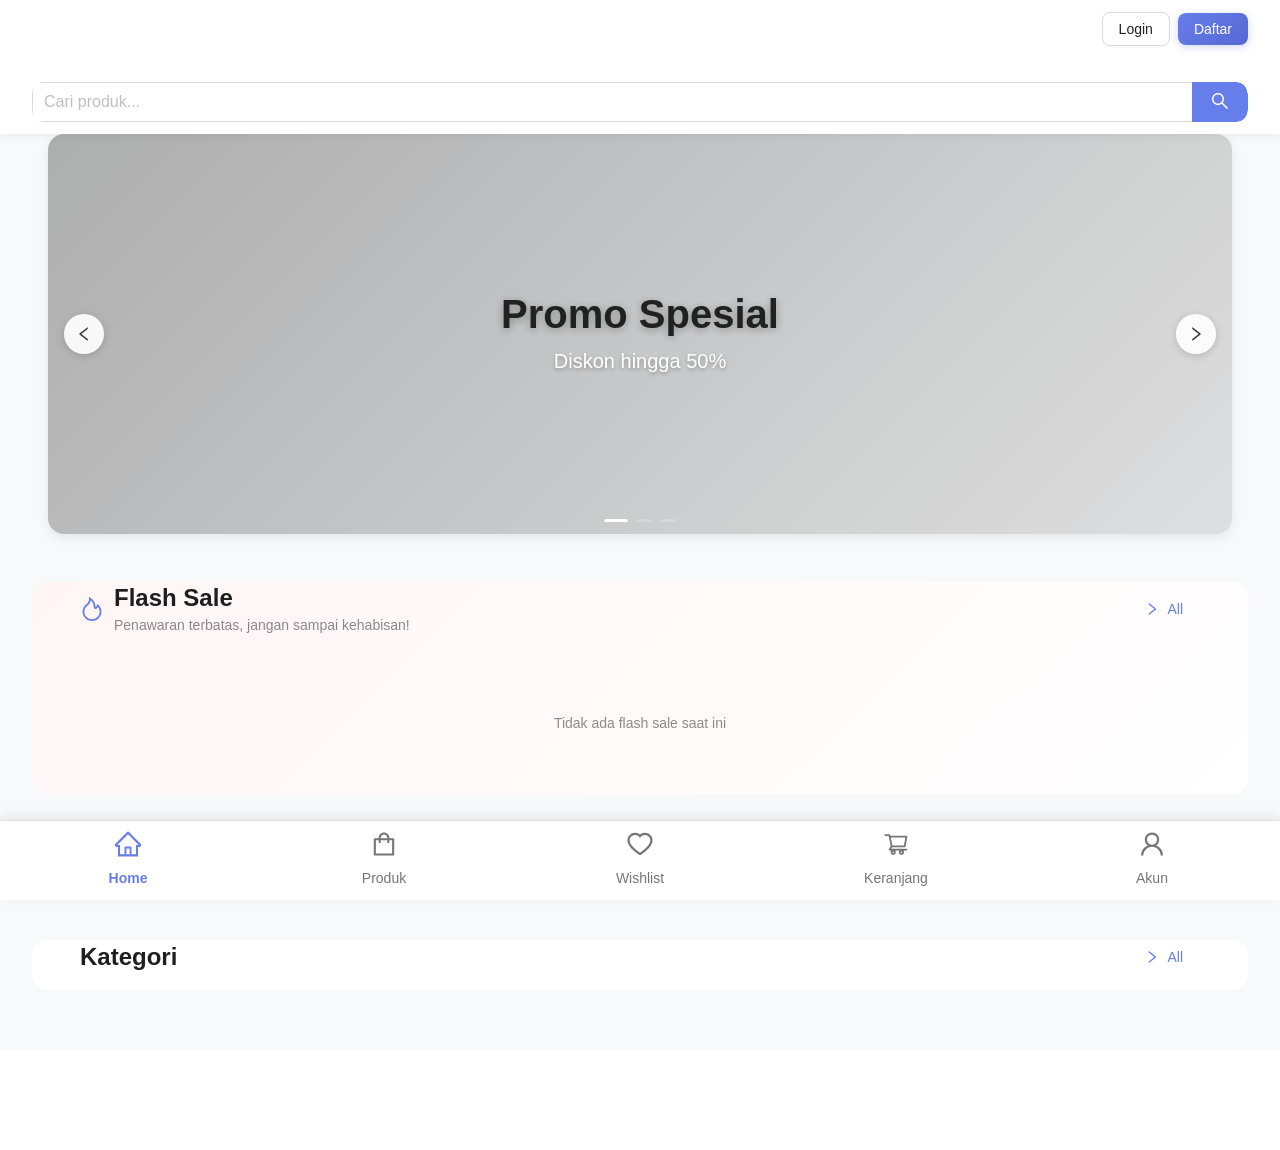
==== index.html @ aa21db2b "Updates" ====
<!doctype html>
<html lang="id">
  <head>
    <meta charset="UTF-8" />
    <link rel="icon" type="image/svg+xml" href="/vite.svg" />
    <meta name="viewport" content="width=device-width, initial-scale=1.0, maximum-scale=1.0, user-scalable=no" />
    <meta name="theme-color" content="#42b549" />
    <title>Petshop - Belanja Online Terpercaya</title>
    <script type="module" crossorigin src="/assets/index-DB_OI5tr.js"></script>
    <link rel="stylesheet" crossorigin href="/assets/index-BEKr8utg.css">
  </head>
  <body>
    <div id="root"></div>
  </body>
</html>
---- assets/index-BEKr8utg.css ----
.modern-header{position:sticky;top:0;z-index:1000;background:#fff;box-shadow:0 2px 8px #0000000f;padding:0;height:auto;min-height:64px;line-height:1.5}.header-container{max-width:1400px;margin:0 auto;padding:14px 16px;display:flex;align-items:flex-start;gap:16px;height:auto;flex-wrap:wrap}.header-row-first{display:flex;width:100%;align-items:center;gap:16px;order:1}.header-address{flex:1;min-width:0;display:flex;flex-direction:column;gap:4px}.address-selector-wrapper{position:relative;width:100%;min-height:40px;display:flex;align-items:center}.address-selector{width:100%;min-width:0;font-size:14px;max-width:100%}.address-selector .ant-select-selector{border-radius:12px;border:1.5px solid var(--primary-light, #e8eaf6);transition:all .3s;padding:0;min-height:56px;background:#fff;box-shadow:none}.address-selector:hover .ant-select-selector{border-color:var(--primary-color, #667eea);background:#fff}.address-selector.ant-select-focused .ant-select-selector{border-color:var(--primary-color, #667eea);box-shadow:0 0 0 3px color-mix(in srgb,var(--primary-color, #667eea) 10%,transparent);background:#fff}.address-selector .ant-select-selection-item{display:none!important}.address-icon{color:var(--primary-color, #667eea);font-size:18px;margin-right:4px}.address-display{position:absolute;top:0;left:0;right:0;bottom:0;display:flex;flex-direction:column;gap:6px;padding:12px 16px;background:transparent;border-radius:12px;border:none;cursor:pointer;transition:all .3s;justify-content:center;pointer-events:auto;z-index:1;align-items:flex-start}.address-selector-wrapper:hover .address-display{background:#ffffff80}.address-selector.ant-select-focused~.address-display{pointer-events:auto}.address-name-row{display:flex;align-items:center;gap:10px;flex-wrap:nowrap;min-height:40px}.address-name{font-size:15px;font-weight:700;color:#1a1a1a;line-height:1.4;letter-spacing:-.2px}.address-default-badge{font-size:11px;padding:4px 12px;background:var(--primary-color, #667eea);color:#fff;border-radius:16px;font-weight:600;line-height:1.4;white-space:nowrap;letter-spacing:.2px}.address-icon-inline{color:var(--primary-color, #667eea);font-size:18px;margin-left:auto;flex-shrink:0;display:flex;align-items:center;justify-content:center;width:40px;height:40px}.address-text{font-size:13px;color:#888;line-height:1.5;display:-webkit-box;-webkit-line-clamp:1;-webkit-box-orient:vertical;overflow:hidden;margin:0;font-weight:400}.address-option{padding:4px 0}.address-option-name{display:flex;align-items:center;gap:8px;margin-bottom:4px}.address-badge{font-size:10px;padding:2px 6px;background:var(--primary-color, #667eea);color:#fff;border-radius:4px;font-weight:500}.address-option-text{font-size:12px;display:block;white-space:nowrap;overflow:hidden;text-overflow:ellipsis}.address-selector-footer{padding:8px;border-top:1px solid #f0f0f0}.header-search{flex:0 0 100%;min-width:0;order:2;width:100%;display:block;margin-top:12px}.header-search-input{border-radius:12px;overflow:hidden}.header-search-input .ant-input{font-size:15px;padding:12px 16px;border-radius:12px 0 0 12px;border:1.5px solid #e0e0e0;transition:all .3s}.header-search-input .ant-input:focus,.header-search-input .ant-input-focused{border-color:var(--primary-color, #667eea);box-shadow:0 0 0 3px color-mix(in srgb,var(--primary-color, #667eea) 10%,transparent)}.header-search-input .ant-input-group-addon{background:var(--primary-color, #667eea);border:none}.header-search-input .ant-input-group-addon button{border-radius:0 12px 12px 0;background:var(--primary-color, #667eea);border:none;height:100%;width:56px;color:#fff;font-size:18px;transition:all .3s}.header-search-input .ant-input-group-addon button:hover{background:var(--primary-hover, #5568d3)}.header-actions{display:flex;align-items:center;gap:12px;flex:0 0 auto;justify-content:flex-end;margin-left:auto}.header-action-btn{width:40px;height:40px;display:flex;align-items:center;justify-content:center;border-radius:10px;transition:all .3s;color:#666;font-size:18px;flex-shrink:0;border:none;background:transparent}.header-action-btn:hover{background:#f0f0f0;color:var(--primary-color, #667eea);transform:scale(1.05)}.header-avatar{cursor:pointer;border:2px solid #e0e0e0;transition:all .3s;width:40px;height:40px;flex-shrink:0}.header-avatar:hover{border-color:var(--primary-color, #667eea);box-shadow:0 0 0 3px color-mix(in srgb,var(--primary-color, #667eea) 10%,transparent);transform:scale(1.05)}@media (min-width: 768px){.header-container{padding:12px 24px;gap:16px}.header-row-first{gap:16px}.header-address{flex:0 0 calc(50% - 8px);max-width:calc(50% - 8px)}.header-search{flex:0 0 100%;margin-top:12px}.header-actions{flex:0 0 calc(50% - 8px);max-width:calc(50% - 8px)}.header-action-btn{width:40px;height:40px;font-size:18px}.address-selector{font-size:14px}}@media (min-width: 992px){.header-container{padding:12px 32px;gap:24px}.header-row-first{gap:24px}.header-address{flex:0 0 calc(50% - 12px);max-width:calc(50% - 12px)}.header-search{margin-top:12px}.header-actions{flex:0 0 calc(50% - 12px);max-width:calc(50% - 12px)}}@media (max-width: 767px){.modern-header{height:auto;min-height:auto}.header-container{padding:12px 14px;gap:12px}.header-row-first{gap:12px;align-items:stretch}.header-address{flex:1;min-width:0;max-width:none}.header-search{margin-top:12px}.header-actions{gap:8px;justify-content:flex-end}.header-action-btn{width:36px;height:36px;font-size:16px}.header-avatar{width:36px;height:36px}.address-selector{width:100%;font-size:14px}.address-display{padding:10px 14px;gap:5px}.address-name{font-size:14px}.address-default-badge{font-size:10px;padding:3px 10px}.address-text{font-size:12px}}@media (max-width: 480px){.header-container{padding:8px 12px}.header-search-input .ant-input{font-size:12px;padding:6px 10px}.address-selector{font-size:12px}}.app-layout{min-height:100vh;background:var(--white)}.app-content{padding-top:0;padding-bottom:80px;min-height:calc(100vh - 64px);background:var(--white)}.app-footer{position:fixed;bottom:60px;left:0;right:0;min-height:50px;background:var(--white);border-top:1px solid var(--border-color);display:flex;justify-content:center;align-items:center;z-index:999;box-shadow:0 -2px 8px #0000000d;padding:12px 16px}.footer-links{display:flex;gap:24px;align-items:center;flex-wrap:wrap;justify-content:center}.footer-link-item{display:flex;flex-direction:column;align-items:center;gap:4px;cursor:pointer;color:var(--text-secondary);transition:all .2s;padding:4px 12px}.footer-link-item:hover{color:var(--primary-color);transform:translateY(-2px)}.footer-link-item svg{font-size:16px}.footer-link-item span{font-size:10px;font-weight:500;line-height:1.2}@media (min-width: 768px){.app-footer{position:relative;bottom:auto;margin-top:auto;padding:24px 32px;min-height:80px}.footer-links{gap:40px}.footer-link-item{padding:8px 16px}.footer-link-item svg{font-size:20px}.footer-link-item span{font-size:12px}}.bottom-nav{position:fixed;bottom:0;left:0;right:0;height:60px;background:var(--white);border-top:1px solid var(--border-color);display:flex;justify-content:space-around;align-items:center;z-index:1000;box-shadow:0 -2px 8px #0000000d;padding:0;max-width:100%}.nav-item{display:flex;flex-direction:column;align-items:center;justify-content:center;flex:1;padding:8px 4px;cursor:pointer;transition:all .2s;color:var(--text-secondary);font-size:20px}.nav-item:hover,.nav-item.active{color:var(--primary-color)}.nav-label{font-size:11px;margin-top:4px;font-weight:500}.nav-item.active .nav-label{font-weight:600}.bottom-nav .ant-badge{font-size:inherit}.bottom-nav .ant-badge-count{min-width:18px;height:18px;line-height:18px;font-size:11px;font-weight:600;box-shadow:0 2px 4px #0003}@media (min-width: 768px){.bottom-nav{display:flex;height:70px;max-width:100%;left:0;right:0}.nav-item{padding:10px 8px;font-size:22px}.nav-item:hover{transform:translateY(-2px)}.nav-label{font-size:12px;margin-top:6px}.app-content{padding-bottom:90px}.bottom-nav .ant-badge-count{min-width:20px;height:20px;line-height:20px;font-size:12px}}@media (min-width: 992px){.bottom-nav{height:75px;box-shadow:0 -4px 12px #00000014}.nav-item{padding:12px;font-size:24px}.nav-label{font-size:13px;margin-top:8px}.app-content{padding-bottom:95px}.bottom-nav .ant-badge-count{min-width:22px;height:22px;line-height:22px;font-size:13px}}@media (min-width: 1200px){.bottom-nav{height:80px}.nav-item{padding:14px 16px;font-size:26px}.nav-label{font-size:14px;margin-top:10px}.app-content{padding-bottom:100px}.bottom-nav .ant-badge-count{min-width:24px;height:24px;line-height:24px;font-size:14px}}.slider-container{width:100%;margin-bottom:0;border-radius:16px;overflow:hidden;box-shadow:0 4px 12px #00000014;transition:all .3s ease;position:relative}.slider-wrapper{position:relative;width:100%}.main-slider{width:100%}.slider-item{height:200px;position:relative}.slider-image{width:100%;height:100%;background-size:cover;background-position:center;background-repeat:no-repeat;cursor:pointer;transition:transform .3s ease}.slider-image:hover{transform:scale(1.02)}.slider-overlay{position:absolute;top:0;left:0;right:0;bottom:0;background:linear-gradient(135deg,#0000004d,#0000001a);display:flex;align-items:center;justify-content:center;padding:20px}.slider-content{text-align:center;color:#fff;z-index:1}.slider-title{font-size:24px;font-weight:700;margin-bottom:8px;text-shadow:0 2px 8px rgba(0,0,0,.3)}.slider-subtitle{font-size:16px;font-weight:500;text-shadow:0 2px 4px rgba(0,0,0,.3)}.main-slider .ant-carousel-dots{bottom:16px}.main-slider .ant-carousel-dots li button{width:8px;height:8px;border-radius:50%;background:#ffffff80;transition:all .3s}.main-slider .ant-carousel-dots li.ant-carousel-dots-active button{width:24px;border-radius:4px;background:#fff}.slider-arrow{position:absolute;top:50%;transform:translateY(-50%);width:40px;height:40px;background:#ffffffe6;border:none;border-radius:50%;display:flex;align-items:center;justify-content:center;box-shadow:0 2px 8px #00000026;transition:all .3s;z-index:10;cursor:pointer;color:#333;font-size:16px}.slider-arrow:hover{background:#fff;box-shadow:0 4px 12px #0003;transform:translateY(-50%) scale(1.1);color:var(--primary-color)}.slider-arrow-left{left:16px}.slider-arrow-right{right:16px}.slider-arrow:active{transform:translateY(-50%) scale(.95)}@media (min-width: 768px){.slider-item{height:300px}.slider-title{font-size:32px}.slider-subtitle{font-size:18px}}@media (min-width: 992px){.slider-item{height:400px}.slider-title{font-size:40px}.slider-subtitle{font-size:20px}}.home-page{padding-bottom:20px;background:#f8f9fa;min-height:calc(100vh - 64px)}.slider-section{padding:0 16px;margin-bottom:24px}@media (min-width: 768px){.slider-section{padding:0 24px}}@media (min-width: 992px){.slider-section{padding:0 32px}}.hero-background{position:absolute;top:0;left:0;right:0;bottom:0;background:url('data:image/svg+xml,<svg width="100" height="100" xmlns="http://www.w3.org/2000/svg"><circle cx="50" cy="50" r="2" fill="rgba(255,255,255,0.1)"/></svg>');opacity:.3}.hero-content{position:relative;z-index:1;max-width:700px;margin:0 auto}.hero-badge{display:inline-flex;align-items:center;gap:6px;background:#fff3;-webkit-backdrop-filter:blur(10px);backdrop-filter:blur(10px);padding:8px 16px;border-radius:20px;font-size:14px;font-weight:600;margin-bottom:20px}.hero-title{color:#fff!important;margin-bottom:16px!important;font-size:32px;font-weight:700;line-height:1.2}.hero-title-highlight{color:gold;text-shadow:2px 2px 4px rgba(0,0,0,.2)}.hero-subtitle{color:#fffffff2;font-size:16px;margin-bottom:32px;line-height:1.6}.hero-actions{display:flex;gap:12px;justify-content:center;flex-wrap:wrap}.hero-button{height:48px;padding:0 32px;font-size:16px;font-weight:600;border-radius:24px;box-shadow:0 4px 12px #00000026;transition:all .3s ease}.hero-button:hover{transform:translateY(-2px);box-shadow:0 6px 16px #0003}.hero-button-secondary{height:48px;padding:0 32px;font-size:16px;font-weight:600;border-radius:24px;background:#fff3;-webkit-backdrop-filter:blur(10px);backdrop-filter:blur(10px);border:2px solid rgba(255,255,255,.3);color:#fff;transition:all .3s ease}.hero-button-secondary:hover{background:#ffffff4d;border-color:#ffffff80;color:#fff;transform:translateY(-2px)}.section{margin-bottom:32px;padding:0 16px}.section-header{display:flex;align-items:flex-start;justify-content:space-between;margin-bottom:20px;gap:12px;flex-wrap:wrap}.section-title-wrapper{display:flex;align-items:center;gap:10px;flex:1;min-width:0}.section-icon{font-size:24px;color:var(--primary-color);flex-shrink:0}.fire-icon{color:#ff6b00;animation:pulse 2s infinite}@keyframes pulse{0%,to{transform:scale(1)}50%{transform:scale(1.1)}}.section-title{margin:0!important;font-size:20px;font-weight:700;line-height:1.3}.section-subtitle{display:block;margin-top:2px;font-size:12px;line-height:1.4}.section-link{font-weight:600;color:var(--primary-color)!important;padding:0;height:auto;font-size:14px;white-space:nowrap;flex-shrink:0}.flash-sale-section{background:linear-gradient(135deg,#fff5f5,#fff);padding:24px 16px;border-radius:16px;margin:0 16px 24px}.products-section{padding:0}.products-scroll{overflow-x:auto;padding-bottom:8px;-webkit-overflow-scrolling:touch}.products-scroll::-webkit-scrollbar{height:6px}.products-scroll::-webkit-scrollbar-track{background:#f1f1f1;border-radius:3px}.products-scroll::-webkit-scrollbar-thumb{background:var(--primary-color);border-radius:3px}.products-row{flex-wrap:nowrap;margin:0!important}@media (min-width: 768px){.products-row{flex-wrap:wrap}}.flash-sale-card{border:2px solid #ff6b00;box-shadow:0 4px 12px #ff6b0026}.product-badges{position:absolute;top:0;left:0;right:0;z-index:2}.categories-section{background:#fff;padding:24px 16px;border-radius:16px;margin:0 16px 24px}.category-card{display:flex;flex-direction:column;align-items:center;padding:16px 8px;border-radius:12px;cursor:pointer;transition:all .3s ease;background:#f8f9fa;border:2px solid transparent}.category-card:hover{background:linear-gradient(135deg,var(--primary-color) 0%,var(--primary-hover) 100%);transform:translateY(-4px);box-shadow:0 4px 12px #667eea33}.category-card:hover .category-icon,.category-card:hover .category-name{color:#fff}.category-icon{width:48px;height:48px;border-radius:50%;background:linear-gradient(135deg,var(--primary-color) 0%,var(--primary-hover) 100%);color:#fff;display:flex;align-items:center;justify-content:center;font-size:24px;font-weight:700;margin-bottom:8px;transition:all .3s ease}.category-name{font-size:11px;font-weight:600;text-align:center;color:var(--text-primary);transition:all .3s ease;line-height:1.3;margin-top:4px;overflow:hidden;text-overflow:ellipsis;white-space:nowrap;width:100%}@media (min-width: 768px){.section{padding:0 24px;margin-bottom:40px}.section-title{font-size:24px}.section-subtitle{font-size:13px}.section-icon{font-size:28px}.flash-sale-section,.categories-section{margin:0 24px 32px;padding:32px 24px}.product-name{font-size:14px;min-height:40px}.price-current{font-size:18px}.price-original{font-size:13px}.category-name{font-size:12px}.category-icon{width:56px;height:56px;font-size:28px}}@media (min-width: 992px){.section{padding:0 32px;margin-bottom:48px}.section-title{font-size:28px}.section-subtitle{font-size:14px}.flash-sale-section,.categories-section{margin:0 32px 40px;padding:40px 32px}.product-name{font-size:15px}.price-current{font-size:20px}}@media (min-width: 1200px){.section{padding:0 48px}}.products-page{padding:16px;min-height:calc(100vh - 60px);background:var(--bg-light)}.products-container{width:100%;max-width:100%;margin:0 auto}.products-header{margin-bottom:24px;padding:20px;background:#fff;border-radius:16px;box-shadow:var(--shadow)}.products-header-top{display:flex;flex-direction:column;gap:16px;margin-bottom:16px}.products-header h3{font-size:24px;font-weight:700;margin:0;color:var(--text-primary)}.category-chips-container{margin-top:0;padding:16px 0 0;display:flex;align-items:center;gap:12px;overflow:hidden}.category-chips-wrapper{flex:1;overflow-x:auto;overflow-y:hidden;-webkit-overflow-scrolling:touch;scrollbar-width:thin;scrollbar-color:var(--primary-color) transparent}.category-chips-wrapper::-webkit-scrollbar{height:6px}.category-chips-wrapper::-webkit-scrollbar-track{background:transparent}.category-chips-wrapper::-webkit-scrollbar-thumb{background:var(--primary-color);border-radius:3px}.category-chips-wrapper::-webkit-scrollbar-thumb:hover{background:var(--primary-hover)}.category-chips{display:flex;gap:8px;padding-bottom:4px;min-width:max-content}.category-chip{padding:8px 16px;border-radius:20px;font-size:14px;font-weight:500;transition:all .3s ease;border:1px solid #d9d9d9;background:#fff;color:#666;-webkit-user-select:none;user-select:none}.category-chip:hover{border-color:var(--primary-color);color:var(--primary-color);transform:translateY(-1px);box-shadow:0 2px 8px #667eea26}.category-chip-active{background:linear-gradient(135deg,var(--primary-color) 0%,var(--primary-hover) 100%);border-color:var(--primary-color);color:#fff;font-weight:600;box-shadow:0 2px 8px #667eea4d}.category-chip-active:hover{background:linear-gradient(135deg,var(--primary-hover) 0%,var(--primary-color) 100%);color:#fff;transform:translateY(-1px);box-shadow:0 4px 12px #667eea66}.products-filters{display:flex;gap:12px;flex-direction:column;width:100%}.category-select{width:100%}.category-select .ant-select-selector{height:48px;border-radius:12px}.category-select .ant-select-selection-item{line-height:46px;font-weight:500}.search-input{width:100%}.search-input .ant-input{height:48px;font-size:16px;border-radius:12px}.search-input .ant-input-search-button{height:48px;border-radius:0 12px 12px 0;background:linear-gradient(135deg,var(--primary-color) 0%,var(--primary-hover) 100%);border:none}.sort-select{width:100%}.sort-select .ant-select-selector{height:48px;border-radius:12px}.sort-select .ant-select-selection-item{line-height:46px;font-weight:500}@media (min-width: 768px){.sort-select .ant-select-selector{height:44px}.sort-select .ant-select-selection-item{line-height:42px}}.products-grid{display:grid;grid-template-columns:repeat(auto-fill,minmax(160px,1fr));gap:16px;margin-top:24px}.products-content{width:100%}@media (min-width: 768px){.products-page{padding:24px}.products-container{max-width:1200px}.products-header{padding:24px}.products-header-top{flex-direction:row;justify-content:space-between;align-items:center;margin-bottom:20px}.products-header h3{font-size:28px;margin:0}.products-filters{flex-direction:row;align-items:center;width:auto;margin:0}.search-input{flex:1}.sort-select{width:220px;min-width:200px}.category-chips-container{padding:20px 0 0}.category-chip{padding:10px 20px;font-size:15px}.products-grid{grid-template-columns:repeat(auto-fill,minmax(200px,1fr));gap:20px}}@media (min-width: 992px){.products-page{padding:32px}.products-container{max-width:1400px}.products-header{padding:32px;margin-bottom:32px}.products-header h3{font-size:32px}.category-chip{padding:12px 24px;font-size:16px}.products-content{margin-top:0}.products-grid{grid-template-columns:repeat(auto-fill,minmax(240px,1fr));gap:24px}.product-card{border-radius:16px}.product-info{padding:12px 14px}.product-name{font-size:14px;min-height:40px;max-height:40px;line-height:1.4}.price-current{font-size:20px}.price-original{font-size:12px}.product-action-button{height:44px;font-size:14px}}@media (min-width: 1200px){.products-container{max-width:1600px}.products-header{padding:40px}.products-content{margin-top:0}.products-page{padding:40px}}.products-container .ant-empty{padding:60px 20px;background:#fff;border-radius:16px;box-shadow:var(--shadow)}@media (min-width: 768px){.products-container .ant-empty{padding:80px 40px}}.product-card{border-radius:12px;overflow:hidden;height:100%;transition:all .3s cubic-bezier(.4,0,.2,1);border:1px solid #e8e8e8;box-shadow:0 2px 8px #00000014;background:#fff;display:flex;flex-direction:column}.product-card:hover{transform:translateY(-4px);box-shadow:0 8px 24px #0000001f;border-color:var(--primary-color)}@media (min-width: 992px){.product-card:hover{transform:translateY(-6px);box-shadow:0 12px 32px #00000026}}.product-image-wrapper{position:relative;width:100%;padding-top:100%;overflow:hidden;background:linear-gradient(135deg,#f5f5f5,#e0e0e0)}.product-image{position:absolute;top:0;left:0;width:100%;height:100%;object-fit:cover;transition:transform .3s ease}.product-card:hover .product-image{transform:scale(1.05)}.product-image-placeholder{position:absolute;top:0;left:0;width:100%;height:100%;display:flex;align-items:center;justify-content:center;background:linear-gradient(135deg,#f5f5f5,#e0e0e0)}.discount-badge{position:absolute;top:8px;right:8px;background:linear-gradient(135deg,#ff6b00,#ff8c00);color:#fff;padding:4px 8px;border-radius:16px;font-size:10px;font-weight:700;z-index:3;box-shadow:0 2px 8px #ff6b0066;letter-spacing:.3px;display:flex;align-items:center;gap:2px}.discount-badge:before{content:"🔥";font-size:10px}.sold-badge{position:absolute;bottom:6px;left:6px;background:#000000b3;-webkit-backdrop-filter:blur(4px);backdrop-filter:blur(4px);color:#fff;padding:4px 8px;border-radius:10px;font-size:10px;font-weight:600;z-index:3;display:flex;align-items:center;gap:3px;box-shadow:0 2px 6px #0000004d}.sold-badge:before{content:"✓";font-size:10px;color:#4caf50;font-weight:700}.product-info{padding:8px 10px;flex:1;display:flex;flex-direction:column}.product-name{display:block;margin:0;font-size:12px;font-weight:400;min-height:32px;max-height:32px;line-height:1.3;color:var(--text-primary);overflow:hidden;text-overflow:ellipsis;display:-webkit-box;-webkit-line-clamp:2;-webkit-box-orient:vertical}.product-rating{display:flex;align-items:center;gap:4px;margin-bottom:6px;padding:3px 6px;background:#f5f4f8;border-radius:6px;width:fit-content}.product-rating .ant-rate{font-size:11px;line-height:1}.product-rating .ant-rate-star{margin-right:2px}.rating-text{font-size:10px;color:#666;font-weight:500;line-height:1}.product-price{display:flex;flex-direction:column;gap:2px;margin-bottom:8px;padding:0;background:transparent;border-radius:0;border:none}.price-current{font-size:18px;font-weight:700;color:var(--text-primary);line-height:1.2;margin:0}.price-original{font-size:11px;color:#999;line-height:1.2;text-decoration:line-through;margin:0}.price-savings{font-size:9px;color:#52c41a;font-weight:500;display:none}.price-savings:before{content:"💾";font-size:10px}.stock-warning{font-size:9px;display:block;margin-top:2px;padding:0;font-weight:400;color:#999;background:transparent;border-radius:0;border:none;width:auto}.stock-warning.danger{color:#ff4d4f}.product-card .ant-card-actions{padding:0;border-top:none;background:transparent;margin:0}.product-card .ant-card-actions>li{margin:0;padding:0;border:none;width:100%}.product-card .ant-card-actions>li:not(:last-child){border-right:none}.product-action-button{border-radius:0 0 12px 12px;height:40px;font-weight:600;width:100%;margin:0;font-size:13px;background:linear-gradient(135deg,var(--primary-color) 0%,var(--primary-hover) 100%);border:none;box-shadow:none;transition:all .3s ease;position:relative;overflow:hidden}.product-action-button:before{content:"";position:absolute;top:0;left:-100%;width:100%;height:100%;background:linear-gradient(90deg,transparent,rgba(255,255,255,.2),transparent);transition:left .5s ease}.product-action-button:hover:before{left:100%}.product-action-button:hover{transform:translateY(-1px);box-shadow:0 -4px 12px #667eea4d}.product-action-button:active{transform:translateY(0)}.flash-sale-header-content{display:flex;flex-direction:column;gap:16px}.flash-sale-info{flex:1;min-width:0}.flash-sale-title-section{display:flex;align-items:flex-start;gap:12px;margin-bottom:12px}.flash-sale-icon{color:#ff4d4f;font-size:28px;margin-top:4px;flex-shrink:0}.flash-sale-title-wrapper{flex:1;min-width:0}.flash-sale-title{margin:0 0 8px!important;font-size:24px!important;font-weight:700!important;line-height:1.3!important;word-break:break-word;color:var(--text-primary)!important}.flash-sale-description{font-size:14px;display:block;line-height:1.5}.flash-sale-tags{display:flex;flex-wrap:wrap;gap:8px;align-items:center;margin-top:16px}.flash-sale-tag{font-size:13px!important;padding:4px 12px!important;border-radius:6px!important;font-weight:500!important;margin:0!important}.flash-sale-period{margin-top:12px}.flash-sale-period .ant-typography{font-size:14px;line-height:1.6}.flash-sale-subscribe-btn{flex-shrink:0;height:40px;border-radius:8px;font-weight:500;padding-left:20px;padding-right:20px;width:100%}@media (min-width: 768px){.flash-sale-header-content{flex-direction:row;align-items:flex-start;justify-content:space-between}.flash-sale-subscribe-btn{width:auto}}@media (max-width: 767px){.flash-sale-title{font-size:20px!important}.flash-sale-icon{font-size:24px}}.product-detail-page{padding:16px;min-height:calc(100vh - 60px);background:var(--bg-light)}.back-button{margin-bottom:16px;border-radius:8px;font-weight:600}.product-detail-card{border-radius:20px;overflow:hidden;box-shadow:var(--shadow);border:none}.product-image-container{position:sticky;top:80px;background:#fff;border-radius:16px;padding:16px;box-shadow:var(--shadow)}.product-detail-image{width:100%;border-radius:12px;box-shadow:0 4px 12px #0000001a}.product-image-placeholder-large{width:100%;aspect-ratio:1;display:flex;flex-direction:column;align-items:center;justify-content:center;background:linear-gradient(135deg,#f5f5f5,#e0e0e0);border-radius:12px;border:2px dashed #ddd}.product-thumbnails{margin-top:16px}.thumbnail-image{width:100%;aspect-ratio:1;object-fit:cover;border-radius:8px;cursor:pointer;border:2px solid transparent;transition:all .3s ease}.thumbnail-image:hover{border-color:var(--primary-color);transform:scale(1.05)}.product-detail-info{padding:0 16px}.product-header{margin-bottom:16px}.product-header h2{font-size:24px;font-weight:700;margin-bottom:8px;line-height:1.3;color:var(--text-primary)}.product-sku{font-size:12px;font-family:monospace}.product-meta{margin:16px 0;padding:12px;background:var(--bg-light);border-radius:8px}.product-views,.product-sold{display:inline-flex;align-items:center;gap:4px;font-size:13px}.product-rating{display:flex;align-items:center;gap:8px;padding:8px 12px;background:var(--primary-light);border-radius:8px}.rating-text{font-size:13px;color:var(--text-secondary)}.product-price-section{margin:24px 0;padding:20px;background:linear-gradient(135deg,#f8f9fa,#fff);border-radius:12px;border:2px solid var(--primary-light)}.price-wrapper{display:flex;align-items:center;gap:16px;flex-wrap:wrap;margin-bottom:8px}.price-main{font-size:36px;font-weight:700;color:var(--primary-color);text-shadow:0 2px 4px rgba(102,126,234,.1);line-height:1}.price-original{font-size:20px;color:var(--text-secondary)}.price-save{font-size:14px;font-weight:600;color:#52c41a}.product-specs{margin:24px 0;padding:20px;background:#fff;border-radius:12px;box-shadow:var(--shadow)}.text-success{color:var(--primary-color);font-weight:600;font-size:16px}.text-danger{color:#ff4d4f;font-weight:600;font-size:16px}.product-actions{margin-top:32px;padding:24px;background:#fff;border-radius:12px;box-shadow:var(--shadow)}.quantity-selector{display:flex;align-items:center;gap:16px;margin-bottom:20px;padding:16px;background:var(--bg-light);border-radius:8px;flex-wrap:wrap}.quantity-selector .ant-typography{font-weight:600;font-size:16px}.minimum-order-hint{font-size:12px;margin-left:auto}.login-hint{display:block;margin-top:12px;font-size:13px;text-align:center}.quantity-input{width:120px}.quantity-input .ant-input-number-input{text-align:center;font-weight:600}.action-buttons{display:flex;gap:12px}.action-buttons .ant-btn{flex:1;height:48px;font-size:16px;font-weight:600;border-radius:12px}.wishlist-active{border-color:var(--primary-color);color:var(--primary-color);background:var(--primary-light)}.wishlist-active:hover{border-color:var(--primary-hover);color:var(--primary-hover);background:var(--primary-light)}.product-description{margin-top:32px;padding:24px;background:#fff;border-radius:12px;box-shadow:var(--shadow)}.product-description h4{font-size:20px;font-weight:700;margin-bottom:16px;color:var(--text-primary)}.product-description p{font-size:15px;line-height:1.8;color:var(--text-secondary)}.description-content{white-space:pre-wrap}.product-meta-footer{padding:16px;background:var(--bg-light);border-radius:8px;margin-top:16px}@media (max-width: 768px){.product-image-container{position:relative;top:0;margin-bottom:16px}.product-detail-info{padding:0}.product-detail-info h2{font-size:20px}.price-main{font-size:28px}.price-original{font-size:16px}.action-buttons{flex-direction:column}.action-buttons .ant-btn{width:100%}.product-price-section,.product-specs,.product-actions,.product-description{padding:16px}}.categories-page{padding:16px;min-height:calc(100vh - 60px)}.category-card{border-radius:12px;text-align:center}.category-image-wrapper{width:100%;padding-top:100%;position:relative;overflow:hidden;background:var(--bg-gray)}.category-image{position:absolute;top:0;left:0;width:100%;height:100%;object-fit:cover}.category-name{font-weight:600;margin-top:8px}.flash-sales-page{padding:16px;min-height:calc(100vh - 60px)}.flash-sales-section{margin-bottom:32px}.section-header{display:flex;align-items:center;gap:8px;margin-bottom:16px}.section-icon{color:var(--primary-color);font-size:24px}.upcoming-sale-card{border-radius:12px}.upcoming-image{width:100%;border-radius:8px}.upcoming-time{margin:8px 0}.faq-page,.contact-page{padding:16px;min-height:calc(100vh - 60px)}.contact-info{display:flex;flex-direction:column;gap:8px;margin-bottom:24px;padding:16px;background:var(--bg-gray);border-radius:8px}.auth-page{min-height:calc(100vh - 60px);display:flex;align-items:center;justify-content:center;padding:20px;background:var(--white)}.auth-card{width:100%;max-width:400px;border-radius:16px;box-shadow:var(--shadow);border:1px solid var(--border-color)}.auth-header{text-align:center;margin-bottom:32px}.auth-header h2{margin-bottom:8px!important}.auth-button{height:48px;font-size:16px;font-weight:600;border-radius:8px}.auth-footer{text-align:center;margin-top:24px;padding-top:24px;border-top:1px solid var(--border-color)}.auth-footer a{color:var(--primary-color);font-weight:600}.profile-page{padding:16px;min-height:calc(100vh - 60px)}.profile-header{text-align:center;margin-bottom:24px}.cart-page{padding:16px;min-height:calc(100vh - 60px)}.cart-card{border-radius:16px}.cart-header{display:flex;justify-content:space-between;align-items:center;margin-bottom:16px}.cart-item{padding:16px 0;border-bottom:1px solid var(--border-color)}.cart-item:last-child{border-bottom:none}.cart-item-content{display:flex;gap:16px;width:100%}.cart-item-image{width:80px;height:80px;object-fit:cover;border-radius:8px}.cart-item-info{flex:1;display:flex;flex-direction:column;gap:8px}.cart-item-price{color:var(--primary-color);font-weight:600;font-size:16px}.cart-item-actions{display:flex;align-items:center;gap:12px;margin-top:8px}.quantity-controls{display:flex;align-items:center;gap:4px;border:1px solid #d9d9d9;border-radius:6px;padding:2px;background:#fff}.quantity-btn{width:28px;height:28px;padding:0;display:flex;align-items:center;justify-content:center;border:none;background:transparent;color:var(--primary-color);transition:all .2s}.quantity-btn:hover:not(:disabled){background:#f0f0f0;color:var(--primary-hover)}.quantity-btn:disabled{opacity:.3;cursor:not-allowed}.quantity-input-readonly{width:50px;border:none;box-shadow:none;text-align:center;padding:0}.quantity-input-readonly .ant-input-number-input{text-align:center;padding:0;border:none;background:transparent}.quantity-input-readonly:hover{border:none}.quantity-input-readonly:focus,.quantity-input-readonly:focus-within{border:none;box-shadow:none}.cart-summary{margin:24px 0}.summary-row{display:flex;justify-content:space-between;margin-bottom:12px}.summary-row.total{margin-top:16px}.total-price{margin:0!important;color:var(--primary-color)}.checkout-button{height:48px;font-size:16px;font-weight:600;margin-top:16px}.invoice-container{padding:16px;max-width:800px;margin:0 auto;background:#fff}.invoice-actions{margin-bottom:24px;display:flex;gap:12px;justify-content:flex-end}.invoice-content{background:#fff;padding:32px;box-shadow:0 2px 8px #0000001a}.invoice-header{display:flex;justify-content:space-between;align-items:flex-start;border-bottom:2px solid #000;padding-bottom:16px;margin-bottom:32px}.invoice-header h1{margin:0;font-size:32px;font-weight:700}.invoice-number{font-size:14px;margin:8px 0 4px;color:#666}.invoice-date{font-size:14px;margin:0;color:#666}.invoice-logo h2{margin:0;font-size:24px;text-align:right}.invoice-body{margin-top:32px}.invoice-section{margin-bottom:32px}.invoice-section h3{font-size:18px;margin-bottom:12px;border-bottom:1px solid #eee;padding-bottom:8px}.invoice-info p{margin:4px 0;line-height:1.6}.invoice-table{width:100%;border-collapse:collapse;margin-top:16px}.invoice-table thead{background-color:#f5f5f5}.invoice-table th,.invoice-table td{padding:12px;text-align:left;border:1px solid #ddd}.invoice-table th{font-weight:700;text-align:center}.invoice-table td:first-child,.invoice-table th:first-child{text-align:center;width:50px}.invoice-table td:nth-child(3),.invoice-table th:nth-child(3){text-align:center;width:80px}.invoice-table td:nth-child(4),.invoice-table td:nth-child(5),.invoice-table th:nth-child(4),.invoice-table th:nth-child(5){text-align:right}.invoice-summary{margin-top:24px;padding:16px;background-color:#f9f9f9;border-radius:4px}.summary-row{display:flex;justify-content:space-between;padding:8px 0;border-bottom:1px solid #eee}.summary-row:last-child{border-bottom:none}.summary-row.total{margin-top:8px;padding-top:16px;border-top:2px solid #000;font-size:18px}.summary-row .discount{color:#52c41a}.invoice-footer{margin-top:48px;padding-top:24px;border-top:1px solid #eee;text-align:center}.invoice-footer p{margin:8px 0}.footer-note{font-size:12px;color:#666;font-style:italic}@media print{.no-print{display:none!important}.invoice-container{padding:0;max-width:100%}.invoice-content{box-shadow:none;padding:0}.invoice-section,.invoice-table{page-break-inside:avoid}@page{margin:1cm}}.chat-page{display:flex;height:calc(100vh - 64px);padding:0;gap:0;background:#f5f5f5}.chat-sidebar{width:100%;height:100%;background:#fff;border-right:1px solid #e0e0e0;display:flex;flex-direction:column}.chat-main{display:none;flex:1;flex-direction:column;background:#fff;height:100%}.chat-main.active{display:flex}.chat-header{padding:12px 16px;border-bottom:1px solid #e0e0e0;background:#fff;display:flex;justify-content:space-between;align-items:center;position:sticky;top:0;z-index:10}.chat-messages{flex:1;overflow-y:auto;padding:16px;background:#f5f5f5;-webkit-overflow-scrolling:touch}.chat-input-area{padding:12px 16px;border-top:1px solid #e0e0e0;background:#fff;position:sticky;bottom:0;z-index:10}.message-bubble{display:flex;margin-bottom:12px;animation:fadeIn .3s ease-in}.message-bubble.user{justify-content:flex-end}.message-bubble.admin{justify-content:flex-start}.message-content{max-width:75%;padding:10px 14px;border-radius:18px;word-wrap:break-word;box-shadow:0 1px 2px #0000001a}.message-bubble.user .message-content{background:var(--primary-color);color:#fff;border-bottom-right-radius:4px}.message-bubble.admin .message-content{background:#fff;color:#000;border-bottom-left-radius:4px}.message-time{font-size:11px;margin-top:4px;opacity:.7}.conversation-item{padding:12px 16px;border-bottom:1px solid #f0f0f0;cursor:pointer;transition:background .2s;position:relative}.conversation-item:hover{background:#f5f5f5}.conversation-item.active{background:#e6f7ff;border-left:3px solid var(--primary-color)}.conversation-item.unread{background:#f0f7ff}.conversation-subject{font-weight:600;font-size:14px;margin-bottom:4px;color:#212121}.conversation-preview{font-size:12px;color:#757575;overflow:hidden;text-overflow:ellipsis;white-space:nowrap;margin-bottom:4px}.conversation-meta{display:flex;justify-content:space-between;align-items:center;font-size:11px;color:#999}.back-button{display:flex;align-items:center;gap:8px;padding:8px;margin-right:8px;border:none;background:transparent;cursor:pointer;color:var(--primary-color)}@keyframes fadeIn{0%{opacity:0;transform:translateY(10px)}to{opacity:1;transform:translateY(0)}}@media (max-width: 767px){.chat-page{flex-direction:column;height:calc(100vh - 64px);position:relative}.chat-sidebar{width:100%;height:100%;position:absolute;top:0;left:0;z-index:100;transition:transform .3s ease}.chat-sidebar.hidden{transform:translate(-100%)}.chat-main{width:100%;height:100%;position:absolute;top:0;left:0}.chat-main.active{display:flex}.chat-input-area{position:fixed;bottom:60px;left:0;right:0;z-index:999;box-shadow:0 -2px 8px #0000001a;border-top:1px solid #e0e0e0;border-bottom:none}.chat-messages{padding-bottom:80px}.message-content{max-width:85%}.conversation-item{padding:14px 16px}}@media (min-width: 768px){.chat-page{padding:16px;gap:16px}.chat-sidebar{width:320px;flex-shrink:0;border-radius:8px;box-shadow:0 2px 8px #0000001a}.chat-main{display:flex;border-radius:8px;box-shadow:0 2px 8px #0000001a}.chat-input-area{position:sticky;bottom:0}.chat-messages{padding-bottom:16px}.message-content{max-width:70%}}@media (min-width: 992px){.chat-sidebar{width:360px}.message-content{max-width:65%}}.chat-messages::-webkit-scrollbar{width:4px}.chat-messages::-webkit-scrollbar-track{background:transparent}.chat-messages::-webkit-scrollbar-thumb{background:#ccc;border-radius:2px}.chat-messages::-webkit-scrollbar-thumb:hover{background:#999}*{margin:0;padding:0;box-sizing:border-box}:root{--primary-color: #667eea;--primary-hover: #5568d3;--primary-light: #e8eaf6;--primary-dark: #5568d3;--secondary-color: #764ba2;--text-primary: #212121;--text-secondary: #757575;--border-color: #e0e0e0;--bg-gray: #f5f5f5;--bg-light: #fafafa;--white: #ffffff;--shadow: 0 2px 8px rgba(0, 0, 0, .08);--shadow-hover: 0 8px 24px rgba(0, 0, 0, .12);--shadow-lg: 0 12px 32px rgba(0, 0, 0, .1)}body{font-family:-apple-system,BlinkMacSystemFont,Segoe UI,Roboto,Helvetica Neue,Arial,sans-serif;-webkit-font-smoothing:antialiased;-moz-osx-font-smoothing:grayscale;color:var(--text-primary);background-color:var(--bg-light);overflow-x:hidden;line-height:1.6;scroll-behavior:smooth}#root{min-height:100vh}.container{width:100%;padding:0 12px;margin:0 auto}::-webkit-scrollbar{width:8px;height:8px}::-webkit-scrollbar-track{background:#f1f1f1;border-radius:4px}::-webkit-scrollbar-thumb{background:var(--primary-color);border-radius:4px;transition:background .3s ease}::-webkit-scrollbar-thumb:hover{background:var(--primary-hover)}.ant-btn{height:auto;padding:8px 16px;font-size:14px;border-radius:8px;font-weight:500;transition:all .3s ease}.ant-btn-primary{background:linear-gradient(135deg,var(--primary-color) 0%,var(--primary-hover) 100%);border:none;box-shadow:0 2px 8px #667eea4d}.ant-btn-primary:hover{background:linear-gradient(135deg,var(--primary-hover) 0%,var(--primary-dark) 100%);transform:translateY(-2px);box-shadow:0 4px 12px #667eea66}.ant-input{border-radius:8px;border:1px solid var(--border-color);transition:all .3s ease}.ant-input:focus,.ant-input-focused{border-color:var(--primary-color);box-shadow:0 0 0 2px #667eea1a}.ant-card{border-radius:16px;box-shadow:var(--shadow);border:1px solid #f0f0f0;transition:all .3s ease}.ant-card:hover{box-shadow:var(--shadow-hover)}.ant-card-body{padding:8px!important}.ant-card-cover{overflow:hidden}.ant-card-cover img{transition:transform .3s ease}.ant-card:hover .ant-card-cover img{transform:scale(1.05)}.loading-container{display:flex;justify-content:center;align-items:center;min-height:200px;padding:40px}.ant-spin{color:var(--primary-color)}.empty-state{text-align:center;padding:60px 20px;color:var(--text-secondary)}.empty-state-icon{font-size:64px;color:var(--border-color);margin-bottom:16px}.safe-area-top{padding-top:env(safe-area-inset-top)}.safe-area-bottom{padding-bottom:env(safe-area-inset-bottom)}@keyframes fadeIn{0%{opacity:0;transform:translateY(20px)}to{opacity:1;transform:translateY(0)}}.fade-in{animation:fadeIn .5s ease-out}@media (min-width: 768px){.container{max-width:750px;padding:0 20px}}@media (min-width: 992px){.container{max-width:970px}}@media (min-width: 1200px){.container{max-width:1170px}}h1,h2,h3,h4,h5,h6{font-weight:700;line-height:1.2;color:var(--text-primary)}h1{font-size:28px}h2{font-size:24px}h3{font-size:20px}h4{font-size:18px}h5{font-size:16px}h6{font-size:14px}@media (min-width: 768px){h1{font-size:36px}h2{font-size:30px}h3{font-size:24px}h4{font-size:20px}h5{font-size:18px}h6{font-size:16px}}@media (min-width: 992px){h1{font-size:42px}h2{font-size:36px}h3{font-size:28px}h4{font-size:22px}h5{font-size:20px}h6{font-size:18px}}body{font-size:14px}@media (min-width: 768px){body{font-size:15px}}@media (min-width: 992px){body{font-size:16px}}a{color:var(--primary-color);text-decoration:none;transition:color .3s ease}a:hover{color:var(--primary-hover)}.ant-tag{border-radius:6px;font-weight:500;padding:2px 8px}.ant-badge{font-size:12px}.ant-rate{color:#ffc107}.ant-rate-star{margin-right:4px}.ant-form-item-label>label{font-weight:600;color:var(--text-primary)}.ant-modal{border-radius:16px;overflow:hidden}.ant-modal-header{border-bottom:1px solid var(--border-color);padding:20px 24px}.ant-modal-body{padding:24px}.ant-drawer-content{border-radius:16px 0 0 16px}.ant-message{top:80px}.ant-message-notice-content{border-radius:8px;box-shadow:var(--shadow-lg)}.ant-skeleton{border-radius:8px}.ant-divider{border-color:var(--border-color)}.ant-tabs-tab{font-weight:600}.ant-tabs-tab-active .ant-tabs-tab-btn{color:var(--primary-color)}.ant-tabs-ink-bar{background:var(--primary-color)}.ant-select{border-radius:8px}.ant-select-selector{border-radius:8px!important;border:1px solid var(--border-color)!important}.ant-select-focused .ant-select-selector{border-color:var(--primary-color)!important;box-shadow:0 0 0 2px #667eea1a!important}.ant-input-number{border-radius:8px;width:100%}.ant-input-number-input{border-radius:8px}.ant-image{border-radius:8px;overflow:hidden}.ant-list-item{padding:16px 0;border-bottom:1px solid var(--border-color)}.ant-collapse{border-radius:8px;border:1px solid var(--border-color)}.ant-collapse-item{border-bottom:1px solid var(--border-color)}.ant-collapse-header{border-radius:8px;font-weight:600}.ant-radio-wrapper{font-weight:500}.ant-radio-checked .ant-radio-inner{border-color:var(--primary-color);background-color:var(--primary-color)}.ant-checkbox-checked .ant-checkbox-inner{background-color:var(--primary-color);border-color:var(--primary-color)}
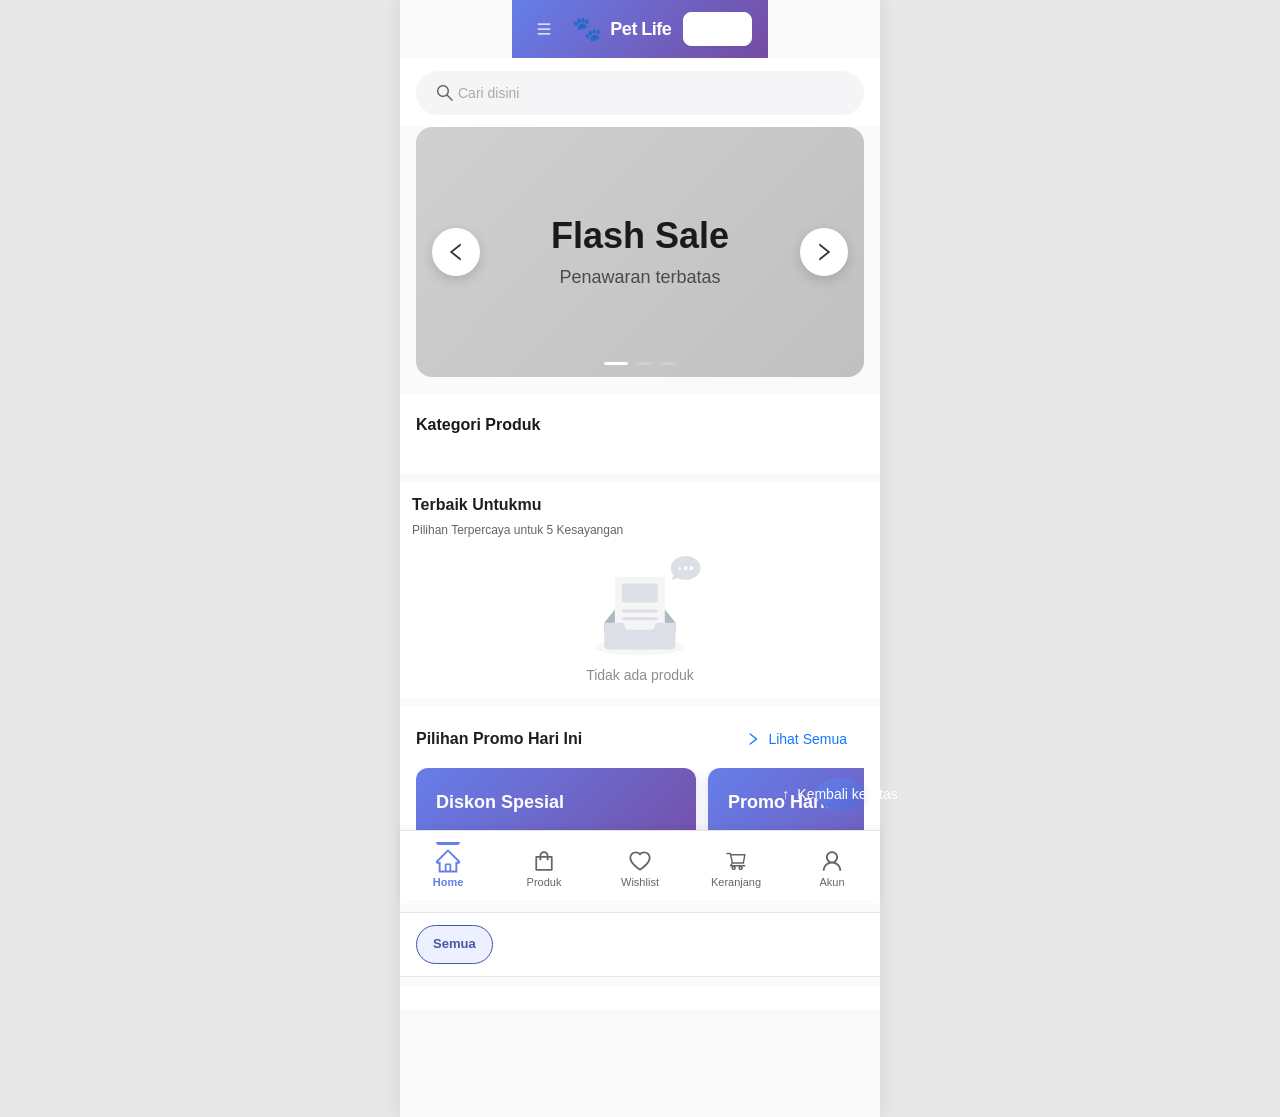
==== commit 96b8b90d: "Updates" ====
--- a/index.html
+++ b/index.html
@@ -4,10 +4,10 @@
     <meta charset="UTF-8" />
     <link rel="icon" type="image/svg+xml" href="/vite.svg" />
     <meta name="viewport" content="width=device-width, initial-scale=1.0, maximum-scale=1.0, user-scalable=no" />
-    <meta name="theme-color" content="#42b549" />
+    <meta name="theme-color" content="#5B4CCC" />
     <title>Petshop - Belanja Online Terpercaya</title>
-    <script type="module" crossorigin src="/assets/index-DB_OI5tr.js"></script>
-    <link rel="stylesheet" crossorigin href="/assets/index-BEKr8utg.css">
+    <script type="module" crossorigin src="/assets/index-CeoAHz7B.js"></script>
+    <link rel="stylesheet" crossorigin href="/assets/index-BLB5w8q4.css">
   </head>
   <body>
     <div id="root"></div>
--- a/assets/index-BLB5w8q4.css
+++ b/assets/index-BLB5w8q4.css
@@ -0,0 +1 @@
+.search-bar-wrapper{width:100%;padding:12px 16px;background:var(--white);position:relative;z-index:88}.search-bar-input{border-radius:24px;font-size:14px;background-color:#f5f5f7;border:none;height:44px;padding:0 20px}.search-bar-input .ant-input{background-color:transparent}.search-bar-input:hover,.search-bar-input:focus,.search-bar-input.ant-input-affix-wrapper-focused{background-color:#f5f5f7;border:none;box-shadow:none}.search-bar-input .ant-input::placeholder{color:#aaa}.search-icon{color:var(--text-secondary);font-size:18px}.search-clear-icon{color:var(--text-gray);cursor:pointer;font-size:14px;transition:color .3s}.search-clear-icon:hover{color:var(--text-primary)}.search-drawer{z-index:1000!important}.search-drawer .ant-drawer-mask{background-color:#00000073}.search-drawer .ant-drawer-content-wrapper{box-shadow:none}.search-drawer .ant-drawer-content{background:var(--white)}.search-drawer-content{height:100%;display:flex;flex-direction:column}.search-drawer-header{display:flex;align-items:center;gap:12px;padding:12px 16px;background:var(--white);border-bottom:1px solid var(--border-color);position:sticky;top:0;z-index:10}.search-back-btn{flex-shrink:0;padding:4px;width:40px;height:40px;display:flex;align-items:center;justify-content:center}.search-back-btn .anticon{font-size:20px}.search-drawer-input{flex:1;border-radius:8px;font-size:14px;background-color:var(--bg-gray);border:1px solid var(--border-color)}.search-drawer-input .ant-input{background-color:transparent}.search-drawer-input:hover,.search-drawer-input:focus,.search-drawer-input.ant-input-affix-wrapper-focused{background-color:var(--white);border-color:var(--primary-color);box-shadow:0 0 0 2px #5b4ccc1a}.search-drawer-body{flex:1;overflow-y:auto;background:var(--bg-light)}.search-suggestions{background:var(--white);padding:8px 0}.search-suggestion-item{padding:12px 16px;cursor:pointer;display:flex;align-items:center;gap:12px;border-bottom:1px solid var(--border-color);transition:background-color .2s}.search-suggestion-item:hover{background-color:var(--bg-light)}.search-suggestion-item:last-child{border-bottom:none}.suggestion-icon{color:var(--text-secondary);font-size:16px;flex-shrink:0}.search-suggestion-item .ant-typography{flex:1;font-size:14px;color:var(--text-primary)}.search-suggestion-item strong{font-weight:600;color:var(--primary-color)}.search-history{background:var(--white);padding:16px 0}.search-history-header{display:flex;justify-content:space-between;align-items:center;padding:0 16px 12px}.search-history-title{font-size:13px;font-weight:600;color:var(--text-secondary);text-transform:uppercase;letter-spacing:.5px}.clear-history-btn{font-size:12px;padding:0;height:auto;color:var(--primary-color)}.search-history-item{padding:12px 16px;cursor:pointer;display:flex;align-items:center;gap:12px;border-bottom:1px solid var(--border-color);transition:background-color .2s}.search-history-item:hover{background-color:var(--bg-light)}.search-history-item:last-child{border-bottom:none}.history-icon{color:var(--text-secondary);font-size:16px;flex-shrink:0}.history-text{flex:1;font-size:14px;color:var(--text-primary)}.history-remove-icon{color:var(--text-gray);font-size:14px;flex-shrink:0;opacity:0;transition:opacity .2s,color .2s}.search-history-item:hover .history-remove-icon{opacity:1}.history-remove-icon:hover{color:var(--text-primary)}.search-empty{display:flex;flex-direction:column;align-items:center;justify-content:center;padding:80px 20px;text-align:center}.search-loading{display:flex;flex-direction:column;align-items:center;justify-content:center;padding:40px 20px;gap:16px}@media (min-width: 768px){.search-drawer .ant-drawer-content-wrapper{max-width:var(--max-mobile-width);margin:0 auto}.search-bar-wrapper{max-width:var(--max-mobile-width);margin:0 auto;left:50%;transform:translate(-50%);right:auto;width:100%}}.modern-header{background:linear-gradient(135deg,var(--primary-color) 0%,var(--secondary-color) 100%);padding:0;height:auto;line-height:normal;position:sticky;top:0;z-index:90;box-shadow:none}.header-container{padding:0;max-width:100%}.header-top{display:flex;align-items:center;justify-content:space-between;padding:12px 16px;gap:12px}.header-left{display:flex;align-items:center;gap:12px;flex:1;min-width:0}.header-menu-btn{color:var(--white);padding:4px;width:36px;height:36px;display:flex;align-items:center;justify-content:center;flex-shrink:0}.header-menu-btn .anticon{font-size:20px}.header-menu-btn:hover{background-color:#ffffff1a;color:var(--white)}.header-logo{display:flex;align-items:center;gap:8px;cursor:pointer;-webkit-user-select:none;user-select:none}.logo-icon{font-size:24px;line-height:1}.logo-text{color:var(--white);font-size:18px;font-weight:700;letter-spacing:-.5px}.header-right{display:flex;align-items:center;gap:4px;flex-shrink:0}.header-icon-btn{color:var(--white);padding:4px;width:36px;height:36px;display:flex;align-items:center;justify-content:center}.header-icon-btn .anticon{font-size:20px}.header-icon-btn:hover{background-color:#ffffff1a;color:var(--white)}.header-avatar{cursor:pointer;border:2px solid var(--white);flex-shrink:0;background-color:var(--white)}.header-login-btn{color:var(--white);border-color:var(--white);font-weight:600;height:32px;padding:0 16px;border-radius:16px}.header-login-btn:hover{background-color:var(--white);color:var(--primary-color);border-color:var(--white)}.address-bar-wrapper{background-color:#e8e6f5;padding:10px 16px;position:relative;z-index:89}.address-bar{display:flex;align-items:center;gap:8px;cursor:pointer;-webkit-user-select:none;user-select:none}.address-pin-icon{color:var(--primary-color);font-size:18px;flex-shrink:0}.address-info{flex:1;min-width:0}.address-label{font-size:13px;color:var(--text-primary);line-height:1.3}.address-location{color:var(--text-primary);font-weight:700}.address-placeholder{font-size:13px;color:var(--text-secondary);flex:1}.address-arrow{font-size:10px;color:var(--text-secondary);flex-shrink:0}.address-selector-footer{border-top:1px solid var(--border-color);padding:8px;background-color:var(--bg-light)}.address-option{padding:4px 0}.address-option-name{display:flex;align-items:center;gap:8px;margin-bottom:4px}.address-badge{background-color:var(--primary-light);color:var(--primary-color);padding:2px 8px;border-radius:4px;font-size:10px;font-weight:600}.address-option-text{font-size:12px;display:block;line-height:1.4}.header-right .ant-badge{display:flex;align-items:center;justify-content:center}.header-right .ant-badge-count{background-color:#ff4757;font-size:11px;min-width:20px;height:20px;line-height:20px;padding:0 6px;border-radius:10px;box-shadow:0 0 0 2px var(--primary-color);font-weight:600}.header-right .ant-badge .ant-badge-count{top:2px;right:2px}.ant-dropdown-menu{border-radius:12px;box-shadow:var(--shadow-lg);padding:8px;min-width:200px}.ant-dropdown-menu-item{border-radius:8px;padding:10px 12px;font-size:14px;transition:all .2s}.ant-dropdown-menu-item:hover{background-color:var(--bg-light)}.ant-dropdown-menu-item-icon{font-size:16px;margin-right:12px}.ant-dropdown-menu-item-divider{margin:8px 0;background-color:var(--border-color)}@media (min-width: 768px){.modern-header{max-width:var(--max-mobile-width);margin:0 auto}.address-bar-wrapper{max-width:var(--max-mobile-width);margin:0 auto;left:50%;transform:translate(-50%);right:auto;width:100%}}@media (max-width: 360px){.header-top{padding:10px 12px}.logo-text{font-size:16px}.header-icon-btn,.header-menu-btn{width:32px;height:32px}.header-icon-btn .anticon,.header-menu-btn .anticon{font-size:18px}}.app-layout{min-height:100vh;background-color:var(--bg-light)}.app-content{padding:0 0 80px;margin-top:0;min-height:calc(100vh - 134px);background-color:var(--bg-light)}.bottom-nav{position:fixed;bottom:0;left:0;right:0;height:70px;background-color:var(--white);border-top:1px solid var(--border-color);padding:8px 0;display:flex;align-items:center;justify-content:space-around;z-index:85;box-shadow:0 -2px 8px #0000000f}.nav-item{flex:1;display:flex;flex-direction:column;align-items:center;justify-content:center;gap:4px;cursor:pointer;padding:8px 4px;border-radius:12px;transition:all .3s ease;-webkit-user-select:none;user-select:none;position:relative}.nav-item .anticon{font-size:22px;color:var(--text-secondary);transition:all .3s ease}.nav-label{font-size:11px;color:var(--text-secondary);font-weight:500;transition:all .3s ease;line-height:1.2}.nav-item:active{transform:scale(.95)}.nav-item.active .anticon{color:var(--primary-color);transform:scale(1.1)}.nav-item.active .nav-label{color:var(--primary-color);font-weight:600}.nav-item.active:before{content:"";position:absolute;top:0;left:50%;transform:translate(-50%);width:24px;height:3px;background-color:var(--primary-color);border-radius:0 0 3px 3px}.nav-item .ant-badge{position:relative}.nav-item .ant-badge-count{background-color:var(--discount-color);font-size:10px;min-width:16px;height:16px;line-height:16px;padding:0 4px;border-radius:8px;box-shadow:0 0 0 2px var(--white);font-weight:600}.safe-area-bottom{padding-bottom:calc(8px + env(safe-area-inset-bottom))}@media (min-width: 768px){.app-layout{max-width:var(--max-mobile-width);margin:0 auto;position:relative}.bottom-nav{max-width:var(--max-mobile-width);left:50%;transform:translate(-50%)}}@media (max-width: 360px){.nav-item .anticon{font-size:20px}.nav-label{font-size:10px}.bottom-nav{height:65px}}.slider-container{width:100%;margin-bottom:0;border-radius:16px;overflow:hidden;transition:all .3s ease;position:relative}.slider-wrapper{position:relative;width:100%}.main-slider{width:100%}.slider-item{height:220px;position:relative}.slider-content-wrapper{width:100%;height:100%;background:linear-gradient(135deg,#d0d0d0,silver);cursor:pointer;transition:all .3s ease;display:flex;align-items:center;justify-content:center;padding:20px}.slider-content-wrapper:active{transform:scale(.98)}.slider-content{text-align:center;z-index:1}.slider-title{font-size:32px;font-weight:700;margin-bottom:8px;color:#1a1a1a;line-height:1.2}.slider-subtitle{font-size:16px;font-weight:400;color:#4a4a4a;line-height:1.4;margin:0}.main-slider .ant-carousel .slick-dots{bottom:16px;display:flex!important;justify-content:center;align-items:center;gap:8px}.main-slider .ant-carousel .slick-dots li{width:auto;height:auto;margin:0}.main-slider .ant-carousel .slick-dots li button{width:32px;height:4px;border-radius:2px;background:#ffffff80;transition:all .3s;padding:0;margin:0}.main-slider .ant-carousel .slick-dots li.slick-active button{width:48px;background:#fff}.slider-arrow{position:absolute;top:50%;transform:translateY(-50%);width:48px;height:48px;background:#fff;border:none;border-radius:50%;display:flex;align-items:center;justify-content:center;box-shadow:0 4px 12px #00000026;transition:all .3s;z-index:10;cursor:pointer;color:#333;font-size:20px}.slider-arrow:hover{background:#fff;box-shadow:0 6px 16px #0003;transform:translateY(-50%) scale(1.05);color:#000}.slider-arrow-left{left:16px}.slider-arrow-right{right:16px}.slider-arrow:active{transform:translateY(-50%) scale(.95)}@media (min-width: 768px){.slider-item{height:250px}.slider-title{font-size:36px}.slider-subtitle{font-size:18px}}@media (max-width: 360px){.slider-item{height:180px}.slider-title{font-size:28px}.slider-subtitle{font-size:14px}.slider-arrow{width:40px;height:40px;font-size:16px}.slider-arrow-left{left:12px}.slider-arrow-right{right:12px}}.share-modal .ant-drawer-content-wrapper{border-radius:24px 24px 0 0;overflow:hidden}.share-modal .ant-drawer-content{background:var(--white);border-radius:24px 24px 0 0}.share-modal-content{padding-bottom:env(safe-area-inset-bottom)}.share-modal-handle{width:40px;height:4px;background-color:#d9d9d9;border-radius:2px;margin:12px auto 16px}.share-modal-header{padding:0 24px 20px;text-align:center}.share-modal-title{margin:0!important;font-size:18px;font-weight:600;color:var(--text-primary)}.share-options-grid{display:grid;grid-template-columns:repeat(4,1fr);gap:16px;padding:0 24px 32px}.share-option{display:flex;flex-direction:column;align-items:center;gap:8px;cursor:pointer;padding:8px;border-radius:12px;transition:all .3s}.share-option:active{transform:scale(.95);background-color:var(--bg-gray)}.share-option-icon{width:56px;height:56px;border-radius:16px;display:flex;align-items:center;justify-content:center;transition:all .3s;box-shadow:0 2px 8px #0000000f}.share-option-emoji{font-size:28px;line-height:1}.share-option-label{font-size:12px;color:var(--text-primary);text-align:center;font-weight:500;line-height:1.2;word-wrap:break-word;max-width:100%}@media (min-width: 768px){.share-modal .ant-drawer-content-wrapper{max-width:var(--max-mobile-width);margin:0 auto}}@media (max-width: 360px){.share-options-grid{grid-template-columns:repeat(3,1fr)}}.home-page-modern{background-color:var(--bg-light);min-height:100vh;padding-bottom:20px}.hero-section{margin-bottom:0;padding:0 16px 16px}.categories-section-modern{padding:20px 16px;background-color:var(--white);margin-bottom:8px}.section-header-categories{margin-bottom:16px}.section-header-categories .section-title-modern{margin:0!important;font-size:16px;font-weight:700;color:var(--text-primary)}.categories-grid{display:grid;grid-template-columns:repeat(6,1fr);gap:8px}.category-item-modern{display:flex;flex-direction:column;align-items:center;cursor:pointer;-webkit-user-select:none;user-select:none;transition:all .2s ease}.category-item-modern:active{transform:scale(.95)}.category-icon-modern{width:52px;height:52px;border-radius:12px;background:#e8eeff;display:flex;align-items:center;justify-content:center;overflow:hidden;flex-shrink:0;transition:all .3s ease;box-shadow:0 2px 8px #5b4ccc14;opacity:1}.category-item-modern:hover .category-icon-modern{background:#dde5ff;box-shadow:0 4px 12px #5b4ccc26;transform:translateY(-2px)}.category-emoji{font-size:28px;line-height:1}.category-name-modern{font-family:Poppins,sans-serif;font-weight:400;font-size:10px;line-height:10.94px;letter-spacing:0px;text-align:center;color:#2e3137;width:52px;max-width:52px;display:-webkit-box;-webkit-line-clamp:2;line-clamp:2;-webkit-box-orient:vertical;overflow:hidden;word-wrap:break-word}@media (max-width: 360px){.categories-grid{grid-template-columns:repeat(3,1fr);gap:8px}.category-icon-modern{width:48px;height:48px}.category-emoji{font-size:24px}.category-name-modern{width:48px;max-width:48px}}.section-modern{padding:12px;background-color:var(--white);margin-bottom:8px}.section-header-modern{margin-bottom:16px}.section-title-modern{margin:0!important;font-size:18px;font-weight:700;color:var(--text-primary);line-height:1.3}.section-subtitle-modern{font-size:12px;color:var(--text-secondary);display:block;margin-top:4px}.home-page-modern .product-buy-btn{display:none}.flash-sale-section-modern{padding:16px;background:linear-gradient(135deg,#fff5f5,#fff);margin-bottom:8px}.flash-sale-header{display:flex;align-items:center;justify-content:space-between;margin-bottom:12px}.flash-sale-title-row{display:flex;align-items:center;gap:8px}.flash-sale-icon{width:32px;height:32px;border-radius:50%;background-color:#fff;display:flex;align-items:center;justify-content:center;box-shadow:0 2px 8px #ff475733}.flash-sale-title{margin:0!important;font-size:16px;font-weight:700;color:var(--text-primary)}.flash-sale-tag{font-size:10px;padding:2px 8px;border-radius:4px;font-weight:600}.flash-sale-link{font-size:12px;padding:0;height:auto;color:var(--primary-color);font-weight:600}.flash-sale-grid{display:grid;grid-template-columns:repeat(2,1fr);gap:12px}.flash-sale-card-modern{border-radius:12px;overflow:hidden;border:2px solid var(--discount-color);box-shadow:0 4px 12px #ff475726}.flash-sale-card-modern .ant-card-body{padding:10px!important}.flash-sale-image-wrapper{position:relative;width:100%;padding-top:100%;background-color:var(--bg-gray);overflow:hidden}.flash-sale-image{position:absolute;top:0;left:0;width:100%;height:100%;object-fit:cover}.flash-sale-badge{position:absolute;top:8px;right:8px;background-color:var(--discount-color);color:var(--white);padding:4px 8px;border-radius:4px;font-size:10px;font-weight:700;z-index:2}.flash-sale-info{margin-bottom:10px}.flash-sale-name{font-size:13px;color:var(--text-primary);display:block;margin-bottom:6px;line-height:1.3;display:-webkit-box;-webkit-line-clamp:2;line-clamp:2;-webkit-box-orient:vertical;overflow:hidden;min-height:34px}.flash-sale-price{font-size:16px;font-weight:700;color:var(--text-primary);display:block;margin-bottom:6px}.flash-sale-rating{display:flex;align-items:center;gap:4px}.flash-sale-rating-text{font-size:11px;color:var(--text-secondary)}.flash-sale-btn{border-radius:8px;font-weight:600;height:36px;background:linear-gradient(135deg,var(--primary-color) 0%,var(--secondary-color) 100%);border:none}.promo-section-modern{padding:16px;background-color:var(--white);margin-bottom:8px}.promo-header{display:flex;align-items:center;justify-content:space-between;margin-bottom:12px}.promo-title{margin:0!important;font-size:16px;font-weight:700;color:var(--text-primary)}.promo-link{font-size:12px;padding:0;height:auto;color:var(--primary-color);font-weight:600}.promo-banners{display:flex;gap:12px;overflow-x:auto;-webkit-overflow-scrolling:touch;scrollbar-width:none}.promo-banners::-webkit-scrollbar{display:none}.promo-banner{min-width:280px;height:120px;border-radius:12px;background:linear-gradient(135deg,var(--primary-color) 0%,var(--secondary-color) 100%);overflow:hidden;position:relative;box-shadow:0 4px 12px #5b4ccc33}.promo-banner-content{padding:20px;position:relative;z-index:2}.promo-banner-text{color:var(--white);font-size:18px;font-weight:700}.filters-section{padding:12px 16px;background-color:var(--white);margin-bottom:8px;border-top:1px solid var(--border-color);border-bottom:1px solid var(--border-color)}.filters-tabs{display:flex;gap:8px;overflow-x:auto;-webkit-overflow-scrolling:touch;scrollbar-width:none}.filters-tabs::-webkit-scrollbar{display:none}.filter-tab{padding:8px 16px;border-radius:20px;background-color:var(--bg-gray);color:var(--text-primary);font-size:13px;font-weight:600;white-space:nowrap;cursor:pointer;transition:all .3s;-webkit-user-select:none;user-select:none;border:2px solid transparent}.filter-tab:active{transform:scale(.95)}.filter-tab.active{background:#ecf0ff;color:#4658a5;border:1px solid #4658A5;box-shadow:none}.back-to-top{position:fixed;bottom:90px;right:16px;z-index:90}.back-to-top-btn{width:48px;height:48px;border-radius:24px;background:linear-gradient(135deg,var(--primary-color) 0%,var(--secondary-color) 100%);border:none;box-shadow:0 4px 12px #5b4ccc66;font-size:20px;font-weight:700;display:flex;align-items:center;justify-content:center}@media (min-width: 768px){.back-to-top{right:calc(50% - (var(--max-mobile-width) / 2) + 16px)}}@media (max-width: 360px){.products-grid-modern{column-gap:8px}.section-modern{padding:12px}.product-card-modern{margin-bottom:8px}.product-name-modern{font-size:12px}.product-price-modern{font-size:14px}}.products-page-modern{background-color:var(--bg-light);min-height:100vh;padding-bottom:20px}.category-header{padding:16px;background-color:var(--white);border-bottom:1px solid var(--border-color)}.category-header-content{display:flex;align-items:center;justify-content:space-between}.category-header-title{font-size:18px;font-weight:700;color:var(--text-primary)}.category-clear-btn{color:var(--primary-color);font-size:13px;font-weight:600;padding:4px 12px;height:auto}.category-clear-btn:hover{color:var(--primary-hover);background-color:#5b4ccc0d}.filters-bar{display:flex;gap:8px;padding:12px 16px;background-color:var(--white);border-bottom:1px solid var(--border-color);overflow-x:auto;-webkit-overflow-scrolling:touch;scrollbar-width:none;position:sticky;top:0;z-index:80}.filters-bar::-webkit-scrollbar{display:none}.filter-btn{min-width:fit-content;padding:6px 14px;height:32px;border-radius:36px!important;border:1px solid var(--border-color);background-color:var(--white);color:var(--text-primary);font-size:13px;font-weight:500;white-space:nowrap;transition:all .3s}.filter-btn:hover{border-color:var(--primary-color);color:var(--primary-color)}.filter-btn-active{background:#ecf0ff;color:#4658a5;border:1px solid #4658A5;box-shadow:none}.filter-btn-active:hover{background:#ecf0ff;color:#4658a5;border-color:#4658a5}.address-info-bar{padding:10px 16px;background-color:#f8f8fa;border-bottom:1px solid var(--border-color)}.address-info-text{font-size:12px;color:var(--text-primary)}.address-info-text strong{color:var(--text-primary);font-weight:600}.products-content-modern{padding:12px}.products-grid-modern{column-count:2;column-gap:8px;column-fill:balance}.product-card-modern{background-color:var(--white);border-radius:16px;overflow:hidden;border:none;cursor:pointer;transition:all .3s cubic-bezier(.4,0,.2,1);display:inline-block;vertical-align:top;width:100%;margin-bottom:8px;break-inside:avoid;-webkit-column-break-inside:avoid;page-break-inside:avoid;position:relative;box-shadow:0 2px 8px #00000014}.product-card-modern:before{content:"";position:absolute;top:0;left:0;right:0;bottom:0;background:linear-gradient(135deg,#5b4ccc05,#8a5dff05);opacity:0;transition:opacity .3s ease;pointer-events:none;z-index:1}.product-card-modern:hover{transform:translateY(-4px);box-shadow:0 8px 24px #5b4ccc2e}.product-card-modern:hover:before{opacity:1}.product-card-modern:active{transform:translateY(-2px);box-shadow:0 4px 16px #5b4ccc38}.product-image-container{position:relative;width:100%;height:160.5px;background-color:var(--bg-gray);overflow:hidden;border-radius:16px 16px 0 0;z-index:2;break-inside:avoid;-webkit-column-break-inside:avoid;page-break-inside:avoid}.product-image-modern{position:absolute;top:0;left:0;width:100%;height:100%;display:block;object-fit:cover;object-position:center;transition:transform .3s ease}.product-card-modern:hover .product-image-modern{transform:scale(1.05)}.product-image-placeholder{position:absolute;top:0;left:0;width:100%;height:100%;display:flex;align-items:center;justify-content:center;background:linear-gradient(135deg,#f5f5f5,#e0e0e0)}.product-discount-badge{position:absolute;bottom:0;left:0;background:#fff5f6;color:#f94e62;padding:2px 6px;border-top-right-radius:8px;border-bottom-left-radius:0;border:.57px solid rgba(249,78,98,.1);font-family:Inter,-apple-system,BlinkMacSystemFont,Segoe UI,sans-serif;font-size:9.14px;font-weight:700;font-style:normal;line-height:1;letter-spacing:0px;z-index:4;transition:all .3s ease}.product-card-modern:hover .product-discount-badge{background:#ffe8eb}.product-info-modern{padding:8px 8px 12px;flex:1;display:flex;flex-direction:column;gap:4px;position:relative;z-index:2;break-inside:avoid;-webkit-column-break-inside:avoid;page-break-inside:avoid}.product-name-modern{font-family:Inter,-apple-system,BlinkMacSystemFont,Segoe UI,sans-serif;font-size:14px;font-weight:400;font-style:normal;line-height:1.4;letter-spacing:0%;color:var(--text-primary);transition:color .3s ease;word-wrap:break-word}.product-card-modern:hover .product-name-modern{color:var(--primary-color)}.product-price-row{display:flex;align-items:flex-start;justify-content:space-between;gap:8px}.product-price-info{display:flex;flex-direction:column;gap:2px;flex:1}.product-price-modern{font-size:16px;font-weight:700;color:var(--text-primary);line-height:1.2;transition:color .3s ease}.product-card-modern:hover .product-price-modern{color:var(--primary-color)}.product-original-price{font-size:11px;color:var(--text-gray);line-height:1.2}.product-rating-row{display:flex;align-items:center;gap:4px;transition:transform .3s ease}.product-card-modern:hover .product-rating-row{transform:translate(2px)}.product-rating-text{font-size:11px;color:var(--text-secondary);line-height:1}.products-page-modern .product-buy-btn{display:none}.product-buy-btn{margin:0 10px 10px;border-radius:8px;font-weight:600;font-size:13px;height:36px;background:linear-gradient(135deg,var(--primary-color) 0%,var(--secondary-color) 100%);border:none;box-shadow:0 2px 8px #5b4ccc4d;transition:all .3s ease;position:relative;z-index:2}.product-buy-btn:hover,.product-buy-btn:focus{background:linear-gradient(135deg,var(--primary-hover) 0%,var(--primary-dark) 100%);box-shadow:0 4px 12px #5b4ccc66;transform:translateY(-2px)}.product-card-modern:hover .product-buy-btn{box-shadow:0 4px 16px #5b4ccc80}.product-buy-btn:disabled{background:var(--bg-gray);color:var(--text-gray);box-shadow:none}.filter-drawer .ant-drawer-content-wrapper{border-radius:24px 24px 0 0}.filter-drawer .ant-drawer-header{border-bottom:1px solid #E5E5E5;padding:16px 20px;background-color:var(--white)}.filter-drawer .ant-drawer-body{padding:0;background-color:#f5f7fa;overflow-x:hidden}.filter-drawer-header{display:flex;align-items:center;justify-content:center;width:100%;position:relative}.filter-drawer-title{font-size:18px;font-weight:700;color:var(--text-primary)}.filter-reset-btn{position:absolute;right:0;color:#4658a5;font-size:14px;font-weight:600;padding:0;height:auto}.filter-reset-btn:hover{color:#3547a0}.filter-content{padding:0;background-color:var(--white);overflow-x:hidden;width:100%}.filter-section{padding:20px;background-color:#f5f7fa;margin-bottom:0;overflow-x:hidden}.filter-section:last-of-type{margin-bottom:0;padding-bottom:0}.filter-section-title{display:block;margin-bottom:16px;font-size:16px;font-weight:700;color:#1a1a1a}.filter-pills-container{display:flex;flex-wrap:wrap;gap:10px}.filter-pill{padding:10px 20px;height:auto;border-radius:24px;border:1px solid #E0E0E0;background-color:var(--white);color:#2e3137;font-size:14px;font-weight:400;transition:all .3s;line-height:1.4}.filter-pill:hover{border-color:#4658a5;color:#4658a5;background-color:var(--white)}.filter-pill-active{background:#ecf0ff!important;color:#4658a5!important;border:1px solid #4658A5!important;font-weight:500}.filter-pill-active:hover{background:#ecf0ff!important;color:#4658a5!important;border-color:#4658a5!important}.filter-apply-btn{margin:20px;border-radius:16px;height:52px;font-size:16px;font-weight:600;background:#5046a5;border:none;box-shadow:none;width:calc(100% - 40px)}.filter-apply-btn:hover,.filter-apply-btn:focus{background:#4a3db8;box-shadow:none}.loading-container{display:flex;justify-content:center;align-items:center;min-height:300px;padding:40px}@media (min-width: 768px){.filter-drawer .ant-drawer-content-wrapper{max-width:var(--max-mobile-width);margin:0 auto}}@media (max-width: 360px){.products-grid-modern{column-gap:8px}.products-content-modern{padding:12px}.product-card-modern{margin-bottom:8px}.product-name-modern{font-size:12px}.product-price-modern{font-size:14px}}.product-detail-page{padding:16px;min-height:calc(100vh - 60px);background:var(--bg-light)}.back-button{margin-bottom:16px;border-radius:8px;font-weight:600}.product-detail-card{border-radius:20px;overflow:hidden;box-shadow:var(--shadow);border:none}.product-image-container{position:sticky;top:80px;background:#fff;border-radius:16px;padding:16px;box-shadow:var(--shadow)}.product-detail-image{width:100%;border-radius:12px;box-shadow:0 4px 12px #0000001a}.product-image-placeholder-large{width:100%;aspect-ratio:1;display:flex;flex-direction:column;align-items:center;justify-content:center;background:linear-gradient(135deg,#f5f5f5,#e0e0e0);border-radius:12px;border:2px dashed #ddd}.product-thumbnails{margin-top:16px}.thumbnail-image{width:100%;aspect-ratio:1;object-fit:cover;border-radius:8px;cursor:pointer;border:2px solid transparent;transition:all .3s ease}.thumbnail-image:hover{border-color:var(--primary-color);transform:scale(1.05)}.product-detail-info{padding:0 16px}.product-header{margin-bottom:16px}.product-header h2{font-size:24px;font-weight:700;margin-bottom:8px;line-height:1.3;color:var(--text-primary)}.product-sku{font-size:12px;font-family:monospace}.product-meta{margin:16px 0;padding:12px;background:var(--bg-light);border-radius:8px}.product-views,.product-sold{display:inline-flex;align-items:center;gap:4px;font-size:13px}.product-rating{display:flex;align-items:center;gap:8px;padding:8px 12px;background:var(--primary-light);border-radius:8px}.rating-text{font-size:13px;color:var(--text-secondary)}.product-price-section{margin:24px 0;padding:20px;background:linear-gradient(135deg,#f8f9fa,#fff);border-radius:12px;border:2px solid var(--primary-light)}.price-wrapper{display:flex;align-items:center;gap:16px;flex-wrap:wrap;margin-bottom:8px}.price-main{font-size:36px;font-weight:700;color:var(--primary-color);text-shadow:0 2px 4px rgba(102,126,234,.1);line-height:1}.price-original{font-size:20px;color:var(--text-secondary)}.price-save{font-size:14px;font-weight:600;color:#52c41a}.product-specs{margin:24px 0;padding:20px;background:#fff;border-radius:12px;box-shadow:var(--shadow)}.text-success{color:var(--primary-color);font-weight:600;font-size:16px}.text-danger{color:#ff4d4f;font-weight:600;font-size:16px}.product-actions{margin-top:32px;padding:24px;background:#fff;border-radius:12px;box-shadow:var(--shadow)}.quantity-selector{display:flex;align-items:center;gap:16px;margin-bottom:20px;padding:16px;background:var(--bg-light);border-radius:8px;flex-wrap:wrap}.quantity-selector .ant-typography{font-weight:600;font-size:16px}.minimum-order-hint{font-size:12px;margin-left:auto}.login-hint{display:block;margin-top:12px;font-size:13px;text-align:center}.quantity-input{width:120px}.quantity-input .ant-input-number-input{text-align:center;font-weight:600}.action-buttons{display:flex;gap:12px}.action-buttons .ant-btn{flex:1;height:48px;font-size:16px;font-weight:600;border-radius:12px}.wishlist-active{border-color:var(--primary-color);color:var(--primary-color);background:var(--primary-light)}.wishlist-active:hover{border-color:var(--primary-hover);color:var(--primary-hover);background:var(--primary-light)}.product-description{margin-top:32px;padding:24px;background:#fff;border-radius:12px;box-shadow:var(--shadow)}.product-description h4{font-size:20px;font-weight:700;margin-bottom:16px;color:var(--text-primary)}.product-description p{font-size:15px;line-height:1.8;color:var(--text-secondary)}.description-content{white-space:pre-wrap}.product-meta-footer{padding:16px;background:var(--bg-light);border-radius:8px;margin-top:16px}@media (max-width: 768px){.product-image-container{position:relative;top:0}.product-detail-info{padding:0}.product-detail-info h2{font-size:20px}.price-main{font-size:28px}.price-original{font-size:16px}.action-buttons{flex-direction:column}.action-buttons .ant-btn{width:100%}.product-price-section,.product-specs,.product-actions,.product-description{padding:16px}}.categories-page{padding:16px;min-height:calc(100vh - 60px)}.category-card{border-radius:12px;text-align:center}.category-image-wrapper{width:100%;padding-top:100%;position:relative;overflow:hidden;background:var(--bg-gray)}.category-image{position:absolute;top:0;left:0;width:100%;height:100%;object-fit:cover}.category-name{font-weight:600;margin-top:8px}.flash-sales-page{padding:16px;min-height:calc(100vh - 60px)}.flash-sales-section{margin-bottom:32px}.section-header{display:flex;align-items:center;gap:8px;margin-bottom:16px}.section-icon{color:var(--primary-color);font-size:24px}.upcoming-sale-card{border-radius:12px}.upcoming-image{width:100%;border-radius:8px}.upcoming-time{margin:8px 0}.faq-page,.contact-page{padding:16px;min-height:calc(100vh - 60px)}.contact-info{display:flex;flex-direction:column;gap:8px;margin-bottom:24px;padding:16px;background:var(--bg-gray);border-radius:8px}.auth-page{min-height:calc(100vh - 60px);display:flex;align-items:center;justify-content:center;padding:20px;background:var(--white)}.auth-card{width:100%;max-width:400px;border-radius:16px;box-shadow:var(--shadow);border:1px solid var(--border-color)}.auth-header{text-align:center;margin-bottom:32px}.auth-header h2{margin-bottom:8px!important}.auth-button{height:48px;font-size:16px;font-weight:600;border-radius:8px}.auth-footer{text-align:center;margin-top:24px;padding-top:24px;border-top:1px solid var(--border-color)}.auth-footer a{color:var(--primary-color);font-weight:600}.profile-page{padding:16px;min-height:calc(100vh - 60px)}.profile-header{text-align:center;margin-bottom:24px}.cart-page{padding:16px;min-height:calc(100vh - 60px)}.cart-card{border-radius:16px}.cart-header{display:flex;justify-content:space-between;align-items:center;margin-bottom:16px}.cart-item{padding:16px 0;border-bottom:1px solid var(--border-color)}.cart-item:last-child{border-bottom:none}.cart-item-content{display:flex;gap:16px;width:100%}.cart-item-image{width:80px;height:80px;object-fit:cover;border-radius:8px}.cart-item-info{flex:1;display:flex;flex-direction:column;gap:8px}.cart-item-price{color:var(--primary-color);font-weight:600;font-size:16px}.cart-item-actions{display:flex;align-items:center;gap:12px;margin-top:8px}.quantity-controls{display:flex;align-items:center;gap:4px;border:1px solid #d9d9d9;border-radius:6px;padding:2px;background:#fff}.quantity-btn{width:28px;height:28px;padding:0;display:flex;align-items:center;justify-content:center;border:none;background:transparent;color:var(--primary-color);transition:all .2s}.quantity-btn:hover:not(:disabled){background:#f0f0f0;color:var(--primary-hover)}.quantity-btn:disabled{opacity:.3;cursor:not-allowed}.quantity-input-readonly{width:50px;border:none;box-shadow:none;text-align:center;padding:0}.quantity-input-readonly .ant-input-number-input{text-align:center;padding:0;border:none;background:transparent}.quantity-input-readonly:hover{border:none}.quantity-input-readonly:focus,.quantity-input-readonly:focus-within{border:none;box-shadow:none}.cart-summary{margin:24px 0}.summary-row{display:flex;justify-content:space-between;margin-bottom:12px}.summary-row.total{margin-top:16px}.total-price{margin:0!important;color:var(--primary-color)}.checkout-button{height:48px;font-size:16px;font-weight:600;margin-top:16px}.invoice-container{padding:16px;max-width:800px;margin:0 auto;background:#fff}.invoice-actions{margin-bottom:24px;display:flex;gap:12px;justify-content:flex-end}.invoice-content{background:#fff;padding:32px;box-shadow:0 2px 8px #0000001a}.invoice-header{display:flex;justify-content:space-between;align-items:flex-start;border-bottom:2px solid #000;padding-bottom:16px;margin-bottom:32px}.invoice-header h1{margin:0;font-size:32px;font-weight:700}.invoice-number{font-size:14px;margin:8px 0 4px;color:#666}.invoice-date{font-size:14px;margin:0;color:#666}.invoice-logo h2{margin:0;font-size:24px;text-align:right}.invoice-body{margin-top:32px}.invoice-section{margin-bottom:32px}.invoice-section h3{font-size:18px;margin-bottom:12px;border-bottom:1px solid #eee;padding-bottom:8px}.invoice-info p{margin:4px 0;line-height:1.6}.invoice-table{width:100%;border-collapse:collapse;margin-top:16px}.invoice-table thead{background-color:#f5f5f5}.invoice-table th,.invoice-table td{padding:12px;text-align:left;border:1px solid #ddd}.invoice-table th{font-weight:700;text-align:center}.invoice-table td:first-child,.invoice-table th:first-child{text-align:center;width:50px}.invoice-table td:nth-child(3),.invoice-table th:nth-child(3){text-align:center;width:80px}.invoice-table td:nth-child(4),.invoice-table td:nth-child(5),.invoice-table th:nth-child(4),.invoice-table th:nth-child(5){text-align:right}.invoice-summary{margin-top:24px;padding:16px;background-color:#f9f9f9;border-radius:4px}.summary-row{display:flex;justify-content:space-between;padding:8px 0;border-bottom:1px solid #eee}.summary-row:last-child{border-bottom:none}.summary-row.total{margin-top:8px;padding-top:16px;border-top:2px solid #000;font-size:18px}.summary-row .discount{color:#52c41a}.invoice-footer{margin-top:48px;padding-top:24px;border-top:1px solid #eee;text-align:center}.invoice-footer p{margin:8px 0}.footer-note{font-size:12px;color:#666;font-style:italic}@media print{.no-print{display:none!important}.invoice-container{padding:0;max-width:100%}.invoice-content{box-shadow:none;padding:0}.invoice-section,.invoice-table{page-break-inside:avoid}@page{margin:1cm}}.chat-page{display:flex;height:calc(100vh - 64px);padding:0;gap:0;background:#f5f5f5}.chat-sidebar{width:100%;height:100%;background:#fff;border-right:1px solid #e0e0e0;display:flex;flex-direction:column}.chat-main{display:none;flex:1;flex-direction:column;background:#fff;height:100%}.chat-main.active{display:flex}.chat-header{padding:12px 16px;border-bottom:1px solid #e0e0e0;background:#fff;display:flex;justify-content:space-between;align-items:center;position:sticky;top:0;z-index:10}.chat-messages{flex:1;overflow-y:auto;padding:16px;background:#f5f5f5;-webkit-overflow-scrolling:touch}.chat-input-area{padding:12px 16px;border-top:1px solid #e0e0e0;background:#fff;position:sticky;bottom:0;z-index:10}.message-bubble{display:flex;margin-bottom:12px;animation:fadeIn .3s ease-in}.message-bubble.user{justify-content:flex-end}.message-bubble.admin{justify-content:flex-start}.message-content{max-width:75%;padding:10px 14px;border-radius:18px;word-wrap:break-word;box-shadow:0 1px 2px #0000001a}.message-bubble.user .message-content{background:var(--primary-color);color:#fff;border-bottom-right-radius:4px}.message-bubble.admin .message-content{background:#fff;color:#000;border-bottom-left-radius:4px}.message-time{font-size:11px;margin-top:4px;opacity:.7}.conversation-item{padding:12px 16px;border-bottom:1px solid #f0f0f0;cursor:pointer;transition:background .2s;position:relative}.conversation-item:hover{background:#f5f5f5}.conversation-item.active{background:#e6f7ff;border-left:3px solid var(--primary-color)}.conversation-item.unread{background:#f0f7ff}.conversation-subject{font-weight:600;font-size:14px;margin-bottom:4px;color:#212121}.conversation-preview{font-size:12px;color:#757575;overflow:hidden;text-overflow:ellipsis;white-space:nowrap;margin-bottom:4px}.conversation-meta{display:flex;justify-content:space-between;align-items:center;font-size:11px;color:#999}.back-button{display:flex;align-items:center;gap:8px;padding:8px;margin-right:8px;border:none;background:transparent;cursor:pointer;color:var(--primary-color)}@keyframes fadeIn{0%{opacity:0;transform:translateY(10px)}to{opacity:1;transform:translateY(0)}}@media (max-width: 767px){.chat-page{flex-direction:column;height:calc(100vh - 64px);position:relative}.chat-sidebar{width:100%;height:100%;position:absolute;top:0;left:0;z-index:100;transition:transform .3s ease}.chat-sidebar.hidden{transform:translate(-100%)}.chat-main{width:100%;height:100%;position:absolute;top:0;left:0}.chat-main.active{display:flex}.chat-input-area{position:fixed;bottom:60px;left:0;right:0;z-index:999;box-shadow:0 -2px 8px #0000001a;border-top:1px solid #e0e0e0;border-bottom:none}.chat-messages{padding-bottom:80px}.message-content{max-width:85%}.conversation-item{padding:14px 16px}}@media (min-width: 768px){.chat-page{padding:16px;gap:16px}.chat-sidebar{width:320px;flex-shrink:0;border-radius:8px;box-shadow:0 2px 8px #0000001a}.chat-main{display:flex;border-radius:8px;box-shadow:0 2px 8px #0000001a}.chat-input-area{position:sticky;bottom:0}.chat-messages{padding-bottom:16px}.message-content{max-width:70%}}@media (min-width: 992px){.chat-sidebar{width:360px}.message-content{max-width:65%}}.chat-messages::-webkit-scrollbar{width:4px}.chat-messages::-webkit-scrollbar-track{background:transparent}.chat-messages::-webkit-scrollbar-thumb{background:#ccc;border-radius:2px}.chat-messages::-webkit-scrollbar-thumb:hover{background:#999}*{margin:0;padding:0;box-sizing:border-box}:root{--primary-color: #5B4CCC;--primary-hover: #4A3DB8;--primary-light: #EBE9F8;--primary-dark: #3D32A0;--secondary-color: #7C6FD9;--accent-color: #FF6B9D;--text-primary: #1A1A1A;--text-secondary: #666666;--text-gray: #999999;--border-color: #E5E5E5;--bg-gray: #F5F5F7;--bg-light: #FAFAFA;--white: #ffffff;--discount-color: #FF4757;--success-color: #2ECC71;--warning-color: #FFA502;--shadow: 0 2px 8px rgba(0, 0, 0, .06);--shadow-hover: 0 4px 16px rgba(0, 0, 0, .1);--shadow-lg: 0 8px 32px rgba(0, 0, 0, .12);--max-mobile-width: 480px}body{font-family:-apple-system,BlinkMacSystemFont,Segoe UI,Roboto,Helvetica Neue,Arial,sans-serif;-webkit-font-smoothing:antialiased;-moz-osx-font-smoothing:grayscale;color:var(--text-primary);background-color:var(--bg-light);overflow-x:hidden;line-height:1.6;scroll-behavior:smooth}#root{min-height:100vh}@media (min-width: 768px){body{background-color:#e8e8e8}#root{max-width:var(--max-mobile-width);margin:0 auto;background-color:var(--bg-light);box-shadow:0 0 20px #0000001a}.app-layout{max-width:var(--max-mobile-width);margin:0 auto}}.container{width:100%;padding:0 12px;margin:0 auto}::-webkit-scrollbar{width:8px;height:8px}::-webkit-scrollbar-track{background:#f1f1f1;border-radius:4px}::-webkit-scrollbar-thumb{background:var(--primary-color);border-radius:4px;transition:background .3s ease}::-webkit-scrollbar-thumb:hover{background:var(--primary-hover)}.ant-btn{height:auto;padding:8px 16px;font-size:14px;border-radius:8px;font-weight:500;transition:all .3s ease}.ant-btn-primary{background:linear-gradient(135deg,var(--primary-color) 0%,var(--primary-hover) 100%);border:none;box-shadow:0 2px 8px #667eea4d}.ant-btn-primary:hover{background:linear-gradient(135deg,var(--primary-hover) 0%,var(--primary-dark) 100%);transform:translateY(-2px);box-shadow:0 4px 12px #667eea66}.ant-input{border-radius:8px;border:1px solid var(--border-color);transition:all .3s ease}.ant-input:focus,.ant-input-focused{border-color:var(--primary-color);box-shadow:0 0 0 2px #667eea1a}.ant-card{border-radius:16px;box-shadow:var(--shadow);border:1px solid #f0f0f0;transition:all .3s ease}.ant-card:hover{box-shadow:var(--shadow-hover)}.ant-card-body{padding:8px!important}.ant-card-cover{overflow:hidden}.ant-card-cover img{transition:transform .3s ease}.ant-card:hover .ant-card-cover img{transform:scale(1.05)}.loading-container{display:flex;justify-content:center;align-items:center;min-height:200px;padding:40px}.ant-spin{color:var(--primary-color)}.empty-state{text-align:center;padding:60px 20px;color:var(--text-secondary)}.empty-state-icon{font-size:64px;color:var(--border-color);margin-bottom:16px}.safe-area-top{padding-top:env(safe-area-inset-top)}.safe-area-bottom{padding-bottom:env(safe-area-inset-bottom)}@keyframes fadeIn{0%{opacity:0;transform:translateY(20px)}to{opacity:1;transform:translateY(0)}}.fade-in{animation:fadeIn .5s ease-out}@media (min-width: 768px){.container{max-width:750px;padding:0 20px}}@media (min-width: 992px){.container{max-width:970px}}@media (min-width: 1200px){.container{max-width:1170px}}h1,h2,h3,h4,h5,h6{font-weight:700;line-height:1.2;color:var(--text-primary)}h1{font-size:28px}h2{font-size:24px}h3{font-size:20px}h4{font-size:18px}h5{font-size:16px}h6{font-size:14px}@media (min-width: 768px){h1{font-size:36px}h2{font-size:30px}h3{font-size:24px}h4{font-size:20px}h5{font-size:18px}h6{font-size:16px}}@media (min-width: 992px){h1{font-size:42px}h2{font-size:36px}h3{font-size:28px}h4{font-size:22px}h5{font-size:20px}h6{font-size:18px}}body{font-size:14px}@media (min-width: 768px){body{font-size:15px}}@media (min-width: 992px){body{font-size:16px}}a{color:var(--primary-color);text-decoration:none;transition:color .3s ease}a:hover{color:var(--primary-hover)}.ant-tag{border-radius:6px;font-weight:500;padding:2px 8px}.ant-badge{font-size:12px}.ant-rate{color:#ffc107}.ant-rate-star{margin-right:4px}.ant-form-item-label>label{font-weight:600;color:var(--text-primary)}.ant-modal{border-radius:16px;overflow:hidden}.ant-modal-header{border-bottom:1px solid var(--border-color);padding:20px 24px}.ant-modal-body{padding:24px}.ant-drawer-content{border-radius:16px 0 0 16px}.ant-message{top:80px}.ant-message-notice-content{border-radius:8px;box-shadow:var(--shadow-lg)}.ant-skeleton{border-radius:8px}.ant-divider{border-color:var(--border-color)}.ant-tabs-tab{font-weight:600}.ant-tabs-tab-active .ant-tabs-tab-btn{color:var(--primary-color)}.ant-tabs-ink-bar{background:var(--primary-color)}.ant-select{border-radius:8px}.ant-select-selector{border-radius:8px!important;border:1px solid var(--border-color)!important}.ant-select-focused .ant-select-selector{border-color:var(--primary-color)!important;box-shadow:0 0 0 2px #667eea1a!important}.ant-input-number{border-radius:8px;width:100%}.ant-input-number-input{border-radius:8px}.ant-image{border-radius:8px;overflow:hidden}.ant-list-item{padding:16px 0;border-bottom:1px solid var(--border-color)}.ant-collapse{border-radius:8px;border:1px solid var(--border-color)}.ant-collapse-item{border-bottom:1px solid var(--border-color)}.ant-collapse-header{border-radius:8px;font-weight:600}.ant-radio-wrapper{font-weight:500}.ant-radio-checked .ant-radio-inner{border-color:var(--primary-color);background-color:var(--primary-color)}.ant-checkbox-checked .ant-checkbox-inner{background-color:var(--primary-color);border-color:var(--primary-color)}
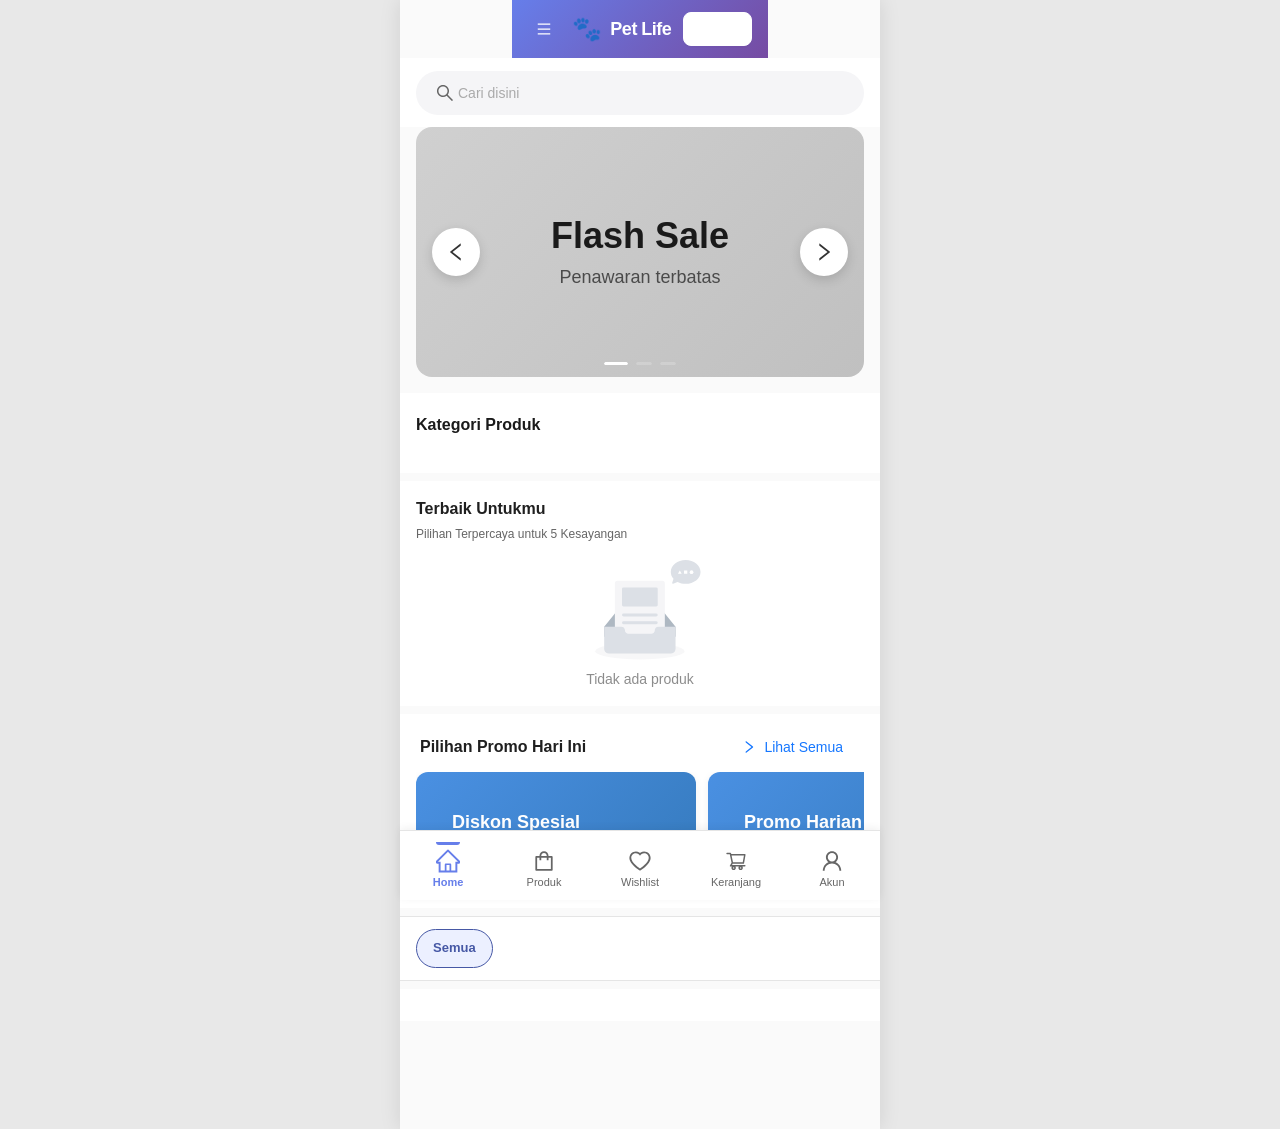
==== commit f9d62f12: "Updates" ====
--- a/index.html
+++ b/index.html
@@ -6,8 +6,8 @@
     <meta name="viewport" content="width=device-width, initial-scale=1.0, maximum-scale=1.0, user-scalable=no" />
     <meta name="theme-color" content="#5B4CCC" />
     <title>Petshop - Belanja Online Terpercaya</title>
-    <script type="module" crossorigin src="/assets/index-CeoAHz7B.js"></script>
-    <link rel="stylesheet" crossorigin href="/assets/index-BLB5w8q4.css">
+    <script type="module" crossorigin src="/assets/index-BHUdoMne.js"></script>
+    <link rel="stylesheet" crossorigin href="/assets/index-ZktL9gVp.css">
   </head>
   <body>
     <div id="root"></div>
--- a/assets/index-ZktL9gVp.css
+++ b/assets/index-ZktL9gVp.css
@@ -0,0 +1 @@
+.search-bar-wrapper{width:100%;padding:12px 16px;background:var(--white);position:relative;z-index:88}.search-bar-input{border-radius:24px;font-size:14px;background-color:#f5f5f7;border:none;height:44px;padding:0 20px}.header-search-wrapper .search-bar-input{border-radius:20px;height:40px;background-color:#f5f5f7;border:1px solid #E8E8E8}.search-bar-input .ant-input{background-color:transparent}.search-bar-input:hover,.search-bar-input:focus,.search-bar-input.ant-input-affix-wrapper-focused{background-color:#f5f5f7;border:none;box-shadow:none}.search-bar-input .ant-input::placeholder{color:#aaa}.search-icon{color:var(--text-secondary);font-size:18px}.search-clear-icon{color:var(--text-gray);cursor:pointer;font-size:14px;transition:color .3s}.search-clear-icon:hover{color:var(--text-primary)}.search-drawer{z-index:1000!important}.search-drawer .ant-drawer-mask{background-color:#00000073}.search-drawer .ant-drawer-content-wrapper{box-shadow:none}.search-drawer .ant-drawer-content{background:var(--white)}.search-drawer-content{height:100%;display:flex;flex-direction:column}.search-drawer-header{display:flex;align-items:center;gap:12px;padding:12px 16px;background:var(--white);border-bottom:1px solid var(--border-color);position:sticky;top:0;z-index:10}.search-back-btn{flex-shrink:0;padding:4px;width:40px;height:40px;display:flex;align-items:center;justify-content:center}.search-back-btn .anticon{font-size:20px}.search-drawer-input{flex:1;border-radius:8px;font-size:14px;background-color:var(--bg-gray);border:1px solid var(--border-color)}.search-drawer-input .ant-input{background-color:transparent}.search-drawer-input:hover,.search-drawer-input:focus,.search-drawer-input.ant-input-affix-wrapper-focused{background-color:var(--white);border-color:var(--primary-color);box-shadow:0 0 0 2px #5b4ccc1a}.search-drawer-body{flex:1;overflow-y:auto;background:var(--bg-light)}.search-suggestions{background:var(--white);padding:8px 0}.search-suggestion-item{padding:12px 16px;cursor:pointer;display:flex;align-items:center;gap:12px;border-bottom:1px solid var(--border-color);transition:background-color .2s}.search-suggestion-item:hover{background-color:var(--bg-light)}.search-suggestion-item:last-child{border-bottom:none}.suggestion-icon{color:var(--text-secondary);font-size:16px;flex-shrink:0}.search-suggestion-item .ant-typography{flex:1;font-size:14px;color:var(--text-primary)}.search-suggestion-item strong{font-weight:600;color:var(--primary-color)}.suggestion-remove-icon{color:var(--text-gray);font-size:14px;flex-shrink:0;opacity:0;transition:opacity .2s,color .2s}.search-suggestion-item:hover .suggestion-remove-icon{opacity:1}.suggestion-remove-icon:hover{color:var(--text-primary)}.search-history{background:var(--white);padding:16px 0}.search-history-header{display:flex;justify-content:space-between;align-items:center;padding:0 16px 12px}.search-history-title{font-size:13px;font-weight:600;color:var(--text-secondary);text-transform:uppercase;letter-spacing:.5px}.clear-history-btn{font-size:12px;padding:0;height:auto;color:var(--primary-color)}.search-history-item{padding:12px 16px;cursor:pointer;display:flex;align-items:center;gap:12px;border-bottom:1px solid var(--border-color);transition:background-color .2s}.search-history-item:hover{background-color:var(--bg-light)}.search-history-item:last-child{border-bottom:none}.history-icon{color:var(--text-secondary);font-size:16px;flex-shrink:0}.history-text{flex:1;font-size:14px;color:var(--text-primary)}.history-remove-icon{color:var(--text-gray);font-size:14px;flex-shrink:0;opacity:0;transition:opacity .2s,color .2s}.search-history-item:hover .history-remove-icon{opacity:1}.history-remove-icon:hover{color:var(--text-primary)}.search-empty{display:flex;flex-direction:column;align-items:center;justify-content:center;padding:80px 20px;text-align:center}.search-loading{display:flex;flex-direction:column;align-items:center;justify-content:center;padding:40px 20px;gap:16px}@media (min-width: 768px){.search-drawer .ant-drawer-content-wrapper{max-width:var(--max-mobile-width);margin:0 auto}.search-bar-wrapper{max-width:var(--max-mobile-width);margin:0 auto;left:50%;transform:translate(-50%);right:auto;width:100%}}.modern-header{background:linear-gradient(135deg,var(--primary-color) 0%,var(--secondary-color) 100%);padding:0;height:auto;line-height:normal;position:sticky;top:0;z-index:90;box-shadow:none}.header-container{padding:0;max-width:100%}.header-top{display:flex;align-items:center;justify-content:space-between;padding:12px 16px;gap:12px}.header-left{display:flex;align-items:center;gap:12px;flex:1;min-width:0}.header-menu-btn{color:var(--white);padding:4px;width:36px;height:36px;display:flex;align-items:center;justify-content:center;flex-shrink:0}.header-menu-btn .anticon{font-size:20px}.header-menu-btn:hover{background-color:#ffffff1a;color:var(--white)}.header-logo{display:flex;align-items:center;gap:8px;cursor:pointer;-webkit-user-select:none;user-select:none}.logo-icon{font-size:24px;line-height:1}.logo-text{color:var(--white);font-size:18px;font-weight:700;letter-spacing:-.5px}.header-right{display:flex;align-items:center;gap:4px;flex-shrink:0}.header-icon-btn{color:var(--white);padding:4px;width:36px;height:36px;display:flex;align-items:center;justify-content:center}.header-icon-btn .anticon{font-size:20px}.header-icon-btn:hover{background-color:#ffffff1a;color:var(--white)}.header-avatar{cursor:pointer;border:2px solid var(--white);flex-shrink:0;background-color:var(--white)}.header-login-btn{color:var(--white);border-color:var(--white);font-weight:600;height:32px;padding:0 16px;border-radius:16px}.header-login-btn:hover{background-color:var(--white);color:var(--primary-color);border-color:var(--white)}.address-bar-wrapper{background-color:#e8e6f5;padding:10px 16px;position:relative;z-index:89}.address-bar{display:flex;align-items:center;gap:8px;cursor:pointer;-webkit-user-select:none;user-select:none}.address-pin-icon{color:var(--primary-color);font-size:18px;flex-shrink:0}.address-info{flex:1;min-width:0}.address-label{font-size:13px;color:var(--text-primary);line-height:1.3}.address-location{color:var(--text-primary);font-weight:700}.address-placeholder{font-size:13px;color:var(--text-secondary);flex:1}.address-arrow{font-size:10px;color:var(--text-secondary);flex-shrink:0}.header-right .ant-badge{display:flex;align-items:center;justify-content:center}.header-right .ant-badge-count{background-color:#ff4757;font-size:11px;min-width:20px;height:20px;line-height:20px;padding:0 6px;border-radius:10px;box-shadow:0 0 0 2px var(--primary-color);font-weight:600}.header-right .ant-badge .ant-badge-count{top:2px;right:2px}.ant-dropdown-menu{border-radius:12px;box-shadow:var(--shadow-lg);padding:8px;min-width:200px}.ant-dropdown-menu-item{border-radius:8px;padding:10px 12px;font-size:14px;transition:all .2s}.ant-dropdown-menu-item:hover{background-color:var(--bg-light)}.ant-dropdown-menu-item-icon{font-size:16px;margin-right:12px}.ant-dropdown-menu-item-divider{margin:8px 0;background-color:var(--border-color)}.header-with-back{background:var(--white);box-shadow:0 2px 8px #00000014}.header-search-mode{padding:8px 16px;gap:8px}.header-back-btn{color:var(--text-primary);padding:8px;width:40px;height:40px;display:flex;align-items:center;justify-content:center;flex-shrink:0}.header-back-btn .anticon{font-size:20px}.header-back-btn:hover{background-color:var(--bg-light);color:var(--text-primary)}.header-search-wrapper{flex:1;min-width:0}.header-search-wrapper .search-bar-wrapper{padding:0;background:transparent;position:static;z-index:auto}.header-page-title{flex:1;font-size:18px;font-weight:600;color:var(--text-primary);margin:0;text-align:left}@media (min-width: 768px){.modern-header{max-width:var(--max-mobile-width);margin:0 auto}.address-bar-wrapper{max-width:var(--max-mobile-width);margin:0 auto;left:50%;transform:translate(-50%);right:auto;width:100%}}@media (max-width: 360px){.header-top{padding:10px 12px}.logo-text{font-size:16px}.header-icon-btn,.header-menu-btn{width:32px;height:32px}.header-icon-btn .anticon,.header-menu-btn .anticon{font-size:18px}}.app-layout{min-height:100vh;background-color:var(--bg-light)}.app-content{padding:0 0 80px;margin-top:0;min-height:calc(100vh - 134px);background-color:var(--bg-light)}.bottom-nav{position:fixed;bottom:0;left:0;right:0;height:70px;background-color:var(--white);border-top:1px solid var(--border-color);padding:8px 0;display:flex;align-items:center;justify-content:space-around;z-index:85;box-shadow:0 -2px 8px #0000000f}.nav-item{flex:1;display:flex;flex-direction:column;align-items:center;justify-content:center;gap:4px;cursor:pointer;padding:8px 4px;border-radius:12px;transition:all .3s ease;-webkit-user-select:none;user-select:none;position:relative}.nav-item .anticon{font-size:22px;color:var(--text-secondary);transition:all .3s ease}.nav-label{font-size:11px;color:var(--text-secondary);font-weight:500;transition:all .3s ease;line-height:1.2}.nav-item:active{transform:scale(.95)}.nav-item.active .anticon{color:var(--primary-color);transform:scale(1.1)}.nav-item.active .nav-label{color:var(--primary-color);font-weight:600}.nav-item.active:before{content:"";position:absolute;top:0;left:50%;transform:translate(-50%);width:24px;height:3px;background-color:var(--primary-color);border-radius:0 0 3px 3px}.nav-item .ant-badge{position:relative}.nav-item .ant-badge-count{background-color:var(--discount-color);font-size:10px;min-width:16px;height:16px;line-height:16px;padding:0 4px;border-radius:8px;box-shadow:0 0 0 2px var(--white);font-weight:600}.safe-area-bottom{padding-bottom:calc(8px + env(safe-area-inset-bottom))}@media (min-width: 768px){.app-layout{max-width:var(--max-mobile-width);margin:0 auto;position:relative}.bottom-nav{max-width:var(--max-mobile-width);left:50%;transform:translate(-50%)}}@media (max-width: 360px){.nav-item .anticon{font-size:20px}.nav-label{font-size:10px}.bottom-nav{height:65px}}.slider-container{width:100%;margin-bottom:0;border-radius:16px;overflow:hidden;transition:all .3s ease;position:relative}.slider-wrapper{position:relative;width:100%}.main-slider{width:100%}.slider-item{height:220px;position:relative}.slider-content-wrapper{width:100%;height:100%;background:linear-gradient(135deg,#d0d0d0,silver);cursor:pointer;transition:all .3s ease;display:flex;align-items:center;justify-content:center;padding:20px}.slider-content-wrapper:active{transform:scale(.98)}.slider-content{text-align:center;z-index:1}.slider-title{font-size:32px;font-weight:700;margin-bottom:8px;color:#1a1a1a;line-height:1.2}.slider-subtitle{font-size:16px;font-weight:400;color:#4a4a4a;line-height:1.4;margin:0}.main-slider .ant-carousel .slick-dots{bottom:16px;display:flex!important;justify-content:center;align-items:center;gap:8px}.main-slider .ant-carousel .slick-dots li{width:auto;height:auto;margin:0}.main-slider .ant-carousel .slick-dots li button{width:32px;height:4px;border-radius:2px;background:#ffffff80;transition:all .3s;padding:0;margin:0}.main-slider .ant-carousel .slick-dots li.slick-active button{width:48px;background:#fff}.slider-arrow{position:absolute;top:50%;transform:translateY(-50%);width:48px;height:48px;background:#fff;border:none;border-radius:50%;display:flex;align-items:center;justify-content:center;box-shadow:0 4px 12px #00000026;transition:all .3s;z-index:10;cursor:pointer;color:#333;font-size:20px}.slider-arrow:hover{background:#fff;box-shadow:0 6px 16px #0003;transform:translateY(-50%) scale(1.05);color:#000}.slider-arrow-left{left:16px}.slider-arrow-right{right:16px}.slider-arrow:active{transform:translateY(-50%) scale(.95)}@media (min-width: 768px){.slider-item{height:250px}.slider-title{font-size:36px}.slider-subtitle{font-size:18px}}@media (max-width: 360px){.slider-item{height:180px}.slider-title{font-size:28px}.slider-subtitle{font-size:14px}.slider-arrow{width:40px;height:40px;font-size:16px}.slider-arrow-left{left:12px}.slider-arrow-right{right:12px}}.share-modal .ant-drawer-content-wrapper{border-radius:24px 24px 0 0;overflow:hidden}.share-modal .ant-drawer-content{background:var(--white);border-radius:24px 24px 0 0}.share-modal-content{padding-bottom:env(safe-area-inset-bottom)}.share-modal-handle{width:40px;height:4px;background-color:#d9d9d9;border-radius:2px;margin:12px auto 16px}.share-modal-header{padding:0 24px 20px;text-align:center}.share-modal-title{margin:0!important;font-size:18px;font-weight:600;color:var(--text-primary)}.share-options-grid{display:grid;grid-template-columns:repeat(4,1fr);gap:16px;padding:0 24px 32px}.share-option{display:flex;flex-direction:column;align-items:center;gap:8px;cursor:pointer;padding:8px;border-radius:12px;transition:all .3s}.share-option:active{transform:scale(.95);background-color:var(--bg-gray)}.share-option-icon{width:56px;height:56px;border-radius:16px;display:flex;align-items:center;justify-content:center;transition:all .3s;box-shadow:0 2px 8px #0000000f}.share-option-emoji{font-size:28px;line-height:1}.share-option-label{font-size:12px;color:var(--text-primary);text-align:center;font-weight:500;line-height:1.2;word-wrap:break-word;max-width:100%}@media (min-width: 768px){.share-modal .ant-drawer-content-wrapper{max-width:var(--max-mobile-width);margin:0 auto}}@media (max-width: 360px){.share-options-grid{grid-template-columns:repeat(3,1fr)}}.home-page-modern{background-color:var(--bg-light);min-height:100vh;padding-bottom:20px}.hero-section{margin-bottom:0;padding:0 16px 16px}.categories-section-modern{padding:20px 16px;background-color:var(--white);margin-bottom:8px}.section-header-categories{margin-bottom:16px}.section-header-categories .section-title-modern{margin:0!important;font-size:16px;font-weight:700;color:var(--text-primary)}.categories-grid{display:grid;grid-template-columns:repeat(6,1fr);gap:8px}.category-item-modern{display:flex;flex-direction:column;align-items:center;cursor:pointer;-webkit-user-select:none;user-select:none;transition:all .2s ease}.category-item-modern:active{transform:scale(.95)}.category-icon-modern{width:52px;height:52px;border-radius:12px;background:#e8eeff;display:flex;align-items:center;justify-content:center;overflow:hidden;flex-shrink:0;transition:all .3s ease;box-shadow:0 2px 8px #5b4ccc14;opacity:1}.category-item-modern:hover .category-icon-modern{background:#dde5ff;box-shadow:0 4px 12px #5b4ccc26;transform:translateY(-2px)}.category-emoji{font-size:28px;line-height:1}.category-name-modern{font-family:Poppins,sans-serif;font-weight:400;font-size:10px;line-height:10.94px;letter-spacing:0px;text-align:center;color:#2e3137;width:52px;max-width:52px;display:-webkit-box;-webkit-line-clamp:2;line-clamp:2;-webkit-box-orient:vertical;overflow:hidden;word-wrap:break-word}@media (max-width: 360px){.categories-grid{grid-template-columns:repeat(3,1fr);gap:8px}.category-icon-modern{width:48px;height:48px}.category-emoji{font-size:24px}.category-name-modern{width:48px;max-width:48px}}.section-modern{padding:12px;background-color:var(--white);margin-bottom:8px}.section-header-modern{margin-bottom:16px}.section-title-modern{margin:0!important;font-size:18px;font-weight:700;color:var(--text-primary);line-height:1.3}.section-subtitle-modern{font-size:12px;color:var(--text-secondary);display:block;margin-top:4px}.home-page-modern .product-buy-btn{display:none}.flash-sale-section-modern{padding:16px;background:linear-gradient(135deg,#fff5f5,#fff);margin-bottom:8px}.flash-sale-header{display:flex;align-items:center;justify-content:space-between;margin-bottom:12px}.flash-sale-title-row{display:flex;align-items:center;gap:8px}.flash-sale-icon{width:32px;height:32px;border-radius:50%;background-color:#fff;display:flex;align-items:center;justify-content:center;box-shadow:0 2px 8px #ff475733}.flash-sale-title{margin:0!important;font-size:16px;font-weight:700;color:var(--text-primary)}.flash-sale-tag{font-size:10px;padding:2px 8px;border-radius:4px;font-weight:600}.flash-sale-link{font-size:12px;padding:0;height:auto;color:var(--primary-color);font-weight:600}.flash-sale-grid{display:grid;grid-template-columns:repeat(2,1fr);gap:12px}.flash-sale-card-modern{border-radius:12px;overflow:hidden;border:2px solid var(--discount-color);box-shadow:0 4px 12px #ff475726}.flash-sale-card-modern .ant-card-body{padding:10px!important}.flash-sale-image-wrapper{position:relative;width:100%;padding-top:100%;background-color:var(--bg-gray);overflow:hidden}.flash-sale-image{position:absolute;top:0;left:0;width:100%;height:100%;object-fit:cover}.flash-sale-badge{position:absolute;top:8px;right:8px;background-color:var(--discount-color);color:var(--white);padding:4px 8px;border-radius:4px;font-size:10px;font-weight:700;z-index:2}.flash-sale-info{margin-bottom:10px}.flash-sale-name{font-size:13px;color:var(--text-primary);display:block;margin-bottom:6px;line-height:1.3;display:-webkit-box;-webkit-line-clamp:2;line-clamp:2;-webkit-box-orient:vertical;overflow:hidden;min-height:34px}.flash-sale-price{font-size:16px;font-weight:700;color:var(--text-primary);display:block;margin-bottom:6px}.flash-sale-rating{display:flex;align-items:center;gap:4px}.flash-sale-rating-text{font-size:11px;color:var(--text-secondary)}.flash-sale-btn{border-radius:8px;font-weight:600;height:36px;background:linear-gradient(135deg,var(--primary-color) 0%,var(--secondary-color) 100%);border:none}.promo-section-modern{padding:16px;background-color:var(--white);margin-bottom:8px}.promo-header{display:flex;align-items:center;justify-content:space-between;margin-bottom:12px}.promo-title{margin:0!important;font-size:16px;font-weight:700;color:var(--text-primary)}.promo-link{font-size:12px;padding:0;height:auto;color:var(--primary-color);font-weight:600}.promo-banners{display:flex;gap:12px;overflow-x:auto;-webkit-overflow-scrolling:touch;scrollbar-width:none}.promo-banners::-webkit-scrollbar{display:none}.promo-banner{min-width:280px;height:120px;border-radius:12px;background:linear-gradient(135deg,var(--primary-color) 0%,var(--secondary-color) 100%);overflow:hidden;position:relative;box-shadow:0 4px 12px #5b4ccc33}.promo-banner-content{padding:20px;position:relative;z-index:2}.promo-banner-text{color:var(--white);font-size:18px;font-weight:700}.filters-section{padding:12px 16px;background-color:var(--white);margin-bottom:8px;border-top:1px solid var(--border-color);border-bottom:1px solid var(--border-color)}.filters-tabs{display:flex;gap:8px;overflow-x:auto;-webkit-overflow-scrolling:touch;scrollbar-width:none}.filters-tabs::-webkit-scrollbar{display:none}.filter-tab{padding:8px 16px;border-radius:20px;background-color:var(--bg-gray);color:var(--text-primary);font-size:13px;font-weight:600;white-space:nowrap;cursor:pointer;transition:all .3s;-webkit-user-select:none;user-select:none;border:2px solid transparent}.filter-tab:active{transform:scale(.95)}.filter-tab.active{background:#ecf0ff;color:#4658a5;border:1px solid #4658A5;box-shadow:none}@media (min-width: 768px){.home-page-modern{max-width:var(--max-mobile-width);margin:0 auto}.products-grid-modern{column-count:3;column-gap:12px}.categories-grid{grid-template-columns:repeat(6,1fr);gap:12px}.back-to-top{left:50%;transform:translate(-50%)}}@media (min-width: 1024px){.products-grid-modern{column-count:4;column-gap:16px}.section-modern{padding:16px}}@media (max-width: 360px){.products-grid-modern{column-gap:8px}.section-modern{padding:12px}.product-card-modern{margin-bottom:8px}.product-name-modern{font-size:12px}.product-price-modern{font-size:14px}}.products-page-modern{background-color:var(--bg-light);min-height:100vh;padding-bottom:20px}.category-header{padding:16px;background-color:var(--white);border-bottom:1px solid var(--border-color)}.category-header-content{display:flex;align-items:center;justify-content:space-between}.category-header-title{font-size:18px;font-weight:700;color:var(--text-primary)}.category-clear-btn{color:var(--primary-color);font-size:13px;font-weight:600;padding:4px 12px;height:auto}.category-clear-btn:hover{color:var(--primary-hover);background-color:#5b4ccc0d}.filters-bar{display:flex;gap:8px;padding:12px 16px;background-color:var(--white);border-bottom:1px solid var(--border-color);overflow-x:auto;-webkit-overflow-scrolling:touch;scrollbar-width:none}.filters-bar::-webkit-scrollbar{display:none}.filter-btn{min-width:fit-content;padding:6px 14px;height:32px;border-radius:36px!important;border:1px solid var(--border-color);background-color:var(--white);color:var(--text-primary);font-size:13px;font-weight:500;white-space:nowrap;transition:all .3s}.filter-btn:hover{border-color:var(--primary-color);color:var(--primary-color)}.filter-btn-active{background:#ecf0ff;color:#4658a5;border:1px solid #4658A5;box-shadow:none}.filter-btn-active:hover{background:#ecf0ff;color:#4658a5;border-color:#4658a5}.address-info-bar{padding:10px 16px;background-color:#f8f8fa;border-bottom:1px solid var(--border-color);display:flex;align-items:center;gap:8px;cursor:pointer;-webkit-user-select:none;user-select:none}.address-pin-icon{color:var(--primary-color);font-size:16px;flex-shrink:0}.address-info-text{font-size:12px;color:var(--text-primary);flex:1}.address-info-text strong{color:var(--text-primary);font-weight:600}.address-option{padding:4px 0}.address-option-name{display:flex;align-items:center;gap:8px;margin-bottom:4px}.address-badge{background-color:var(--primary-light);color:var(--primary-color);padding:2px 8px;border-radius:4px;font-size:10px;font-weight:600}.address-option-text{font-size:12px;display:block;line-height:1.4}.address-selector-footer{border-top:1px solid var(--border-color);padding:8px;background-color:var(--bg-light)}.products-content-modern{padding:12px}.products-grid-modern{column-count:2;column-gap:8px;column-fill:balance}.product-card-modern{background-color:var(--white);border-radius:16px;overflow:hidden;border:none;cursor:pointer;transition:all .3s cubic-bezier(.4,0,.2,1);display:inline-block;vertical-align:top;width:100%;margin-bottom:8px;break-inside:avoid;-webkit-column-break-inside:avoid;page-break-inside:avoid;position:relative;box-shadow:0 2px 8px #00000014}.product-card-modern:before{content:"";position:absolute;top:0;left:0;right:0;bottom:0;background:linear-gradient(135deg,#5b4ccc05,#8a5dff05);opacity:0;transition:opacity .3s ease;pointer-events:none;z-index:1}.product-card-modern:hover{transform:translateY(-4px);box-shadow:0 8px 24px #5b4ccc2e}.product-card-modern:hover:before{opacity:1}.product-card-modern:active{transform:translateY(-2px);box-shadow:0 4px 16px #5b4ccc38}.product-image-container{position:relative;width:100%;height:160.5px;background-color:var(--bg-gray);overflow:hidden;border-radius:16px 16px 0 0;z-index:2;break-inside:avoid;-webkit-column-break-inside:avoid;page-break-inside:avoid}.product-image-modern{position:absolute;top:0;left:0;width:100%;height:100%;display:block;object-fit:cover;object-position:center;transition:transform .3s ease}.product-card-modern:hover .product-image-modern{transform:scale(1.05)}.product-image-placeholder{position:absolute;top:0;left:0;width:100%;height:100%;display:flex;align-items:center;justify-content:center;background:linear-gradient(135deg,#f5f5f5,#e0e0e0)}.product-discount-badge{position:absolute;bottom:0;left:0;background:#fff5f6;color:#f94e62;padding:2px 6px;border-top-right-radius:8px;border-bottom-left-radius:0;border:.57px solid rgba(249,78,98,.1);font-family:Inter,-apple-system,BlinkMacSystemFont,Segoe UI,sans-serif;font-size:9.14px;font-weight:700;font-style:normal;line-height:1;letter-spacing:0px;z-index:4;transition:all .3s ease}.product-card-modern:hover .product-discount-badge{background:#ffe8eb}.product-info-modern{padding:8px 8px 12px;flex:1;display:flex;flex-direction:column;gap:4px;position:relative;z-index:2;break-inside:avoid;-webkit-column-break-inside:avoid;page-break-inside:avoid}.product-name-modern{font-family:Inter,-apple-system,BlinkMacSystemFont,Segoe UI,sans-serif;font-size:14px;font-weight:400;font-style:normal;line-height:1.4;letter-spacing:0%;color:var(--text-primary);transition:color .3s ease;word-wrap:break-word}.product-card-modern:hover .product-name-modern{color:var(--primary-color)}.product-price-row{display:flex;align-items:flex-start;justify-content:space-between;gap:8px}.product-price-info{display:flex;flex-direction:column;gap:2px;flex:1}.product-price-modern{font-size:16px;font-weight:700;color:var(--text-primary);line-height:1.2;transition:color .3s ease}.product-card-modern:hover .product-price-modern{color:var(--primary-color)}.product-original-price{font-size:11px;color:var(--text-gray);line-height:1.2}.product-rating-row{display:flex;align-items:center;gap:4px;transition:transform .3s ease}.product-card-modern:hover .product-rating-row{transform:translate(2px)}.product-rating-text{font-size:11px;color:var(--text-secondary);line-height:1}.products-page-modern .product-buy-btn{display:none}.product-buy-btn{margin:0 10px 10px;border-radius:8px;font-weight:600;font-size:13px;height:36px;background:linear-gradient(135deg,var(--primary-color) 0%,var(--secondary-color) 100%);border:none;box-shadow:0 2px 8px #5b4ccc4d;transition:all .3s ease;position:relative;z-index:2}.product-buy-btn:hover,.product-buy-btn:focus{background:linear-gradient(135deg,var(--primary-hover) 0%,var(--primary-dark) 100%);box-shadow:0 4px 12px #5b4ccc66;transform:translateY(-2px)}.product-card-modern:hover .product-buy-btn{box-shadow:0 4px 16px #5b4ccc80}.product-buy-btn:disabled{background:var(--bg-gray);color:var(--text-gray);box-shadow:none}.filter-drawer .ant-drawer-content-wrapper{border-radius:24px 24px 0 0}.filter-drawer .ant-drawer-header{border-bottom:1px solid #E5E5E5;padding:16px 20px;background-color:var(--white)}.filter-drawer .ant-drawer-body{padding:0;background-color:#f5f7fa;overflow-x:hidden}.filter-drawer-header{display:flex;align-items:center;justify-content:center;width:100%;position:relative}.filter-drawer-title{font-size:18px;font-weight:700;color:var(--text-primary)}.filter-reset-btn{position:absolute;right:0;color:#4658a5;font-size:14px;font-weight:600;padding:0;height:auto}.filter-reset-btn:hover{color:#3547a0}.filter-content{padding:0;background-color:var(--white);overflow-x:hidden;width:100%}.filter-section{padding:20px;background-color:#f5f7fa;margin-bottom:0;overflow-x:hidden}.filter-section:last-of-type{margin-bottom:0;padding-bottom:0}.filter-section-title{display:block;margin-bottom:16px;font-size:16px;font-weight:700;color:#1a1a1a}.filter-pills-container{display:flex;flex-wrap:wrap;gap:10px}.filter-pill{padding:10px 20px;height:auto;border-radius:24px;border:1px solid #E0E0E0;background-color:var(--white);color:#2e3137;font-size:14px;font-weight:400;transition:all .3s;line-height:1.4}.filter-pill:hover{border-color:#4658a5;color:#4658a5;background-color:var(--white)}.filter-pill-active{background:#ecf0ff!important;color:#4658a5!important;border:1px solid #4658A5!important;font-weight:500}.filter-pill-active:hover{background:#ecf0ff!important;color:#4658a5!important;border-color:#4658a5!important}.filter-apply-btn{margin:20px;border-radius:16px;height:52px;font-size:16px;font-weight:600;background:#5046a5;border:none;box-shadow:none;width:calc(100% - 40px)}.filter-apply-btn:hover,.filter-apply-btn:focus{background:#4a3db8;box-shadow:none}.back-to-top{position:fixed;bottom:90px;left:50%;transform:translate(-50%);z-index:90;animation:fadeInUp .3s ease-in-out}@keyframes fadeInUp{0%{opacity:0;transform:translate(-50%) translateY(20px)}to{opacity:1;transform:translate(-50%) translateY(0)}}.back-to-top-btn{width:151px;height:32px;max-height:32px;border-radius:32px!important;background:#ecf0ff!important;border:none!important;box-shadow:0 4px 8px #00000014!important;font-family:Poppins,sans-serif!important;font-weight:600!important;font-size:12px!important;line-height:16px!important;letter-spacing:0%;text-align:center;color:#4658a5!important;display:flex!important;align-items:center!important;justify-content:center!important;gap:8px;padding:8px 16px!important;transition:all .3s ease}.back-to-top-btn:hover,.back-to-top-btn:focus{background:#dde5ff!important;color:#4658a5!important;box-shadow:0 6px 12px #0000001f!important;transform:translateY(-2px)}.back-to-top-btn:active{transform:translateY(0);box-shadow:0 2px 4px #00000014!important}.loading-container{display:flex;justify-content:center;align-items:center;min-height:300px;padding:40px}@media (min-width: 768px){.products-page-modern{max-width:var(--max-mobile-width);margin:0 auto}.products-grid-modern{column-count:3;column-gap:12px}.filter-drawer .ant-drawer-content-wrapper{max-width:var(--max-mobile-width);margin:0 auto}.back-to-top{left:50%;transform:translate(-50%)}}@media (min-width: 1024px){.products-grid-modern{column-count:4;column-gap:16px}.products-content-modern{padding:16px}}@media (max-width: 360px){.products-grid-modern{column-gap:8px}.products-content-modern{padding:12px}.product-card-modern{margin-bottom:8px}.product-name-modern{font-size:12px}.product-price-modern{font-size:14px}}.product-detail-page{padding:16px;min-height:calc(100vh - 60px);background:var(--bg-light)}.back-button{margin-bottom:16px;border-radius:8px;font-weight:600}.product-detail-card{border-radius:20px;overflow:hidden;box-shadow:var(--shadow);border:none}.product-image-container{position:sticky;top:80px;background:#fff;border-radius:16px;padding:16px;box-shadow:var(--shadow)}.product-detail-image{width:100%;border-radius:12px;box-shadow:0 4px 12px #0000001a}.product-image-placeholder-large{width:100%;aspect-ratio:1;display:flex;flex-direction:column;align-items:center;justify-content:center;background:linear-gradient(135deg,#f5f5f5,#e0e0e0);border-radius:12px;border:2px dashed #ddd}.product-thumbnails{margin-top:16px}.thumbnail-image{width:100%;aspect-ratio:1;object-fit:cover;border-radius:8px;cursor:pointer;border:2px solid transparent;transition:all .3s ease}.thumbnail-image:hover{border-color:var(--primary-color);transform:scale(1.05)}.product-detail-info{padding:0 16px}.product-header{margin-bottom:16px}.product-header h2{font-size:24px;font-weight:700;margin-bottom:8px;line-height:1.3;color:var(--text-primary)}.product-sku{font-size:12px;font-family:monospace}.product-meta{margin:16px 0;padding:12px;background:var(--bg-light);border-radius:8px}.product-views,.product-sold{display:inline-flex;align-items:center;gap:4px;font-size:13px}.product-rating{display:flex;align-items:center;gap:8px;padding:8px 12px;background:var(--primary-light);border-radius:8px}.rating-text{font-size:13px;color:var(--text-secondary)}.product-price-section{margin:24px 0;padding:20px;background:linear-gradient(135deg,#f8f9fa,#fff);border-radius:12px;border:2px solid var(--primary-light)}.price-wrapper{display:flex;align-items:center;gap:16px;flex-wrap:wrap;margin-bottom:8px}.price-main{font-size:36px;font-weight:700;color:var(--primary-color);text-shadow:0 2px 4px rgba(102,126,234,.1);line-height:1}.price-original{font-size:20px;color:var(--text-secondary)}.price-save{font-size:14px;font-weight:600;color:#52c41a}.product-specs{margin:24px 0;padding:20px;background:#fff;border-radius:12px;box-shadow:var(--shadow)}.text-success{color:var(--primary-color);font-weight:600;font-size:16px}.text-danger{color:#ff4d4f;font-weight:600;font-size:16px}.product-actions{margin-top:32px;padding:24px;background:#fff;border-radius:12px;box-shadow:var(--shadow)}.quantity-selector{display:flex;align-items:center;gap:16px;margin-bottom:20px;padding:16px;background:var(--bg-light);border-radius:8px;flex-wrap:wrap}.quantity-selector .ant-typography{font-weight:600;font-size:16px}.minimum-order-hint{font-size:12px;margin-left:auto}.login-hint{display:block;margin-top:12px;font-size:13px;text-align:center}.quantity-input{width:120px}.quantity-input .ant-input-number-input{text-align:center;font-weight:600}.action-buttons{display:flex;gap:12px}.action-buttons .ant-btn{flex:1;height:48px;font-size:16px;font-weight:600;border-radius:12px}.wishlist-active{border-color:var(--primary-color);color:var(--primary-color);background:var(--primary-light)}.wishlist-active:hover{border-color:var(--primary-hover);color:var(--primary-hover);background:var(--primary-light)}.product-description{margin-top:32px;padding:24px;background:#fff;border-radius:12px;box-shadow:var(--shadow)}.product-description h4{font-size:20px;font-weight:700;margin-bottom:16px;color:var(--text-primary)}.product-description p{font-size:15px;line-height:1.8;color:var(--text-secondary)}.description-content{white-space:pre-wrap}.product-meta-footer{padding:16px;background:var(--bg-light);border-radius:8px;margin-top:16px}@media (max-width: 768px){.product-image-container{position:relative;top:0}.product-detail-info{padding:0}.product-detail-info h2{font-size:20px}.price-main{font-size:28px}.price-original{font-size:16px}.action-buttons{flex-direction:column}.action-buttons .ant-btn{width:100%}.product-price-section,.product-specs,.product-actions,.product-description{padding:16px}}.categories-page{padding:16px;min-height:calc(100vh - 60px)}.category-card{border-radius:12px;text-align:center}.category-image-wrapper{width:100%;padding-top:100%;position:relative;overflow:hidden;background:var(--bg-gray)}.category-image{position:absolute;top:0;left:0;width:100%;height:100%;object-fit:cover}.category-name{font-weight:600;margin-top:8px}.flash-sales-page{padding:16px;min-height:calc(100vh - 60px)}.flash-sales-section{margin-bottom:32px}.section-header{display:flex;align-items:center;gap:8px;margin-bottom:16px}.section-icon{color:var(--primary-color);font-size:24px}.upcoming-sale-card{border-radius:12px}.upcoming-image{width:100%;border-radius:8px}.upcoming-time{margin:8px 0}.faq-page,.contact-page{padding:16px;min-height:calc(100vh - 60px)}.contact-info{display:flex;flex-direction:column;gap:8px;margin-bottom:24px;padding:16px;background:var(--bg-gray);border-radius:8px}.auth-page{min-height:calc(100vh - 60px);display:flex;align-items:center;justify-content:center;padding:20px;background:var(--white)}.auth-card{width:100%;max-width:400px;border-radius:16px;box-shadow:var(--shadow);border:1px solid var(--border-color)}.auth-header{text-align:center;margin-bottom:32px}.auth-header h2{margin-bottom:8px!important}.auth-button{height:48px;font-size:16px;font-weight:600;border-radius:8px}.auth-footer{text-align:center;margin-top:24px;padding-top:24px;border-top:1px solid var(--border-color)}.auth-footer a{color:var(--primary-color);font-weight:600}.profile-page{padding:0;min-height:calc(100vh - 60px);background-color:var(--bg-gray)}.profile-settings-header{display:flex;align-items:center;padding:16px;background-color:var(--white);position:sticky;top:0;z-index:100;box-shadow:0 2px 4px #0000000d}.profile-settings-title{font-size:18px;font-weight:600;color:var(--text-primary);margin:0}.profile-page .ant-tabs{background-color:var(--white);margin:16px;border-radius:12px;padding:16px;box-shadow:var(--shadow)}.profile-header{text-align:center;margin-bottom:24px}.profile-account-page{min-height:100vh;background-color:var(--bg-gray);padding-bottom:20px}.profile-account-header{display:flex;align-items:center;padding:12px 16px;background-color:var(--white);position:sticky;top:0;z-index:100;box-shadow:0 1px 2px #0000000d}.back-icon{font-size:20px;color:var(--text-primary);cursor:pointer;margin-right:12px;padding:4px;display:flex;align-items:center}.profile-account-title{font-size:18px;font-weight:600;color:var(--text-primary);margin:0;flex:1}.profile-section{display:flex;flex-direction:column;align-items:center;padding:32px 16px 24px;background-color:var(--white);margin-bottom:12px}.profile-picture-wrapper{position:relative;margin-bottom:20px}.profile-avatar{width:80px!important;height:80px!important;border:none}.camera-icon-wrapper{position:absolute;bottom:0;right:0;background-color:var(--primary-color);border-radius:50%;width:28px;height:28px;display:flex;align-items:center;justify-content:center;cursor:pointer;border:3px solid var(--white);box-shadow:0 2px 4px #00000026}.camera-icon{color:var(--white);font-size:14px}.profile-name{font-size:20px;font-weight:600;color:var(--text-primary);margin:0 0 6px}.profile-email{font-size:14px;color:var(--text-secondary);margin:0}.quick-access-card{display:flex;justify-content:space-around;background-color:var(--white);padding:20px 16px;margin:0 16px 12px;border-radius:12px;box-shadow:0 1px 3px #00000014}.quick-access-button{display:flex;flex-direction:column;align-items:center;cursor:pointer;flex:1;transition:transform .2s}.quick-access-button:active{transform:scale(.95)}.quick-access-icon-wrapper{width:56px;height:56px;border-radius:12px;background-color:var(--primary-light);display:flex;align-items:center;justify-content:center;margin-bottom:10px}.quick-access-icon{font-size:24px;color:var(--primary-color)}.quick-access-label{font-size:13px;color:var(--text-primary);font-weight:500;text-align:center}.settings-section{margin:0 16px 12px}.settings-section-title{font-size:14px;font-weight:600;color:var(--text-primary);margin:0 0 8px;padding:0 4px}.settings-card{background-color:var(--white);border-radius:12px;box-shadow:0 1px 3px #00000014;overflow:hidden}.settings-item{display:flex;align-items:center;justify-content:space-between;padding:16px;cursor:pointer;border-bottom:1px solid var(--border-color);transition:background-color .2s}.settings-item:last-child{border-bottom:none}.settings-item:active{background-color:var(--bg-light)}.settings-item-left{display:flex;align-items:center;gap:12px;flex:1}.settings-item-icon{font-size:20px;color:var(--primary-color);min-width:20px}.settings-item-label{font-size:14px;color:var(--text-primary);font-weight:500}.settings-item-arrow{font-size:14px;color:var(--text-secondary);margin-left:8px}.promo-section{margin:0 16px 16px}.promo-header{display:flex;align-items:center;justify-content:space-between;margin-bottom:8px;padding:0 4px}.promo-title{font-size:14px;font-weight:600;color:var(--text-primary);margin:0}.promo-close{font-size:18px;color:var(--text-secondary);cursor:pointer;padding:4px;display:flex;align-items:center;justify-content:center}.promo-banner{background:linear-gradient(135deg,#4a90e2,#357abd);border-radius:12px;padding:16px;box-shadow:var(--shadow);position:relative;overflow:hidden}.promo-content{position:relative;z-index:1}.promo-text{font-size:14px;color:var(--white);margin:0 0 12px;line-height:1.5}.promo-button{background-color:var(--white);color:var(--primary-color);border:none;border-radius:8px;padding:10px 20px;font-size:14px;font-weight:600;cursor:pointer;transition:transform .2s,box-shadow .2s}.promo-button:hover{transform:translateY(-2px);box-shadow:0 4px 8px #00000026}.promo-button:active{transform:translateY(0)}.profile-data-page{min-height:100vh;background-color:var(--bg-gray);padding-bottom:20px}.profile-data-header{display:flex;align-items:center;padding:16px;background-color:var(--white);position:sticky;top:0;z-index:100;box-shadow:0 2px 4px #0000000d}.profile-data-title{font-size:18px;font-weight:600;color:var(--text-primary);margin:0}.profile-data-card{background-color:var(--white);border-radius:12px;margin:16px;padding:20px;box-shadow:var(--shadow)}.profile-data-field{padding:12px 0}.profile-data-label{display:block;font-size:12px;color:var(--text-secondary);margin-bottom:8px;font-weight:500}.profile-data-value{font-size:16px;font-weight:600;color:var(--text-primary);margin:0}.profile-data-divider{height:1px;background-color:var(--border-color);margin:0}.profile-data-edit-button{width:100%;margin-top:20px;height:44px;border-radius:40px!important;border:1px solid var(--primary-color);color:var(--primary-color);background-color:var(--white);font-weight:600;font-size:14px}.profile-data-edit-button:hover{border-color:var(--primary-hover);color:var(--primary-hover);background-color:var(--primary-light)}.profile-data-form{margin-top:8px}.profile-data-form .ant-form-item{margin-bottom:20px}.profile-data-form .ant-form-item-label>label{font-size:12px;color:var(--text-secondary);font-weight:500}.profile-data-form-actions{display:flex;gap:12px;margin-top:24px}.profile-data-cancel-button{flex:1;height:44px;border-radius:8px;border:1px solid var(--border-color);color:var(--text-primary);background-color:var(--white);font-weight:600}.profile-data-cancel-button:hover{border-color:var(--text-secondary);color:var(--text-primary)}.profile-data-save-button{flex:1;height:44px;border-radius:8px;font-weight:600}.addresses-page{min-height:100vh;background-color:var(--bg-gray);padding-bottom:20px}.addresses-header{display:flex;align-items:center;padding:16px;background-color:var(--white);position:sticky;top:0;z-index:100;box-shadow:0 2px 4px #0000000d}.back-icon{font-size:20px;color:var(--text-primary);cursor:pointer;margin-right:16px;padding:4px}.addresses-title{font-size:18px;font-weight:600;color:var(--text-primary);margin:0}.addresses-content{padding:16px}.addresses-section-title{font-size:14px;font-weight:500;color:var(--text-secondary);margin:0 0 12px}.addresses-list{display:flex;flex-direction:column;gap:12px;margin-bottom:16px}.address-card{background-color:var(--white);border:1px solid var(--border-color);border-radius:12px;padding:16px;position:relative}.address-card-primary{background-color:var(--primary-light);border:1px solid var(--primary-color)}.address-primary-badge{position:absolute;top:12px;right:12px;background-color:#ff4757;color:var(--white);font-size:10px;font-weight:600;padding:4px 8px;border-radius:4px}.address-card-name{font-size:16px;font-weight:600;color:var(--text-primary);margin:0 0 8px;padding-right:80px}.address-card-address{font-size:14px;color:var(--text-secondary);margin:0 0 12px;line-height:1.5}.address-card-actions{display:flex;align-items:center;gap:8px}.address-edit-button{border:1px solid var(--primary-color);color:var(--primary-color);background-color:var(--white);border-radius:8px;height:36px;font-size:14px;font-weight:500;padding:0 16px}.address-edit-button:hover{border-color:var(--primary-hover);color:var(--primary-hover);background-color:var(--primary-light)}.address-delete-button{width:36px;height:36px;border-radius:50%;border:1px solid var(--primary-color);color:var(--primary-color);background-color:var(--white);display:flex;align-items:center;justify-content:center;padding:0}.address-delete-button:hover{border-color:var(--primary-hover);color:var(--primary-hover);background-color:var(--primary-light)}.address-set-primary-button{position:absolute;top:12px;right:12px;background-color:var(--bg-gray);color:var(--text-primary);border:none;border-radius:4px;font-size:10px;font-weight:600;padding:4px 8px;height:auto}.address-set-primary-button:hover{background-color:var(--border-color);color:var(--text-primary)}.address-add-button-wrapper{border:2px dashed var(--border-color);border-radius:12px;padding:16px;display:flex;align-items:center;justify-content:center;gap:8px;cursor:pointer;transition:border-color .2s,background-color .2s;background-color:var(--white)}.address-add-button-wrapper:hover{border-color:var(--primary-color);background-color:var(--primary-light)}.address-add-icon{font-size:20px;color:var(--text-secondary)}.address-add-text{font-size:14px;color:var(--text-secondary);font-weight:500}.address-delete-modal-wrap{display:flex;align-items:flex-end}.address-delete-modal .ant-modal{margin:0;max-width:100%;top:auto;padding-bottom:0}.address-delete-modal .ant-modal-content{border-radius:20px 20px 0 0;padding:0;max-height:80vh}.address-delete-modal .ant-modal-body{padding:0}.delete-modal-content{padding:20px 24px 32px}.delete-modal-handle{width:40px;height:4px;background-color:var(--border-color);border-radius:2px;margin:0 auto 20px}.delete-modal-title{font-size:18px;font-weight:600;color:var(--text-primary);margin:0 0 20px;text-align:center}.delete-modal-icon-wrapper{display:flex;justify-content:center;margin-bottom:20px}.delete-modal-icon{font-size:48px;color:var(--primary-color);position:relative}.delete-modal-icon:after{content:"";position:absolute;top:-4px;right:-4px;width:12px;height:12px;background-color:#ff4757;border-radius:50%;border:2px solid var(--white)}.delete-modal-text{font-size:14px;color:var(--text-primary);text-align:center;margin:0 0 24px;line-height:1.5}.delete-modal-text strong{font-weight:600}.delete-modal-actions{display:flex;gap:12px}.delete-modal-cancel{flex:1;height:44px;border-radius:8px;border:1px solid var(--primary-color);color:var(--primary-color);background-color:var(--white);font-weight:600}.delete-modal-cancel:hover{border-color:var(--primary-hover);color:var(--primary-hover);background-color:var(--primary-light)}.delete-modal-confirm{flex:1;height:44px;border-radius:8px;font-weight:600}.cart-page{padding:16px;min-height:calc(100vh - 60px)}.cart-card{border-radius:16px}.cart-header{display:flex;justify-content:space-between;align-items:center;margin-bottom:16px}.cart-item{padding:16px 0;border-bottom:1px solid var(--border-color)}.cart-item:last-child{border-bottom:none}.cart-item-content{display:flex;gap:16px;width:100%}.cart-item-image{width:80px;height:80px;object-fit:cover;border-radius:8px}.cart-item-info{flex:1;display:flex;flex-direction:column;gap:8px}.cart-item-price{color:var(--primary-color);font-weight:600;font-size:16px}.cart-item-actions{display:flex;align-items:center;gap:12px;margin-top:8px}.quantity-controls{display:flex;align-items:center;gap:4px;border:1px solid #d9d9d9;border-radius:6px;padding:2px;background:#fff}.quantity-btn{width:28px;height:28px;padding:0;display:flex;align-items:center;justify-content:center;border:none;background:transparent;color:var(--primary-color);transition:all .2s}.quantity-btn:hover:not(:disabled){background:#f0f0f0;color:var(--primary-hover)}.quantity-btn:disabled{opacity:.3;cursor:not-allowed}.quantity-input-readonly{width:50px;border:none;box-shadow:none;text-align:center;padding:0}.quantity-input-readonly .ant-input-number-input{text-align:center;padding:0;border:none;background:transparent}.quantity-input-readonly:hover{border:none}.quantity-input-readonly:focus,.quantity-input-readonly:focus-within{border:none;box-shadow:none}.cart-summary{margin:24px 0}.summary-row{display:flex;justify-content:space-between;margin-bottom:12px}.summary-row.total{margin-top:16px}.total-price{margin:0!important;color:var(--primary-color)}.checkout-button{height:48px;font-size:16px;font-weight:600;margin-top:16px}.invoice-container{padding:16px;max-width:800px;margin:0 auto;background:#fff}.invoice-actions{margin-bottom:24px;display:flex;gap:12px;justify-content:flex-end}.invoice-content{background:#fff;padding:32px;box-shadow:0 2px 8px #0000001a}.invoice-header{display:flex;justify-content:space-between;align-items:flex-start;border-bottom:2px solid #000;padding-bottom:16px;margin-bottom:32px}.invoice-header h1{margin:0;font-size:32px;font-weight:700}.invoice-number{font-size:14px;margin:8px 0 4px;color:#666}.invoice-date{font-size:14px;margin:0;color:#666}.invoice-logo h2{margin:0;font-size:24px;text-align:right}.invoice-body{margin-top:32px}.invoice-section{margin-bottom:32px}.invoice-section h3{font-size:18px;margin-bottom:12px;border-bottom:1px solid #eee;padding-bottom:8px}.invoice-info p{margin:4px 0;line-height:1.6}.invoice-table{width:100%;border-collapse:collapse;margin-top:16px}.invoice-table thead{background-color:#f5f5f5}.invoice-table th,.invoice-table td{padding:12px;text-align:left;border:1px solid #ddd}.invoice-table th{font-weight:700;text-align:center}.invoice-table td:first-child,.invoice-table th:first-child{text-align:center;width:50px}.invoice-table td:nth-child(3),.invoice-table th:nth-child(3){text-align:center;width:80px}.invoice-table td:nth-child(4),.invoice-table td:nth-child(5),.invoice-table th:nth-child(4),.invoice-table th:nth-child(5){text-align:right}.invoice-summary{margin-top:24px;padding:16px;background-color:#f9f9f9;border-radius:4px}.summary-row{display:flex;justify-content:space-between;padding:8px 0;border-bottom:1px solid #eee}.summary-row:last-child{border-bottom:none}.summary-row.total{margin-top:8px;padding-top:16px;border-top:2px solid #000;font-size:18px}.summary-row .discount{color:#52c41a}.invoice-footer{margin-top:48px;padding-top:24px;border-top:1px solid #eee;text-align:center}.invoice-footer p{margin:8px 0}.footer-note{font-size:12px;color:#666;font-style:italic}@media print{.no-print{display:none!important}.invoice-container{padding:0;max-width:100%}.invoice-content{box-shadow:none;padding:0}.invoice-section,.invoice-table{page-break-inside:avoid}@page{margin:1cm}}.chat-page{display:flex;height:calc(100vh - 64px);padding:0;gap:0;background:#f5f5f5}.chat-sidebar{width:100%;height:100%;background:#fff;border-right:1px solid #e0e0e0;display:flex;flex-direction:column}.chat-main{display:none;flex:1;flex-direction:column;background:#fff;height:100%}.chat-main.active{display:flex}.chat-header{padding:12px 16px;border-bottom:1px solid #e0e0e0;background:#fff;display:flex;justify-content:space-between;align-items:center;position:sticky;top:0;z-index:10}.chat-messages{flex:1;overflow-y:auto;padding:16px;background:#f5f5f5;-webkit-overflow-scrolling:touch}.chat-input-area{padding:12px 16px;border-top:1px solid #e0e0e0;background:#fff;position:sticky;bottom:0;z-index:10}.message-bubble{display:flex;margin-bottom:12px;animation:fadeIn .3s ease-in}.message-bubble.user{justify-content:flex-end}.message-bubble.admin{justify-content:flex-start}.message-content{max-width:75%;padding:10px 14px;border-radius:18px;word-wrap:break-word;box-shadow:0 1px 2px #0000001a}.message-bubble.user .message-content{background:var(--primary-color);color:#fff;border-bottom-right-radius:4px}.message-bubble.admin .message-content{background:#fff;color:#000;border-bottom-left-radius:4px}.message-time{font-size:11px;margin-top:4px;opacity:.7}.conversation-item{padding:12px 16px;border-bottom:1px solid #f0f0f0;cursor:pointer;transition:background .2s;position:relative}.conversation-item:hover{background:#f5f5f5}.conversation-item.active{background:#e6f7ff;border-left:3px solid var(--primary-color)}.conversation-item.unread{background:#f0f7ff}.conversation-subject{font-weight:600;font-size:14px;margin-bottom:4px;color:#212121}.conversation-preview{font-size:12px;color:#757575;overflow:hidden;text-overflow:ellipsis;white-space:nowrap;margin-bottom:4px}.conversation-meta{display:flex;justify-content:space-between;align-items:center;font-size:11px;color:#999}.back-button{display:flex;align-items:center;gap:8px;padding:8px;margin-right:8px;border:none;background:transparent;cursor:pointer;color:var(--primary-color)}@keyframes fadeIn{0%{opacity:0;transform:translateY(10px)}to{opacity:1;transform:translateY(0)}}@media (max-width: 767px){.chat-page{flex-direction:column;height:calc(100vh - 64px);position:relative}.chat-sidebar{width:100%;height:100%;position:absolute;top:0;left:0;z-index:100;transition:transform .3s ease}.chat-sidebar.hidden{transform:translate(-100%)}.chat-main{width:100%;height:100%;position:absolute;top:0;left:0}.chat-main.active{display:flex}.chat-input-area{position:fixed;bottom:60px;left:0;right:0;z-index:999;box-shadow:0 -2px 8px #0000001a;border-top:1px solid #e0e0e0;border-bottom:none}.chat-messages{padding-bottom:80px}.message-content{max-width:85%}.conversation-item{padding:14px 16px}}@media (min-width: 768px){.chat-page{padding:16px;gap:16px}.chat-sidebar{width:320px;flex-shrink:0;border-radius:8px;box-shadow:0 2px 8px #0000001a}.chat-main{display:flex;border-radius:8px;box-shadow:0 2px 8px #0000001a}.chat-input-area{position:sticky;bottom:0}.chat-messages{padding-bottom:16px}.message-content{max-width:70%}}@media (min-width: 992px){.chat-sidebar{width:360px}.message-content{max-width:65%}}.chat-messages::-webkit-scrollbar{width:4px}.chat-messages::-webkit-scrollbar-track{background:transparent}.chat-messages::-webkit-scrollbar-thumb{background:#ccc;border-radius:2px}.chat-messages::-webkit-scrollbar-thumb:hover{background:#999}*{margin:0;padding:0;box-sizing:border-box}:root{--primary-color: #5B4CCC;--primary-hover: #4A3DB8;--primary-light: #EBE9F8;--primary-dark: #3D32A0;--secondary-color: #7C6FD9;--accent-color: #FF6B9D;--text-primary: #1A1A1A;--text-secondary: #666666;--text-gray: #999999;--border-color: #E5E5E5;--bg-gray: #F5F5F7;--bg-light: #FAFAFA;--white: #ffffff;--discount-color: #FF4757;--success-color: #2ECC71;--warning-color: #FFA502;--shadow: 0 2px 8px rgba(0, 0, 0, .06);--shadow-hover: 0 4px 16px rgba(0, 0, 0, .1);--shadow-lg: 0 8px 32px rgba(0, 0, 0, .12);--max-mobile-width: 480px}body{font-family:-apple-system,BlinkMacSystemFont,Segoe UI,Roboto,Helvetica Neue,Arial,sans-serif;-webkit-font-smoothing:antialiased;-moz-osx-font-smoothing:grayscale;color:var(--text-primary);background-color:var(--bg-light);overflow-x:hidden;line-height:1.6;scroll-behavior:smooth}#root{min-height:100vh}@media (min-width: 768px){body{background-color:#e8e8e8}#root{max-width:var(--max-mobile-width);margin:0 auto;background-color:var(--bg-light);box-shadow:0 0 20px #0000001a}.app-layout{max-width:var(--max-mobile-width);margin:0 auto}}.container{width:100%;padding:0 12px;margin:0 auto}::-webkit-scrollbar{width:8px;height:8px}::-webkit-scrollbar-track{background:#f1f1f1;border-radius:4px}::-webkit-scrollbar-thumb{background:var(--primary-color);border-radius:4px;transition:background .3s ease}::-webkit-scrollbar-thumb:hover{background:var(--primary-hover)}.ant-btn{height:auto;padding:8px 16px;font-size:14px;border-radius:8px;font-weight:500;transition:all .3s ease}.ant-btn-primary{background:linear-gradient(135deg,var(--primary-color) 0%,var(--primary-hover) 100%);border:none;box-shadow:0 2px 8px #667eea4d}.ant-btn-primary:hover{background:linear-gradient(135deg,var(--primary-hover) 0%,var(--primary-dark) 100%);transform:translateY(-2px);box-shadow:0 4px 12px #667eea66}.ant-input{border-radius:8px;border:1px solid var(--border-color);transition:all .3s ease}.ant-input:focus,.ant-input-focused{border-color:var(--primary-color);box-shadow:0 0 0 2px #667eea1a}.ant-card{border-radius:16px;box-shadow:var(--shadow);border:1px solid #f0f0f0;transition:all .3s ease}.ant-card:hover{box-shadow:var(--shadow-hover)}.ant-card-body{padding:8px!important}.ant-card-cover{overflow:hidden}.ant-card-cover img{transition:transform .3s ease}.ant-card:hover .ant-card-cover img{transform:scale(1.05)}.loading-container{display:flex;justify-content:center;align-items:center;min-height:200px;padding:40px}.ant-spin{color:var(--primary-color)}.empty-state{text-align:center;padding:60px 20px;color:var(--text-secondary)}.empty-state-icon{font-size:64px;color:var(--border-color);margin-bottom:16px}.safe-area-top{padding-top:env(safe-area-inset-top)}.safe-area-bottom{padding-bottom:env(safe-area-inset-bottom)}@keyframes fadeIn{0%{opacity:0;transform:translateY(20px)}to{opacity:1;transform:translateY(0)}}.fade-in{animation:fadeIn .5s ease-out}@media (min-width: 768px){.container{max-width:750px;padding:0 20px}}@media (min-width: 992px){.container{max-width:970px}}@media (min-width: 1200px){.container{max-width:1170px}}h1,h2,h3,h4,h5,h6{font-weight:700;line-height:1.2;color:var(--text-primary)}h1{font-size:28px}h2{font-size:24px}h3{font-size:20px}h4{font-size:18px}h5{font-size:16px}h6{font-size:14px}@media (min-width: 768px){h1{font-size:36px}h2{font-size:30px}h3{font-size:24px}h4{font-size:20px}h5{font-size:18px}h6{font-size:16px}}@media (min-width: 992px){h1{font-size:42px}h2{font-size:36px}h3{font-size:28px}h4{font-size:22px}h5{font-size:20px}h6{font-size:18px}}body{font-size:14px}@media (min-width: 768px){body{font-size:15px}}@media (min-width: 992px){body{font-size:16px}}a{color:var(--primary-color);text-decoration:none;transition:color .3s ease}a:hover{color:var(--primary-hover)}.ant-tag{border-radius:6px;font-weight:500;padding:2px 8px}.ant-badge{font-size:12px}.ant-rate{color:#ffc107}.ant-rate-star{margin-right:4px}.ant-form-item-label>label{font-weight:600;color:var(--text-primary)}.ant-modal{border-radius:16px;overflow:hidden}.ant-modal-header{border-bottom:1px solid var(--border-color);padding:20px 24px}.ant-modal-body{padding:24px}.ant-drawer-content{border-radius:16px 0 0 16px}.ant-message{top:80px}.ant-message-notice-content{border-radius:8px;box-shadow:var(--shadow-lg)}.ant-skeleton{border-radius:8px}.ant-divider{border-color:var(--border-color)}.ant-tabs-tab{font-weight:600}.ant-tabs-tab-active .ant-tabs-tab-btn{color:var(--primary-color)}.ant-tabs-ink-bar{background:var(--primary-color)}.ant-select{border-radius:8px}.ant-select-selector{border-radius:8px!important;border:1px solid var(--border-color)!important}.ant-select-focused .ant-select-selector{border-color:var(--primary-color)!important;box-shadow:0 0 0 2px #667eea1a!important}.ant-input-number{border-radius:8px;width:100%}.ant-input-number-input{border-radius:8px}.ant-image{border-radius:8px;overflow:hidden}.ant-list-item{padding:16px 0;border-bottom:1px solid var(--border-color)}.ant-collapse{border-radius:8px;border:1px solid var(--border-color)}.ant-collapse-item{border-bottom:1px solid var(--border-color)}.ant-collapse-header{border-radius:8px;font-weight:600}.ant-radio-wrapper{font-weight:500}.ant-radio-checked .ant-radio-inner{border-color:var(--primary-color);background-color:var(--primary-color)}.ant-checkbox-checked .ant-checkbox-inner{background-color:var(--primary-color);border-color:var(--primary-color)}
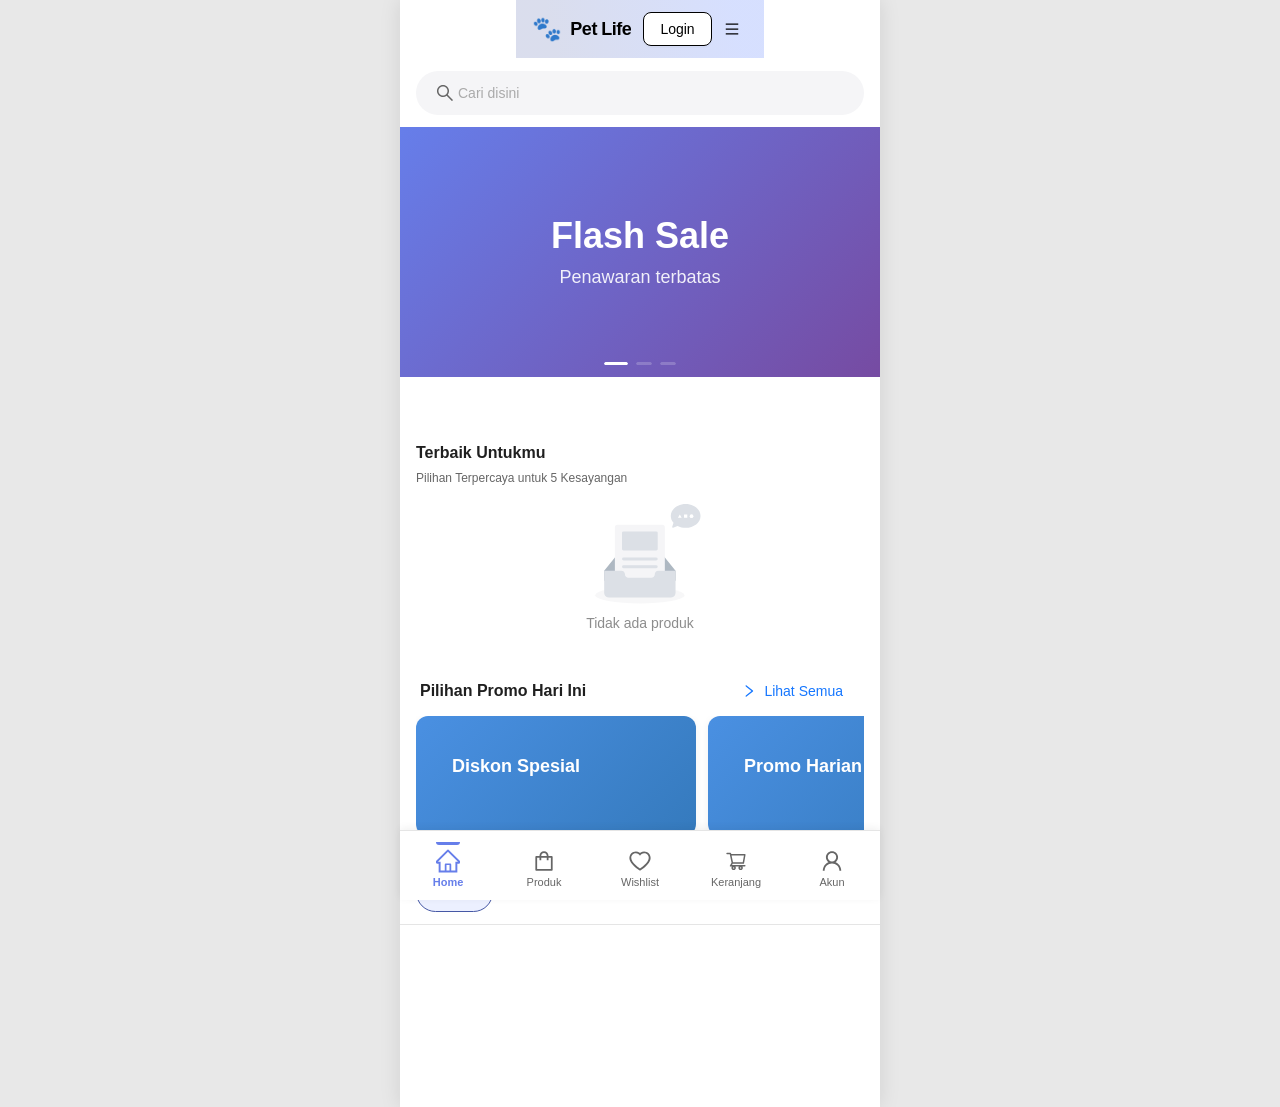
==== commit c7ba91c7: "Updates" ====
--- a/index.html
+++ b/index.html
@@ -6,8 +6,8 @@
     <meta name="viewport" content="width=device-width, initial-scale=1.0, maximum-scale=1.0, user-scalable=no" />
     <meta name="theme-color" content="#5B4CCC" />
     <title>Petshop - Belanja Online Terpercaya</title>
-    <script type="module" crossorigin src="/assets/index-BHUdoMne.js"></script>
-    <link rel="stylesheet" crossorigin href="/assets/index-ZktL9gVp.css">
+    <script type="module" crossorigin src="/assets/index-CuhAK7Bk.js"></script>
+    <link rel="stylesheet" crossorigin href="/assets/index-Cbebw912.css">
   </head>
   <body>
     <div id="root"></div>
--- a/assets/index-Cbebw912.css
+++ b/assets/index-Cbebw912.css
@@ -0,0 +1 @@
+.search-bar-wrapper{width:100%;padding:12px 16px;background:var(--white);position:relative;z-index:88}.search-bar-input{border-radius:24px;font-size:14px;background-color:#f5f5f7;border:none;height:44px;padding:0 20px}.header-search-wrapper .search-bar-input{border-radius:20px;height:40px;background-color:#f5f5f7;border:1px solid #E8E8E8}.search-bar-input .ant-input{background-color:transparent}.search-bar-input:hover,.search-bar-input:focus,.search-bar-input.ant-input-affix-wrapper-focused{background-color:#f5f5f7;border:none;box-shadow:none}.search-bar-input .ant-input::placeholder{color:#aaa}.search-icon{color:var(--text-secondary);font-size:18px}.search-clear-icon{color:var(--text-gray);cursor:pointer;font-size:14px;transition:color .3s}.search-clear-icon:hover{color:var(--text-primary)}.search-drawer{z-index:1000!important}.search-drawer .ant-drawer-mask{background-color:#00000073}.search-drawer .ant-drawer-content-wrapper{box-shadow:none}.search-drawer .ant-drawer-content{background:var(--white)}.search-drawer-content{height:100%;display:flex;flex-direction:column}.search-drawer-header{display:flex;align-items:center;gap:12px;padding:12px 16px;background:var(--white);border-bottom:1px solid var(--border-color);position:sticky;top:0;z-index:10}.search-back-btn{flex-shrink:0;padding:4px;width:40px;height:40px;display:flex;align-items:center;justify-content:center}.search-back-btn .anticon{font-size:20px}.search-drawer-input{flex:1;border-radius:8px;font-size:14px;background-color:var(--bg-gray);border:1px solid var(--border-color)}.search-drawer-input .ant-input{background-color:transparent}.search-drawer-input:hover,.search-drawer-input:focus,.search-drawer-input.ant-input-affix-wrapper-focused{background-color:var(--white);border-color:var(--primary-color);box-shadow:0 0 0 2px #5b4ccc1a}.search-drawer-body{flex:1;overflow-y:auto;background:var(--bg-light)}.search-suggestions{background:var(--white);padding:8px 0}.search-suggestion-item{padding:12px 16px;cursor:pointer;display:flex;align-items:center;gap:12px;border-bottom:1px solid var(--border-color);transition:background-color .2s}.search-suggestion-item:hover{background-color:var(--bg-light)}.search-suggestion-item:last-child{border-bottom:none}.suggestion-icon{color:var(--text-secondary);font-size:16px;flex-shrink:0}.search-suggestion-item .ant-typography{flex:1;font-size:14px;color:var(--text-primary)}.search-suggestion-item strong{font-weight:600;color:var(--primary-color)}.suggestion-remove-icon{color:var(--text-gray);font-size:14px;flex-shrink:0;opacity:0;transition:opacity .2s,color .2s}.search-suggestion-item:hover .suggestion-remove-icon{opacity:1}.suggestion-remove-icon:hover{color:var(--text-primary)}.search-history{background:var(--white);padding:16px 0}.search-history-header{display:flex;justify-content:space-between;align-items:center;padding:0 16px 12px}.search-history-title{font-size:13px;font-weight:600;color:var(--text-secondary);text-transform:uppercase;letter-spacing:.5px}.clear-history-btn{font-size:12px;padding:0;height:auto;color:var(--primary-color)}.search-history-item{padding:12px 16px;cursor:pointer;display:flex;align-items:center;gap:12px;border-bottom:1px solid var(--border-color);transition:background-color .2s}.search-history-item:hover{background-color:var(--bg-light)}.search-history-item:last-child{border-bottom:none}.history-icon{color:var(--text-secondary);font-size:16px;flex-shrink:0}.history-text{flex:1;font-size:14px;color:var(--text-primary)}.history-remove-icon{color:var(--text-gray);font-size:14px;flex-shrink:0;opacity:0;transition:opacity .2s,color .2s}.search-history-item:hover .history-remove-icon{opacity:1}.history-remove-icon:hover{color:var(--text-primary)}.search-empty{display:flex;flex-direction:column;align-items:center;justify-content:center;padding:80px 20px;text-align:center}.search-loading{display:flex;flex-direction:column;align-items:center;justify-content:center;padding:40px 20px;gap:16px}@media (min-width: 768px){.search-drawer .ant-drawer-content-wrapper{max-width:var(--max-mobile-width);margin:0 auto}.search-bar-wrapper{max-width:var(--max-mobile-width);margin:0 auto;left:50%;transform:translate(-50%);right:auto;width:100%}}.modern-header{background:linear-gradient(77.96deg,#4658a533 15.71%,#3461fd33 87.86%);padding:0;height:auto;line-height:normal;position:sticky;top:0;z-index:90;box-shadow:none;transition:background .3s ease,box-shadow .3s ease}.modern-header.header-scrolled{background:#4658a5;box-shadow:0 2px 8px #0000001a}.header-container{padding:0;max-width:100%}.header-top{display:flex;align-items:center;justify-content:space-between;padding:12px 16px;gap:12px}.header-left{display:flex;align-items:center;gap:12px;flex:1;min-width:0;overflow:hidden}.header-menu-btn{color:#000;padding:4px;width:36px;height:36px;display:flex;align-items:center;justify-content:center;flex-shrink:0}.header-menu-btn .anticon{font-size:20px}.header-menu-btn:hover{background-color:#485d561a;color:#000}.header-logo{display:flex;align-items:center;gap:8px;cursor:pointer;-webkit-user-select:none;user-select:none}.logo-icon{font-size:24px;line-height:1}.logo-text{color:#000;font-size:18px;font-weight:700;letter-spacing:-.5px}.header-right{display:flex;align-items:center;gap:4px;flex-shrink:0}.header-icon-btn{color:#000;padding:4px;width:36px;height:36px;display:flex;align-items:center;justify-content:center}.header-icon-btn .anticon{font-size:20px}.header-icon-btn:hover{background-color:#485d561a;color:#000}.header-avatar{cursor:pointer;border:2px solid #000000;flex-shrink:0;background-color:var(--white)}.header-login-btn{color:#000;border-color:#000;font-weight:600;height:32px;padding:0 16px;border-radius:16px}.header-login-btn:hover{background-color:#000;color:var(--white);border-color:#000}.address-bar-wrapper{background-color:#e8e6f5;padding:10px 16px;position:relative;z-index:89}.address-bar{display:flex;align-items:center;gap:8px;cursor:pointer;-webkit-user-select:none;user-select:none}.address-pin-icon{color:var(--primary-color);font-size:18px;flex-shrink:0}.address-info{flex:1;min-width:0}.address-label{font-size:13px;color:var(--text-primary);line-height:1.3}.address-location{color:var(--text-primary);font-weight:700}.address-placeholder{font-size:13px;color:var(--text-secondary);flex:1}.address-arrow{font-size:10px;color:var(--text-secondary);flex-shrink:0}.address-bar-header{display:flex;align-items:center;gap:8px;cursor:pointer;-webkit-user-select:none;user-select:none;flex:1;min-width:0;padding:4px 0}.address-pin-icon-header{color:#000;font-size:18px;flex-shrink:0}.address-info-header{flex:1;min-width:0;overflow:hidden}.address-label-header{font-size:13px;color:#000;line-height:1.3;white-space:nowrap;overflow:hidden;text-overflow:ellipsis}.address-location-header{color:#000;font-weight:700}.address-placeholder-header{font-size:13px;color:#000;opacity:.7;flex:1;white-space:nowrap;overflow:hidden;text-overflow:ellipsis}.address-arrow-header{font-size:10px;color:#000;opacity:.7;flex-shrink:0;margin-left:4px}.header-right .ant-badge{display:flex;align-items:center;justify-content:center}.header-right .ant-badge-count{background-color:#ff4757;font-size:11px;min-width:20px;height:20px;line-height:20px;padding:0 6px;border-radius:10px;box-shadow:0 0 0 2px #4658a533;font-weight:600}.header-right .ant-badge .ant-badge-count{top:2px;right:2px}.ant-dropdown-menu{border-radius:12px;box-shadow:var(--shadow-lg);padding:8px;min-width:200px}.ant-dropdown-menu-item{border-radius:8px;padding:10px 12px;font-size:14px;transition:all .2s}.ant-dropdown-menu-item:hover{background-color:var(--bg-light)}.ant-dropdown-menu-item-icon{font-size:16px;margin-right:12px}.ant-dropdown-menu-item-divider{margin:8px 0;background-color:var(--border-color)}.header-with-back{background:var(--white);box-shadow:0 2px 8px #00000014}.header-search-mode{padding:8px 16px;gap:8px}.header-back-btn{color:var(--text-primary);padding:8px;width:40px;height:40px;display:flex;align-items:center;justify-content:center;flex-shrink:0}.header-back-btn .anticon{font-size:20px}.header-back-btn:hover{background-color:var(--bg-light);color:var(--text-primary)}.header-search-wrapper{flex:1;min-width:0}.header-search-wrapper .search-bar-wrapper{padding:0;background:transparent;position:static;z-index:auto}.header-page-title{flex:1;font-size:18px;font-weight:600;color:var(--text-primary);margin:0;text-align:left}@media (min-width: 768px){.modern-header{max-width:var(--max-mobile-width);margin:0 auto}.address-bar-wrapper{max-width:var(--max-mobile-width);margin:0 auto;left:50%;transform:translate(-50%);right:auto;width:100%}}@media (max-width: 360px){.header-top{padding:10px 12px}.logo-text{font-size:16px}.header-icon-btn,.header-menu-btn{width:32px;height:32px}.header-icon-btn .anticon,.header-menu-btn .anticon{font-size:18px}}.app-layout{min-height:100vh;background-color:var(--bg-light)}.app-content{padding:0 0 80px;margin-top:0;min-height:calc(100vh - 134px);background-color:var(--bg-light)}.bottom-nav{position:fixed;bottom:0;left:0;right:0;height:70px;background-color:var(--white);border-top:1px solid var(--border-color);padding:8px 0;display:flex;align-items:center;justify-content:space-around;z-index:85;box-shadow:0 -2px 8px #0000000f}.nav-item{flex:1;display:flex;flex-direction:column;align-items:center;justify-content:center;gap:4px;cursor:pointer;padding:8px 4px;border-radius:12px;transition:all .3s ease;-webkit-user-select:none;user-select:none;position:relative}.nav-item .anticon{font-size:22px;color:var(--text-secondary);transition:all .3s ease}.nav-label{font-size:11px;color:var(--text-secondary);font-weight:500;transition:all .3s ease;line-height:1.2}.nav-item:active{transform:scale(.95)}.nav-item.active .anticon{color:var(--primary-color);transform:scale(1.1)}.nav-item.active .nav-label{color:var(--primary-color);font-weight:600}.nav-item.active:before{content:"";position:absolute;top:0;left:50%;transform:translate(-50%);width:24px;height:3px;background-color:var(--primary-color);border-radius:0 0 3px 3px}.nav-item .ant-badge{position:relative}.nav-item .ant-badge-count{background-color:var(--discount-color);font-size:10px;min-width:16px;height:16px;line-height:16px;padding:0 4px;border-radius:8px;box-shadow:0 0 0 2px var(--white);font-weight:600}.safe-area-bottom{padding-bottom:calc(8px + env(safe-area-inset-bottom))}@media (min-width: 768px){.app-layout{max-width:var(--max-mobile-width);margin:0 auto;position:relative}.bottom-nav{max-width:var(--max-mobile-width);left:50%;transform:translate(-50%)}}@media (max-width: 360px){.nav-item .anticon{font-size:20px}.nav-label{font-size:10px}.bottom-nav{height:65px}}.slider-container{width:100%;margin-bottom:0;border-radius:0;overflow:hidden;transition:all .3s ease;position:relative}.main-slider{width:100%}.slider-item{height:220px;position:relative}.slider-content-wrapper{width:100%;height:100%;cursor:pointer;transition:all .3s ease;display:flex;align-items:center;justify-content:center;padding:20px}.slider-content-wrapper:active{transform:scale(.98)}.slider-content{text-align:center;z-index:1}.slider-title{font-size:32px;font-weight:700;margin-bottom:8px;color:#fff;line-height:1.2}.slider-subtitle{font-size:16px;font-weight:400;color:#ffffffe6;line-height:1.4;margin:0}.main-slider .ant-carousel .slick-dots{bottom:16px;display:flex!important;justify-content:center;align-items:center;gap:8px}.main-slider .ant-carousel .slick-dots li{width:auto;height:auto;margin:0}.main-slider .ant-carousel .slick-dots li button{width:32px;height:4px;border-radius:2px;background:#ffffff80;transition:all .3s;padding:0;margin:0}.main-slider .ant-carousel .slick-dots li.slick-active button{width:48px;background:#fff}@media (min-width: 768px){.slider-item{height:250px}.slider-title{font-size:36px}.slider-subtitle{font-size:18px}}@media (max-width: 360px){.slider-item{height:180px}.slider-title{font-size:28px}.slider-subtitle{font-size:14px}}.share-modal .ant-drawer-content-wrapper{border-radius:24px 24px 0 0;overflow:hidden}.share-modal .ant-drawer-content{background:var(--white);border-radius:24px 24px 0 0}.share-modal-content{padding-bottom:env(safe-area-inset-bottom)}.share-modal-handle{width:40px;height:4px;background-color:#d9d9d9;border-radius:2px;margin:12px auto 16px}.share-modal-header{padding:0 24px 20px;text-align:center}.share-modal-title{margin:0!important;font-size:18px;font-weight:600;color:var(--text-primary)}.share-options-grid{display:grid;grid-template-columns:repeat(4,1fr);gap:16px;padding:0 24px 32px}.share-option{display:flex;flex-direction:column;align-items:center;gap:8px;cursor:pointer;padding:8px;border-radius:12px;transition:all .3s}.share-option:active{transform:scale(.95);background-color:var(--bg-gray)}.share-option-icon{width:56px;height:56px;border-radius:16px;display:flex;align-items:center;justify-content:center;transition:all .3s;box-shadow:0 2px 8px #0000000f}.share-option-emoji{font-size:28px;line-height:1}.share-option-label{font-size:12px;color:var(--text-primary);text-align:center;font-weight:500;line-height:1.2;word-wrap:break-word;max-width:100%}@media (min-width: 768px){.share-modal .ant-drawer-content-wrapper{max-width:var(--max-mobile-width);margin:0 auto}}@media (max-width: 360px){.share-options-grid{grid-template-columns:repeat(3,1fr)}}.home-page-modern{background-color:var(--bg-light);min-height:100vh;padding-bottom:20px}.hero-section{margin-bottom:0;padding:0}.categories-section-modern{padding:20px 16px;background-color:var(--white);margin-bottom:8px}.section-header-categories{margin-bottom:16px}.section-header-categories .section-title-modern{margin:0!important;font-size:16px;font-weight:700;color:var(--text-primary)}.categories-grid{display:grid;grid-template-columns:repeat(6,1fr);gap:8px}.category-item-modern{display:flex;flex-direction:column;align-items:center;cursor:pointer;-webkit-user-select:none;user-select:none;transition:all .2s ease}.category-item-modern:active{transform:scale(.95)}.category-icon-modern{width:52px;height:52px;border-radius:12px;background:#e8eeff;display:flex;align-items:center;justify-content:center;overflow:hidden;flex-shrink:0;transition:all .3s ease;box-shadow:0 2px 8px #5b4ccc14;opacity:1}.category-item-modern:hover .category-icon-modern{background:#dde5ff;box-shadow:0 4px 12px #5b4ccc26;transform:translateY(-2px)}.category-emoji{font-size:28px;line-height:1}.category-name-modern{font-family:Poppins,sans-serif;font-weight:400;font-size:10px;line-height:10.94px;letter-spacing:0px;text-align:center;color:#2e3137;width:52px;max-width:52px;display:-webkit-box;-webkit-line-clamp:2;line-clamp:2;-webkit-box-orient:vertical;overflow:hidden;word-wrap:break-word}@media (max-width: 360px){.categories-grid{grid-template-columns:repeat(3,1fr);gap:8px}.category-icon-modern{width:48px;height:48px}.category-emoji{font-size:24px}.category-name-modern{width:48px;max-width:48px}}.section-modern{padding:12px;background-color:var(--white);margin-bottom:8px}.section-header-modern{margin-bottom:16px}.section-title-modern{margin:0!important;font-size:18px;font-weight:700;color:var(--text-primary);line-height:1.3}.section-subtitle-modern{font-size:12px;color:var(--text-secondary);display:block;margin-top:4px}.home-page-modern .product-buy-btn{display:none}.flash-sale-section-modern{padding:16px;background:linear-gradient(135deg,#fff5f5,#fff);margin-bottom:8px}.flash-sale-header{display:flex;align-items:center;justify-content:space-between;margin-bottom:12px}.flash-sale-title-row{display:flex;align-items:center;gap:8px}.flash-sale-icon{width:32px;height:32px;border-radius:50%;background-color:#fff;display:flex;align-items:center;justify-content:center;box-shadow:0 2px 8px #ff475733}.flash-sale-title{margin:0!important;font-size:16px;font-weight:700;color:var(--text-primary)}.flash-sale-tag{font-size:10px;padding:2px 8px;border-radius:4px;font-weight:600}.flash-sale-link{font-size:12px;padding:0;height:auto;color:var(--primary-color);font-weight:600}.flash-sale-grid{display:grid;grid-template-columns:repeat(2,1fr);gap:12px}.flash-sale-card-modern{border-radius:12px;overflow:hidden;border:2px solid var(--discount-color);box-shadow:0 4px 12px #ff475726}.flash-sale-card-modern .ant-card-body{padding:10px!important}.flash-sale-image-wrapper{position:relative;width:100%;padding-top:100%;background-color:var(--bg-gray);overflow:hidden}.flash-sale-image{position:absolute;top:0;left:0;width:100%;height:100%;object-fit:cover}.flash-sale-badge{position:absolute;top:8px;right:8px;background-color:var(--discount-color);color:var(--white);padding:4px 8px;border-radius:4px;font-size:10px;font-weight:700;z-index:2}.flash-sale-info{margin-bottom:10px}.flash-sale-name{font-size:13px;color:var(--text-primary);display:block;margin-bottom:6px;line-height:1.3;display:-webkit-box;-webkit-line-clamp:2;line-clamp:2;-webkit-box-orient:vertical;overflow:hidden;min-height:34px}.flash-sale-price{font-size:16px;font-weight:700;color:var(--text-primary);display:block;margin-bottom:6px}.flash-sale-rating{display:flex;align-items:center;gap:4px}.flash-sale-rating-text{font-size:11px;color:var(--text-secondary)}.flash-sale-btn{border-radius:8px;font-weight:600;height:36px;background:linear-gradient(135deg,var(--primary-color) 0%,var(--secondary-color) 100%);border:none}.promo-section-modern{padding:16px;background-color:var(--white);margin-bottom:8px}.promo-header{display:flex;align-items:center;justify-content:space-between;margin-bottom:12px}.promo-title{margin:0!important;font-size:16px;font-weight:700;color:var(--text-primary)}.promo-link{font-size:12px;padding:0;height:auto;color:var(--primary-color);font-weight:600}.promo-banners{display:flex;gap:12px;overflow-x:auto;-webkit-overflow-scrolling:touch;scrollbar-width:none}.promo-banners::-webkit-scrollbar{display:none}.promo-banner{min-width:280px;height:120px;border-radius:12px;background:linear-gradient(135deg,var(--primary-color) 0%,var(--secondary-color) 100%);overflow:hidden;position:relative;box-shadow:0 4px 12px #5b4ccc33}.promo-banner-content{padding:20px;position:relative;z-index:2}.promo-banner-text{color:var(--white);font-size:18px;font-weight:700}.filters-section{padding:12px 16px;background-color:var(--white);margin-bottom:8px;border-top:1px solid var(--border-color);border-bottom:1px solid var(--border-color)}.filters-tabs{display:flex;gap:8px;overflow-x:auto;-webkit-overflow-scrolling:touch;scrollbar-width:none}.filters-tabs::-webkit-scrollbar{display:none}.filter-tab{padding:8px 16px;border-radius:20px;background-color:var(--bg-gray);color:var(--text-primary);font-size:13px;font-weight:600;white-space:nowrap;cursor:pointer;transition:all .3s;-webkit-user-select:none;user-select:none;border:2px solid transparent}.filter-tab:active{transform:scale(.95)}.filter-tab.active{background:#ecf0ff;color:#4658a5;border:1px solid #4658A5;box-shadow:none}@media (min-width: 768px){.home-page-modern{max-width:var(--max-mobile-width);margin:0 auto}.products-grid-modern{column-count:3;column-gap:12px}.categories-grid{grid-template-columns:repeat(6,1fr);gap:12px}.back-to-top{left:50%;transform:translate(-50%)}}@media (min-width: 1024px){.products-grid-modern{column-count:4;column-gap:16px}.section-modern{padding:16px}}@media (max-width: 360px){.products-grid-modern{column-gap:8px}.section-modern{padding:12px}.product-card-modern{margin-bottom:8px}.product-name-modern{font-size:12px}.product-price-modern{font-size:14px}}.products-page-modern{background-color:var(--bg-light);min-height:100vh;padding-bottom:20px}.products-page-header{display:flex;align-items:center;gap:12px;padding:12px 16px;background:#fff;border-bottom:1px solid var(--border-color);position:sticky;top:0;z-index:100}.products-back-btn{display:flex;align-items:center;justify-content:center;border:none;background:transparent;color:#333;font-size:20px;padding:8px;cursor:pointer;width:40px;height:40px;border-radius:50%;transition:background-color .2s;flex-shrink:0}.products-back-btn:hover{background-color:#f5f5f5}.products-search-wrapper{flex:1;min-width:0}.products-search-wrapper .search-bar-wrapper{padding:0;background:transparent}.products-search-wrapper .search-bar-input{border-radius:20px;height:40px;background-color:#f5f5f7;border:none}.category-header{padding:16px;background-color:var(--white);border-bottom:1px solid var(--border-color)}.category-header-content{display:flex;align-items:center;justify-content:space-between}.category-header-title{font-size:18px;font-weight:700;color:var(--text-primary)}.category-clear-btn{color:var(--primary-color);font-size:13px;font-weight:600;padding:4px 12px;height:auto}.category-clear-btn:hover{color:var(--primary-hover);background-color:#5b4ccc0d}.filters-bar{display:flex;gap:8px;padding:12px 16px;background-color:var(--white);border-bottom:1px solid var(--border-color);overflow-x:auto;-webkit-overflow-scrolling:touch;scrollbar-width:none}.filters-bar::-webkit-scrollbar{display:none}.filter-btn{min-width:fit-content;padding:6px 14px;height:32px;border-radius:36px!important;border:1px solid var(--border-color);background-color:var(--white);color:var(--text-primary);font-size:13px;font-weight:500;white-space:nowrap;transition:all .3s}.filter-btn:hover{border-color:var(--primary-color);color:var(--primary-color)}.filter-btn-active{background:#ecf0ff;color:#4658a5;border:1px solid #4658A5;box-shadow:none}.filter-btn-active:hover{background:#ecf0ff;color:#4658a5;border-color:#4658a5}.address-info-bar{padding:10px 16px;background-color:#f8f8fa;border-bottom:1px solid var(--border-color);display:flex;align-items:center;gap:8px;cursor:pointer;-webkit-user-select:none;user-select:none}.address-pin-icon{color:var(--primary-color);font-size:16px;flex-shrink:0}.address-info-text{font-size:12px;color:var(--text-primary);flex:1}.address-info-text strong{color:var(--text-primary);font-weight:600}.address-option{padding:4px 0}.address-option-name{display:flex;align-items:center;gap:8px;margin-bottom:4px}.address-badge{background-color:var(--primary-light);color:var(--primary-color);padding:2px 8px;border-radius:4px;font-size:10px;font-weight:600}.address-option-text{font-size:12px;display:block;line-height:1.4}.address-selector-footer{border-top:1px solid var(--border-color);padding:8px;background-color:var(--bg-light)}.products-content-modern{padding:12px}.products-grid-modern{column-count:2;column-gap:8px;column-fill:balance}.product-card-modern{background-color:var(--white);border-radius:16px;overflow:hidden;border:none;cursor:pointer;transition:all .3s cubic-bezier(.4,0,.2,1);display:inline-block;vertical-align:top;width:100%;margin-bottom:8px;break-inside:avoid;-webkit-column-break-inside:avoid;page-break-inside:avoid;position:relative;box-shadow:0 2px 8px #00000014}.product-card-modern:before{content:"";position:absolute;top:0;left:0;right:0;bottom:0;background:linear-gradient(135deg,#5b4ccc05,#8a5dff05);opacity:0;transition:opacity .3s ease;pointer-events:none;z-index:1}.product-card-modern:hover{transform:translateY(-4px);box-shadow:0 8px 24px #5b4ccc2e}.product-card-modern:hover:before{opacity:1}.product-card-modern:active{transform:translateY(-2px);box-shadow:0 4px 16px #5b4ccc38}.product-image-container{position:relative;width:100%;height:160.5px;background-color:var(--bg-gray);overflow:hidden;border-radius:16px 16px 0 0;z-index:2;break-inside:avoid;-webkit-column-break-inside:avoid;page-break-inside:avoid}.product-image-modern{position:absolute;top:0;left:0;width:100%;height:100%;display:block;object-fit:cover;object-position:center;transition:transform .3s ease}.product-card-modern:hover .product-image-modern{transform:scale(1.05)}.product-image-placeholder{position:absolute;top:0;left:0;width:100%;height:100%;display:flex;align-items:center;justify-content:center;background:linear-gradient(135deg,#f5f5f5,#e0e0e0)}.product-discount-badge{position:absolute;bottom:0;left:0;background:#fff5f6;color:#f94e62;padding:2px 6px;border-top-right-radius:8px;border-bottom-left-radius:0;border:.57px solid rgba(249,78,98,.1);font-family:Inter,-apple-system,BlinkMacSystemFont,Segoe UI,sans-serif;font-size:9.14px;font-weight:700;font-style:normal;line-height:1;letter-spacing:0px;z-index:4;transition:all .3s ease}.product-card-modern:hover .product-discount-badge{background:#ffe8eb}.product-info-modern{padding:8px 8px 12px;flex:1;display:flex;flex-direction:column;gap:4px;position:relative;z-index:2;break-inside:avoid;-webkit-column-break-inside:avoid;page-break-inside:avoid}.product-name-modern{font-family:Inter,-apple-system,BlinkMacSystemFont,Segoe UI,sans-serif;font-size:14px;font-weight:400;font-style:normal;line-height:1.4;letter-spacing:0%;color:var(--text-primary);transition:color .3s ease;word-wrap:break-word}.product-card-modern:hover .product-name-modern{color:var(--primary-color)}.product-price-row{display:flex;align-items:flex-start;justify-content:space-between;gap:8px}.product-price-info{display:flex;flex-direction:column;gap:2px;flex:1}.product-price-modern{font-size:16px;font-weight:700;color:var(--text-primary);line-height:1.2;transition:color .3s ease}.product-card-modern:hover .product-price-modern{color:var(--primary-color)}.product-original-price{font-size:11px;color:var(--text-gray);line-height:1.2}.product-rating-row{display:flex;align-items:center;gap:4px;transition:transform .3s ease}.product-card-modern:hover .product-rating-row{transform:translate(2px)}.product-rating-text{font-size:11px;color:var(--text-secondary);line-height:1}.products-page-modern .product-buy-btn{display:none}.product-buy-btn{margin:0 10px 10px;border-radius:8px;font-weight:600;font-size:13px;height:36px;background:linear-gradient(135deg,var(--primary-color) 0%,var(--secondary-color) 100%);border:none;box-shadow:0 2px 8px #5b4ccc4d;transition:all .3s ease;position:relative;z-index:2}.product-buy-btn:hover,.product-buy-btn:focus{background:linear-gradient(135deg,var(--primary-hover) 0%,var(--primary-dark) 100%);box-shadow:0 4px 12px #5b4ccc66;transform:translateY(-2px)}.product-card-modern:hover .product-buy-btn{box-shadow:0 4px 16px #5b4ccc80}.product-buy-btn:disabled{background:var(--bg-gray);color:var(--text-gray);box-shadow:none}.filter-drawer .ant-drawer-content-wrapper{border-radius:24px 24px 0 0}.filter-drawer .ant-drawer-header{border-bottom:1px solid #E5E5E5;padding:16px 20px;background-color:var(--white)}.filter-drawer .ant-drawer-body{padding:0;background-color:#f5f7fa;overflow-x:hidden}.filter-drawer-header{display:flex;align-items:center;justify-content:center;width:100%;position:relative}.filter-drawer-title{font-size:18px;font-weight:700;color:var(--text-primary)}.filter-reset-btn{position:absolute;right:0;color:#4658a5;font-size:14px;font-weight:600;padding:0;height:auto}.filter-reset-btn:hover{color:#3547a0}.filter-content{padding:0;background-color:var(--white);overflow-x:hidden;width:100%}.filter-section{padding:20px;background-color:#f5f7fa;margin-bottom:0;overflow-x:hidden}.filter-section:last-of-type{margin-bottom:0;padding-bottom:0}.filter-section-title{display:block;margin-bottom:16px;font-size:16px;font-weight:700;color:#1a1a1a}.filter-pills-container{display:flex;flex-wrap:wrap;gap:10px}.filter-pill{padding:10px 20px;height:auto;border-radius:24px;border:1px solid #E0E0E0;background-color:var(--white);color:#2e3137;font-size:14px;font-weight:400;transition:all .3s;line-height:1.4}.filter-pill:hover{border-color:#4658a5;color:#4658a5;background-color:var(--white)}.filter-pill-active{background:#ecf0ff!important;color:#4658a5!important;border:1px solid #4658A5!important;font-weight:500}.filter-pill-active:hover{background:#ecf0ff!important;color:#4658a5!important;border-color:#4658a5!important}.filter-apply-btn{margin:20px;border-radius:16px;height:52px;font-size:16px;font-weight:600;background:#5046a5;border:none;box-shadow:none;width:calc(100% - 40px)}.filter-apply-btn:hover,.filter-apply-btn:focus{background:#4a3db8;box-shadow:none}.back-to-top{position:fixed;bottom:90px;left:50%;transform:translate(-50%);z-index:90;animation:fadeInUp .3s ease-in-out}@keyframes fadeInUp{0%{opacity:0;transform:translate(-50%) translateY(20px)}to{opacity:1;transform:translate(-50%) translateY(0)}}.back-to-top-btn{width:151px;height:32px;max-height:32px;border-radius:32px!important;background:#ecf0ff!important;border:none!important;box-shadow:0 4px 8px #00000014!important;font-family:Poppins,sans-serif!important;font-weight:600!important;font-size:12px!important;line-height:16px!important;letter-spacing:0%;text-align:center;color:#4658a5!important;display:flex!important;align-items:center!important;justify-content:center!important;gap:8px;padding:8px 16px!important;transition:all .3s ease}.back-to-top-btn:hover,.back-to-top-btn:focus{background:#dde5ff!important;color:#4658a5!important;box-shadow:0 6px 12px #0000001f!important;transform:translateY(-2px)}.back-to-top-btn:active{transform:translateY(0);box-shadow:0 2px 4px #00000014!important}.loading-container{display:flex;justify-content:center;align-items:center;min-height:300px;padding:40px}@media (min-width: 768px){.products-page-modern{max-width:var(--max-mobile-width);margin:0 auto}.products-grid-modern{column-count:3;column-gap:12px}.filter-drawer .ant-drawer-content-wrapper{max-width:var(--max-mobile-width);margin:0 auto}.back-to-top{left:50%;transform:translate(-50%)}}@media (min-width: 1024px){.products-grid-modern{column-count:4;column-gap:16px}.products-content-modern{padding:16px}}@media (max-width: 360px){.products-grid-modern{column-gap:8px}.products-content-modern{padding:12px}.product-card-modern{margin-bottom:8px}.product-name-modern{font-size:12px}.product-price-modern{font-size:14px}}.product-detail-page{min-height:100vh;padding-bottom:80px;background-color:#f1f6fb}.product-detail-loading,.product-detail-error{display:flex;align-items:center;justify-content:center;min-height:100vh;font-size:16px}.product-detail-top-nav{position:sticky;top:0;z-index:100;display:flex;align-items:center;justify-content:space-between;padding:12px 16px;background:#fff;box-shadow:0 1px 4px #00000014}.nav-back-btn{display:flex;align-items:center;justify-content:center;border:none;background:transparent;color:#333;font-size:20px;padding:8px;cursor:pointer;width:40px;height:40px;border-radius:50%;transition:background-color .2s}.nav-back-btn:hover{background-color:#f5f5f5}.nav-icons-group{display:flex;align-items:center;gap:4px}.nav-icon-btn{display:flex;align-items:center;justify-content:center;border:none;background:transparent;color:#333;font-size:20px;padding:8px;cursor:pointer;width:40px;height:40px;border-radius:50%;position:relative;transition:background-color .2s}.nav-icon-btn:hover{background-color:#f5f5f5}.nav-cart-btn{position:relative}.cart-badge{position:absolute;top:4px;right:4px;background:#ff4d4f;color:#fff;border-radius:50%;min-width:18px;height:18px;font-size:10px;display:flex;align-items:center;justify-content:center;font-weight:700;padding:0 4px;line-height:1}.product-image-section{position:relative;width:100%;background:#f5f5f5}.product-image-carousel{width:100%}.product-image-slide{width:100%;aspect-ratio:1;display:flex;align-items:center;justify-content:center;background:#f5f5f5}.product-main-image{width:100%;height:100%;object-fit:contain;background:#fff}.product-image-placeholder{width:100%;aspect-ratio:1;display:flex;align-items:center;justify-content:center;background:#f5f5f5}.product-image-indicator{position:absolute;bottom:12px;left:12px;background:#0009;color:#fff;padding:4px 12px;border-radius:20px;font-size:12px;font-weight:500;display:inline-block}.product-details-section{background:#fff;padding:20px 16px;border-radius:16px;margin:8px 16px}.product-price{font-size:24px;font-weight:700;color:#333;margin-bottom:12px;line-height:1.2}.product-name{font-size:16px;font-weight:500;color:#333;margin-bottom:12px;line-height:1.4;display:-webkit-box;-webkit-line-clamp:2;line-clamp:2;-webkit-box-orient:vertical;overflow:hidden;text-overflow:ellipsis}.product-rating-section{display:flex;align-items:center;gap:6px;margin-bottom:12px;flex-wrap:wrap}.product-rating-section .ant-rate{margin:0;line-height:1}.product-rating-section .ant-rate-star{margin-right:2px}.rating-text{font-size:14px;color:#666}.product-categories{font-size:14px;color:#666;margin-bottom:16px}.product-description-section{margin-top:16px}.product-description-text{font-size:14px;color:#333;line-height:1.6;margin-bottom:8px}.read-more-btn{padding:0;height:auto;font-size:14px;font-weight:600;color:var(--primary-color);background:transparent;border:none;cursor:pointer;display:flex;align-items:center;gap:4px;margin-top:8px;transition:color .3s}.read-more-btn:hover{color:var(--primary-hover)}.product-specifications-table{margin-top:20px;padding-top:20px;border-top:1px solid #e5e5e5}.spec-table{width:100%;border-collapse:collapse;background:transparent}.spec-table tbody tr{border-bottom:1px solid #f0f0f0}.spec-table tbody tr:last-child{border-bottom:none}.spec-label{padding:12px 0;font-size:14px;color:#666;font-weight:400;width:45%;vertical-align:top;text-align:left}.spec-value{padding:12px 0;font-size:14px;color:#1a1a1a;font-weight:400;vertical-align:top;text-align:left}.spec-category{color:var(--primary-color);font-weight:500}.reviews-section{background:#fff;padding:20px 16px;border-radius:16px;margin:8px 16px}.reviews-title{font-size:18px;font-weight:600;margin-bottom:16px;color:#333}.reviews-loading{display:flex;justify-content:center;padding:40px 0}.reviews-summary{display:flex;align-items:center;gap:6px;margin-bottom:20px;flex-wrap:wrap}.reviews-summary .ant-rate{margin:0;line-height:1}.reviews-summary .ant-rate-star{margin-right:2px}.reviews-summary-text{font-size:14px;color:#666}.review-item{margin-bottom:16px}.review-text{font-size:14px;color:#333;line-height:1.6;margin-bottom:8px}.review-more-btn{padding:0;height:auto;font-size:14px;color:#1890ff}.review-images{display:grid;grid-template-columns:repeat(4,1fr);gap:8px;margin-top:16px;width:100%}.review-image-item{aspect-ratio:1;border-radius:8px;overflow:hidden;background:#e0e0e0;display:flex;align-items:center;justify-content:center;width:100%;min-height:0}.review-image-item img{width:100%;height:100%;object-fit:cover}.review-image-more{background:#e0e0e0;color:#666;font-size:12px;font-weight:500;text-align:center;padding:8px;display:flex;align-items:center;justify-content:center}.review-image-placeholder{background:#e0e0e0;border-radius:8px}.related-products-section{padding:20px 16px;background:#fff;border-radius:16px;margin:8px 16px}.related-products-header{display:flex;justify-content:space-between;align-items:center;margin-bottom:16px}.related-products-title{font-size:18px;font-weight:600;margin:0;color:#333}.see-all-btn{padding:0;height:auto;font-size:14px;color:#1890ff}.related-products-list{display:flex;gap:8px;overflow-x:auto;-webkit-overflow-scrolling:touch;scrollbar-width:none;padding-bottom:4px}.related-products-list::-webkit-scrollbar{display:none}.related-product-card{flex:0 0 auto;width:calc((100% - 8px)*.4);min-width:140px;background:#fff;border-radius:8px;overflow:hidden;cursor:pointer;transition:transform .2s}.related-product-card:active{transform:scale(.98)}.related-product-image-wrapper{position:relative;width:100%;aspect-ratio:1;background:#f5f5f5;border-radius:8px;overflow:hidden}.related-product-image{width:100%;height:100%;object-fit:cover}.related-product-placeholder{width:100%;height:100%;display:flex;align-items:center;justify-content:center;color:#ccc;font-size:32px}.related-product-discount{position:absolute;top:8px;left:8px;background:#ff4d4f;color:#fff;padding:4px 8px;border-radius:4px;font-size:11px;font-weight:600}.related-product-info{padding:12px 8px}.related-product-name{font-size:13px;font-weight:500;color:#333;margin-bottom:8px;display:-webkit-box;-webkit-line-clamp:2;line-clamp:2;-webkit-box-orient:vertical;overflow:hidden;line-height:1.4;min-height:36px}.related-product-price{display:flex;align-items:center;gap:8px;margin-bottom:8px;flex-wrap:wrap}.related-product-current-price{font-size:14px;font-weight:600;color:#333}.related-product-original-price{font-size:12px;color:#999;text-decoration:line-through}.related-product-rating{display:flex;align-items:center;gap:4px;font-size:12px;color:#666}.back-to-top-btn{position:fixed;bottom:100px;left:50%;transform:translate(-50%);z-index:99;border-radius:40px;box-shadow:0 4px 12px #00000026;background:var(--white);border:1px solid var(--border-color);padding:10px 16px;display:flex;align-items:center;gap:8px;cursor:pointer;font-size:14px;font-weight:600;color:var(--text-primary);transition:all .3s;height:44px}.back-to-top-btn:hover{background:var(--bg-light);border-color:var(--text-secondary);transform:translate(-50%) translateY(-2px);box-shadow:0 6px 16px #0003}.product-detail-bottom-nav{position:fixed;bottom:0;left:0;right:0;display:flex;gap:12px;padding:12px 16px;background:#fff;box-shadow:0 -2px 8px #0000001a;z-index:100}.buy-now-btn{flex:1;height:44px;border:1px solid var(--primary-color);color:var(--primary-color);background:var(--white);border-radius:40px;font-size:14px;font-weight:600;cursor:pointer;transition:all .3s;display:flex;align-items:center;justify-content:center}.buy-now-btn:hover:not(:disabled){border-color:var(--primary-hover);color:var(--primary-hover);background:var(--primary-light)}.buy-now-btn:disabled{opacity:.5;cursor:not-allowed;border-color:var(--border-color);color:var(--text-gray)}.add-to-cart-btn{flex:1;height:44px;background:var(--primary-color);border:none;border-radius:40px;font-size:14px;font-weight:600;display:flex;align-items:center;justify-content:center;gap:8px;color:var(--white);cursor:pointer;transition:all .3s}.add-to-cart-btn:hover:not(:disabled){background:var(--primary-hover)}.add-to-cart-btn:disabled{opacity:.5;cursor:not-allowed;background:var(--border-color)}@media (min-width: 768px){.product-detail-page{max-width:768px;margin:0 auto}.product-details-section,.reviews-section,.related-products-section{padding:24px}.related-products-carousel{margin:0;padding:0}}.product-detail-page .ant-carousel .slick-slide{text-align:center;overflow:hidden}.product-detail-page .ant-carousel .slick-list{margin:0}.product-detail-page .ant-typography{margin-bottom:0}.product-detail-page .ant-rate-star{margin-right:2px}.product-detail-page .ant-empty{margin:20px 0}.categories-page{padding:16px;min-height:calc(100vh - 60px)}.category-card{border-radius:12px;text-align:center}.category-image-wrapper{width:100%;padding-top:100%;position:relative;overflow:hidden;background:var(--bg-gray)}.category-image{position:absolute;top:0;left:0;width:100%;height:100%;object-fit:cover}.category-name{font-weight:600;margin-top:8px}.flash-sales-page{padding:16px;min-height:calc(100vh - 60px)}.flash-sales-section{margin-bottom:32px}.section-header{display:flex;align-items:center;gap:8px;margin-bottom:16px}.section-icon{color:var(--primary-color);font-size:24px}.upcoming-sale-card{border-radius:12px}.upcoming-image{width:100%;border-radius:8px}.upcoming-time{margin:8px 0}.faq-page,.contact-page{padding:16px;min-height:calc(100vh - 60px)}.contact-info{display:flex;flex-direction:column;gap:8px;margin-bottom:24px;padding:16px;background:var(--bg-gray);border-radius:8px}.auth-page{min-height:100vh;display:flex;align-items:center;justify-content:center;padding:20px;background:#fff}.auth-container{width:100%;max-width:400px;display:flex;flex-direction:column}.auth-header{text-align:center;margin-bottom:32px}.auth-logo{display:flex;justify-content:center;margin-bottom:24px}.auth-logo img{width:80px;height:80px;border-radius:12px;object-fit:contain;background:#f0f0f0;padding:12px}.auth-title{color:var(--primary-color, #667eea)!important;font-size:28px!important;font-weight:700!important;margin-bottom:12px!important;text-align:center}.auth-description{color:#666;font-size:14px;line-height:1.5;text-align:center;display:block;margin-bottom:0}.auth-form{width:100%}.auth-input{height:48px;border-radius:8px;background:#f5f5f5;border:none;font-size:16px}.auth-input:focus,.auth-input:hover{background:#f5f5f5;border-color:var(--primary-color, #667eea)}.auth-input::placeholder{color:#999}.auth-forgot-password{text-align:right;margin-bottom:24px;margin-top:-8px}.auth-forgot-password a{color:#666;font-size:14px;text-decoration:none}.auth-forgot-password a:hover{color:var(--primary-color, #667eea)}.auth-checkbox{margin-bottom:24px}.auth-checkbox-text{color:#333;font-size:14px}.auth-checkbox-text a{color:var(--primary-color, #667eea);text-decoration:none;font-weight:500}.auth-checkbox-text a:hover{text-decoration:underline}.auth-button{height:48px!important;font-size:16px!important;font-weight:600!important;border-radius:60px!important;margin-top:8px;color:#fff!important}.auth-button:hover,.auth-button:focus{color:#fff!important}.auth-footer{text-align:center;margin-top:32px}.auth-footer-text{color:#333;font-size:14px}.auth-footer-text a{color:var(--primary-color, #667eea);font-weight:600;text-decoration:none}.auth-footer-text a:hover{text-decoration:underline}.auth-form .ant-form-item{margin-bottom:20px}.auth-form .ant-input-affix-wrapper{background:#f5f5f5;border:none;border-radius:8px;height:48px}.auth-form .ant-input-affix-wrapper:hover,.auth-form .ant-input-affix-wrapper-focused{background:#f5f5f5;border-color:var(--primary-color, #667eea);box-shadow:0 0 0 2px #667eea1a}.auth-form .ant-input{background:transparent;border:none}.auth-form .ant-input-password-icon{color:#999}.auth-form .ant-checkbox-wrapper{align-items:flex-start}.auth-form .ant-checkbox{margin-top:2px}.profile-page{padding:0;min-height:calc(100vh - 60px);background-color:var(--bg-gray)}.profile-settings-header{display:flex;align-items:center;padding:16px;background-color:var(--white);position:sticky;top:0;z-index:100;box-shadow:0 2px 4px #0000000d}.profile-settings-title{font-size:18px;font-weight:600;color:var(--text-primary);margin:0}.profile-page .ant-tabs{background-color:var(--white);margin:16px;border-radius:12px;padding:16px;box-shadow:var(--shadow)}.profile-header{text-align:center;margin-bottom:24px}.profile-account-page{min-height:100vh;background-color:var(--bg-gray);padding-bottom:20px}.profile-account-header{display:flex;align-items:center;padding:12px 16px;background-color:var(--white);position:sticky;top:0;z-index:100;box-shadow:0 1px 2px #0000000d}.back-icon{font-size:20px;color:var(--text-primary);cursor:pointer;margin-right:12px;padding:4px;display:flex;align-items:center}.profile-account-title{font-size:18px;font-weight:600;color:var(--text-primary);margin:0;flex:1}.profile-section{display:flex;flex-direction:column;align-items:center;padding:32px 16px 24px;background-color:var(--white);margin-bottom:12px}.profile-picture-wrapper{position:relative;margin-bottom:20px}.profile-avatar{width:80px!important;height:80px!important;border:none}.camera-icon-wrapper{position:absolute;bottom:0;right:0;background-color:var(--primary-color);border-radius:50%;width:28px;height:28px;display:flex;align-items:center;justify-content:center;cursor:pointer;border:3px solid var(--white);box-shadow:0 2px 4px #00000026}.camera-icon{color:var(--white);font-size:14px}.profile-name{font-size:20px;font-weight:600;color:var(--text-primary);margin:0 0 6px}.profile-email{font-size:14px;color:var(--text-secondary);margin:0}.quick-access-card{display:flex;justify-content:space-around;background-color:var(--white);padding:20px 16px;margin:0 16px 12px;border-radius:12px;box-shadow:0 1px 3px #00000014}.quick-access-button{display:flex;flex-direction:column;align-items:center;cursor:pointer;flex:1;transition:transform .2s}.quick-access-button:active{transform:scale(.95)}.quick-access-icon-wrapper{width:56px;height:56px;border-radius:12px;background-color:var(--primary-light);display:flex;align-items:center;justify-content:center;margin-bottom:10px}.quick-access-icon{font-size:24px;color:var(--primary-color)}.quick-access-label{font-size:13px;color:var(--text-primary);font-weight:500;text-align:center}.settings-section{margin:0 16px 12px}.settings-section-title{font-size:14px;font-weight:600;color:var(--text-primary);margin:0 0 8px;padding:0 4px}.settings-card{background-color:var(--white);border-radius:12px;box-shadow:0 1px 3px #00000014;overflow:hidden}.settings-item{display:flex;align-items:center;justify-content:space-between;padding:16px;cursor:pointer;border-bottom:1px solid var(--border-color);transition:background-color .2s}.settings-item:last-child{border-bottom:none}.settings-item:active{background-color:var(--bg-light)}.settings-item-left{display:flex;align-items:center;gap:12px;flex:1}.settings-item-icon{font-size:20px;color:var(--primary-color);min-width:20px}.settings-item-label{font-size:14px;color:var(--text-primary);font-weight:500}.settings-item-arrow{font-size:14px;color:var(--text-secondary);margin-left:8px}.promo-section{margin:0 16px 16px}.promo-header{display:flex;align-items:center;justify-content:space-between;margin-bottom:8px;padding:0 4px}.promo-title{font-size:14px;font-weight:600;color:var(--text-primary);margin:0}.promo-close{font-size:18px;color:var(--text-secondary);cursor:pointer;padding:4px;display:flex;align-items:center;justify-content:center}.promo-banner{background:linear-gradient(135deg,#4a90e2,#357abd);border-radius:12px;padding:16px;box-shadow:var(--shadow);position:relative;overflow:hidden}.promo-content{position:relative;z-index:1}.promo-text{font-size:14px;color:var(--white);margin:0 0 12px;line-height:1.5}.promo-button{background-color:var(--white);color:var(--primary-color);border:none;border-radius:8px;padding:10px 20px;font-size:14px;font-weight:600;cursor:pointer;transition:transform .2s,box-shadow .2s}.promo-button:hover{transform:translateY(-2px);box-shadow:0 4px 8px #00000026}.promo-button:active{transform:translateY(0)}.profile-data-page{min-height:100vh;background-color:var(--bg-gray);padding-bottom:20px}.profile-data-header{display:flex;align-items:center;padding:16px;background-color:var(--white);position:sticky;top:0;z-index:100;box-shadow:0 2px 4px #0000000d}.profile-data-title{font-size:18px;font-weight:600;color:var(--text-primary);margin:0}.profile-data-card{background-color:var(--white);border-radius:12px;margin:16px;padding:20px;box-shadow:var(--shadow)}.profile-data-field{padding:12px 0}.profile-data-label{display:block;font-size:12px;color:var(--text-secondary);margin-bottom:8px;font-weight:500}.profile-data-value{font-size:16px;font-weight:600;color:var(--text-primary);margin:0}.profile-data-divider{height:1px;background-color:var(--border-color);margin:0}.profile-data-edit-button{width:100%;margin-top:20px}.profile-data-edit-button,.profile-data-edit-button.ant-btn{height:44px;border-radius:40px!important;border:1px solid var(--primary-color);color:var(--primary-color);background-color:var(--white);font-weight:600;font-size:14px}.profile-data-edit-button:hover:not(:disabled){border-color:var(--primary-hover);color:var(--primary-hover);background-color:var(--primary-light)}.profile-data-form{margin-top:8px}.profile-data-form .ant-form-item{margin-bottom:20px}.profile-data-form .ant-form-item-label>label{font-size:12px;color:var(--text-secondary);font-weight:500}.profile-data-form-actions{display:flex;gap:12px;margin-top:24px}.profile-data-cancel-button{flex:1}.profile-data-cancel-button,.profile-data-cancel-button.ant-btn{height:44px;border-radius:40px!important;border:1px solid var(--border-color);color:var(--text-primary);background-color:var(--white);font-weight:600;font-size:14px}.profile-data-cancel-button:hover:not(:disabled){border-color:var(--text-secondary);color:var(--text-primary);background-color:var(--bg-light)}.profile-data-save-button{flex:1}.profile-data-save-button,.profile-data-save-button.ant-btn{height:44px;border-radius:40px!important;font-weight:600;font-size:14px}.addresses-page{min-height:100vh;background-color:var(--bg-gray);padding-bottom:20px}.addresses-header{display:flex;align-items:center;padding:16px;background-color:var(--white);position:sticky;top:0;z-index:100;box-shadow:0 2px 4px #0000000d}.back-icon{font-size:20px;color:var(--text-primary);cursor:pointer;margin-right:16px;padding:4px}.addresses-title{font-size:18px;font-weight:600;color:var(--text-primary);margin:0}.addresses-content{padding:16px}.addresses-section-title{font-size:14px;font-weight:500;color:var(--text-secondary);margin:0 0 12px}.addresses-list{display:flex;flex-direction:column;gap:12px;margin-bottom:16px}.address-card{background-color:var(--white);border:1px solid var(--border-color);border-radius:12px;padding:16px;position:relative}.address-card-primary{background-color:var(--primary-light);border:1px solid var(--primary-color)}.address-primary-badge{position:absolute;top:12px;right:12px;background-color:#ff4757;color:var(--white);font-size:10px;font-weight:600;padding:4px 8px;border-radius:4px}.address-card-name{font-size:16px;font-weight:600;color:var(--text-primary);margin:0 0 8px;padding-right:80px}.address-card-address{font-size:14px;color:var(--text-secondary);margin:0 0 12px;line-height:1.5}.address-card-actions{display:flex;align-items:center;gap:8px}.address-edit-button{border:1px solid var(--primary-color);color:var(--primary-color);background-color:var(--white);border-radius:8px;height:36px;font-size:14px;font-weight:500;padding:0 16px}.address-edit-button:hover{border-color:var(--primary-hover);color:var(--primary-hover);background-color:var(--primary-light)}.address-delete-button{width:36px;height:36px;border-radius:50%;border:1px solid var(--primary-color);color:var(--primary-color);background-color:var(--white);display:flex;align-items:center;justify-content:center;padding:0}.address-delete-button:hover{border-color:var(--primary-hover);color:var(--primary-hover);background-color:var(--primary-light)}.address-set-primary-button{position:absolute;top:12px;right:12px;background-color:var(--bg-gray);color:var(--text-primary);border:none;border-radius:4px;font-size:10px;font-weight:600;padding:4px 8px;height:auto}.address-set-primary-button:hover{background-color:var(--border-color);color:var(--text-primary)}.address-add-button-wrapper{border:2px dashed var(--border-color);border-radius:12px;padding:16px;display:flex;align-items:center;justify-content:center;gap:8px;cursor:pointer;transition:border-color .2s,background-color .2s;background-color:var(--white)}.address-add-button-wrapper:hover{border-color:var(--primary-color);background-color:var(--primary-light)}.address-add-icon{font-size:20px;color:var(--text-secondary)}.address-add-text{font-size:14px;color:var(--text-secondary);font-weight:500}.address-delete-modal-wrap{display:flex;align-items:flex-end}.address-delete-modal .ant-modal{margin:0;max-width:100%;top:auto;padding-bottom:0}.address-delete-modal .ant-modal-content{border-radius:20px 20px 0 0;padding:0;max-height:80vh}.address-delete-modal .ant-modal-body{padding:0}.delete-modal-content{padding:20px 24px 32px}.delete-modal-handle{width:40px;height:4px;background-color:var(--border-color);border-radius:2px;margin:0 auto 20px}.delete-modal-title{font-size:18px;font-weight:600;color:var(--text-primary);margin:0 0 20px;text-align:center}.delete-modal-icon-wrapper{display:flex;justify-content:center;margin-bottom:20px}.delete-modal-icon{font-size:48px;color:var(--primary-color);position:relative}.delete-modal-icon:after{content:"";position:absolute;top:-4px;right:-4px;width:12px;height:12px;background-color:#ff4757;border-radius:50%;border:2px solid var(--white)}.delete-modal-text{font-size:14px;color:var(--text-primary);text-align:center;margin:0 0 24px;line-height:1.5}.delete-modal-text strong{font-weight:600}.delete-modal-actions{display:flex;gap:12px}.delete-modal-cancel{flex:1;height:44px;border-radius:8px;border:1px solid var(--primary-color);color:var(--primary-color);background-color:var(--white);font-weight:600}.delete-modal-cancel:hover{border-color:var(--primary-hover);color:var(--primary-hover);background-color:var(--primary-light)}.delete-modal-confirm{flex:1;height:44px;border-radius:8px;font-weight:600}.cart-page{padding:16px;min-height:calc(100vh - 60px)}.cart-card{border-radius:16px}.cart-header{display:flex;justify-content:space-between;align-items:center;margin-bottom:16px}.cart-item{padding:16px 0;border-bottom:1px solid var(--border-color)}.cart-item:last-child{border-bottom:none}.cart-item-content{display:flex;gap:16px;width:100%}.cart-item-image{width:80px;height:80px;object-fit:cover;border-radius:8px}.cart-item-info{flex:1;display:flex;flex-direction:column;gap:8px}.cart-item-price{color:var(--primary-color);font-weight:600;font-size:16px}.cart-item-actions{display:flex;align-items:center;gap:12px;margin-top:8px}.quantity-controls{display:flex;align-items:center;gap:4px;border:1px solid #d9d9d9;border-radius:6px;padding:2px;background:#fff}.quantity-btn{width:28px;height:28px;padding:0;display:flex;align-items:center;justify-content:center;border:none;background:transparent;color:var(--primary-color);transition:all .2s}.quantity-btn:hover:not(:disabled){background:#f0f0f0;color:var(--primary-hover)}.quantity-btn:disabled{opacity:.3;cursor:not-allowed}.quantity-input-readonly{width:50px;border:none;box-shadow:none;text-align:center;padding:0}.quantity-input-readonly .ant-input-number-input{text-align:center;padding:0;border:none;background:transparent}.quantity-input-readonly:hover{border:none}.quantity-input-readonly:focus,.quantity-input-readonly:focus-within{border:none;box-shadow:none}.cart-summary{margin:24px 0}.summary-row{display:flex;justify-content:space-between;margin-bottom:12px}.summary-row.total{margin-top:16px}.total-price{margin:0!important;color:var(--primary-color)}.checkout-button{height:48px;font-size:16px;font-weight:600;margin-top:16px}.invoice-container{padding:16px;max-width:800px;margin:0 auto;background:#fff}.invoice-actions{margin-bottom:24px;display:flex;gap:12px;justify-content:flex-end}.invoice-content{background:#fff;padding:32px;box-shadow:0 2px 8px #0000001a}.invoice-header{display:flex;justify-content:space-between;align-items:flex-start;border-bottom:2px solid #000;padding-bottom:16px;margin-bottom:32px}.invoice-header h1{margin:0;font-size:32px;font-weight:700}.invoice-number{font-size:14px;margin:8px 0 4px;color:#666}.invoice-date{font-size:14px;margin:0;color:#666}.invoice-logo h2{margin:0;font-size:24px;text-align:right}.invoice-body{margin-top:32px}.invoice-section{margin-bottom:32px}.invoice-section h3{font-size:18px;margin-bottom:12px;border-bottom:1px solid #eee;padding-bottom:8px}.invoice-info p{margin:4px 0;line-height:1.6}.invoice-table{width:100%;border-collapse:collapse;margin-top:16px}.invoice-table thead{background-color:#f5f5f5}.invoice-table th,.invoice-table td{padding:12px;text-align:left;border:1px solid #ddd}.invoice-table th{font-weight:700;text-align:center}.invoice-table td:first-child,.invoice-table th:first-child{text-align:center;width:50px}.invoice-table td:nth-child(3),.invoice-table th:nth-child(3){text-align:center;width:80px}.invoice-table td:nth-child(4),.invoice-table td:nth-child(5),.invoice-table th:nth-child(4),.invoice-table th:nth-child(5){text-align:right}.invoice-summary{margin-top:24px;padding:16px;background-color:#f9f9f9;border-radius:4px}.summary-row{display:flex;justify-content:space-between;padding:8px 0;border-bottom:1px solid #eee}.summary-row:last-child{border-bottom:none}.summary-row.total{margin-top:8px;padding-top:16px;border-top:2px solid #000;font-size:18px}.summary-row .discount{color:#52c41a}.invoice-footer{margin-top:48px;padding-top:24px;border-top:1px solid #eee;text-align:center}.invoice-footer p{margin:8px 0}.footer-note{font-size:12px;color:#666;font-style:italic}@media print{.no-print{display:none!important}.invoice-container{padding:0;max-width:100%}.invoice-content{box-shadow:none;padding:0}.invoice-section,.invoice-table{page-break-inside:avoid}@page{margin:1cm}}.chat-page{display:flex;height:calc(100vh - 64px);padding:0;gap:0;background:#f5f5f5}.chat-sidebar{width:100%;height:100%;background:#fff;border-right:1px solid #e0e0e0;display:flex;flex-direction:column}.chat-main{display:none;flex:1;flex-direction:column;background:#fff;height:100%}.chat-main.active{display:flex}.chat-header{padding:12px 16px;border-bottom:1px solid #e0e0e0;background:#fff;display:flex;justify-content:space-between;align-items:center;position:sticky;top:0;z-index:10}.chat-messages{flex:1;overflow-y:auto;padding:16px;background:#f5f5f5;-webkit-overflow-scrolling:touch}.chat-input-area{padding:12px 16px;border-top:1px solid #e0e0e0;background:#fff;position:sticky;bottom:0;z-index:10}.message-bubble{display:flex;margin-bottom:12px;animation:fadeIn .3s ease-in}.message-bubble.user{justify-content:flex-end}.message-bubble.admin{justify-content:flex-start}.message-content{max-width:75%;padding:10px 14px;border-radius:18px;word-wrap:break-word;box-shadow:0 1px 2px #0000001a}.message-bubble.user .message-content{background:var(--primary-color);color:#fff;border-bottom-right-radius:4px}.message-bubble.admin .message-content{background:#fff;color:#000;border-bottom-left-radius:4px}.message-time{font-size:11px;margin-top:4px;opacity:.7}.conversation-item{padding:12px 16px;border-bottom:1px solid #f0f0f0;cursor:pointer;transition:background .2s;position:relative}.conversation-item:hover{background:#f5f5f5}.conversation-item.active{background:#e6f7ff;border-left:3px solid var(--primary-color)}.conversation-item.unread{background:#f0f7ff}.conversation-subject{font-weight:600;font-size:14px;margin-bottom:4px;color:#212121}.conversation-preview{font-size:12px;color:#757575;overflow:hidden;text-overflow:ellipsis;white-space:nowrap;margin-bottom:4px}.conversation-meta{display:flex;justify-content:space-between;align-items:center;font-size:11px;color:#999}.back-button{display:flex;align-items:center;gap:8px;padding:8px;margin-right:8px;border:none;background:transparent;cursor:pointer;color:var(--primary-color)}@keyframes fadeIn{0%{opacity:0;transform:translateY(10px)}to{opacity:1;transform:translateY(0)}}@media (max-width: 767px){.chat-page{flex-direction:column;height:calc(100vh - 64px);position:relative}.chat-sidebar{width:100%;height:100%;position:absolute;top:0;left:0;z-index:100;transition:transform .3s ease}.chat-sidebar.hidden{transform:translate(-100%)}.chat-main{width:100%;height:100%;position:absolute;top:0;left:0}.chat-main.active{display:flex}.chat-input-area{position:fixed;bottom:60px;left:0;right:0;z-index:999;box-shadow:0 -2px 8px #0000001a;border-top:1px solid #e0e0e0;border-bottom:none}.chat-messages{padding-bottom:80px}.message-content{max-width:85%}.conversation-item{padding:14px 16px}}@media (min-width: 768px){.chat-page{padding:16px;gap:16px}.chat-sidebar{width:320px;flex-shrink:0;border-radius:8px;box-shadow:0 2px 8px #0000001a}.chat-main{display:flex;border-radius:8px;box-shadow:0 2px 8px #0000001a}.chat-input-area{position:sticky;bottom:0}.chat-messages{padding-bottom:16px}.message-content{max-width:70%}}@media (min-width: 992px){.chat-sidebar{width:360px}.message-content{max-width:65%}}.chat-messages::-webkit-scrollbar{width:4px}.chat-messages::-webkit-scrollbar-track{background:transparent}.chat-messages::-webkit-scrollbar-thumb{background:#ccc;border-radius:2px}.chat-messages::-webkit-scrollbar-thumb:hover{background:#999}.message-preview{margin-top:8px;padding:12px;background:#f5f5f5;border-radius:8px;border:1px solid #e0e0e0;display:flex;gap:12px;align-items:center;max-width:100%}.message-preview-product{cursor:pointer;transition:background .2s}.message-preview-product:hover{background:#eee}.message-preview-order{cursor:pointer;transition:background .2s}.message-preview-order:hover{background:#eee}.message-preview-content{flex:1;min-width:0}.message-bubble.user .message-preview{background:#fff3;border-color:#ffffff4d}.message-bubble.user .message-preview:hover{background:#ffffff40}*{margin:0;padding:0;box-sizing:border-box}:root{--primary-color: #5B4CCC;--primary-hover: #4A3DB8;--primary-light: #EBE9F8;--primary-dark: #3D32A0;--secondary-color: #7C6FD9;--accent-color: #FF6B9D;--text-primary: #1A1A1A;--text-secondary: #666666;--text-gray: #999999;--border-color: #E5E5E5;--bg-gray: #F5F5F7;--bg-light: #ffffff;--white: #ffffff;--discount-color: #FF4757;--success-color: #2ECC71;--warning-color: #FFA502;--shadow: 0 2px 8px rgba(0, 0, 0, .06);--shadow-hover: 0 4px 16px rgba(0, 0, 0, .1);--shadow-lg: 0 8px 32px rgba(0, 0, 0, .12);--max-mobile-width: 480px}body{font-family:-apple-system,BlinkMacSystemFont,Segoe UI,Roboto,Helvetica Neue,Arial,sans-serif;-webkit-font-smoothing:antialiased;-moz-osx-font-smoothing:grayscale;color:var(--text-primary);background-color:var(--bg-light);overflow-x:hidden;line-height:1.6;scroll-behavior:smooth}#root{min-height:100vh}@media (min-width: 768px){body{background-color:#e8e8e8}#root{max-width:var(--max-mobile-width);margin:0 auto;background-color:var(--bg-light);box-shadow:0 0 20px #0000001a}.app-layout{max-width:var(--max-mobile-width);margin:0 auto}}.container{width:100%;padding:0 12px;margin:0 auto}::-webkit-scrollbar{width:8px;height:8px}::-webkit-scrollbar-track{background:#f1f1f1;border-radius:4px}::-webkit-scrollbar-thumb{background:var(--primary-color);border-radius:4px;transition:background .3s ease}::-webkit-scrollbar-thumb:hover{background:var(--primary-hover)}.ant-btn{height:auto;padding:8px 16px;font-size:14px;border-radius:8px;font-weight:500;transition:all .3s ease}.standard-button,.standard-button.ant-btn{height:44px;border-radius:40px!important;border:1px solid var(--primary-color)!important;color:var(--primary-color)!important;background-color:var(--white)!important;font-weight:600;font-size:14px;transition:all .3s ease}.standard-button:hover:not(:disabled),.standard-button.ant-btn:hover:not(:disabled){border-color:var(--primary-hover)!important;color:var(--primary-hover)!important;background-color:var(--primary-light)!important}.standard-button:disabled,.standard-button.ant-btn:disabled{opacity:.5;cursor:not-allowed}.standard-button-primary,.standard-button-primary.ant-btn{height:44px!important;border-radius:40px!important;border:none!important;color:var(--white)!important;background-color:var(--primary-color)!important;font-weight:600;font-size:14px;transition:all .3s ease}.standard-button-primary:hover:not(:disabled),.standard-button-primary.ant-btn:hover:not(:disabled){background-color:var(--primary-hover)!important;border-color:var(--primary-hover)!important}.standard-button-primary:disabled,.standard-button-primary.ant-btn:disabled{opacity:.5;cursor:not-allowed;background-color:var(--primary-color)!important}.standard-button-secondary,.standard-button-secondary.ant-btn{height:44px;border-radius:40px!important;border:1px solid var(--border-color)!important;color:var(--text-primary)!important;background-color:var(--white)!important;font-weight:600;font-size:14px;transition:all .3s ease}.standard-button-secondary:hover:not(:disabled),.standard-button-secondary.ant-btn:hover:not(:disabled){border-color:var(--text-secondary)!important;color:var(--text-primary)!important;background-color:var(--bg-light)!important}.standard-button-secondary:disabled,.standard-button-secondary.ant-btn:disabled{opacity:.5;cursor:not-allowed}.ant-btn-primary{background:linear-gradient(135deg,var(--primary-color) 0%,var(--primary-hover) 100%);border:none;box-shadow:0 2px 8px #667eea4d}.ant-btn-primary:hover{background:linear-gradient(135deg,var(--primary-hover) 0%,var(--primary-dark) 100%);transform:translateY(-2px);box-shadow:0 4px 12px #667eea66}.ant-input{border-radius:8px;border:1px solid var(--border-color);transition:all .3s ease}.ant-input:focus,.ant-input-focused{border-color:var(--primary-color);box-shadow:0 0 0 2px #667eea1a}.ant-card{border-radius:16px;box-shadow:var(--shadow);border:1px solid #f0f0f0;transition:all .3s ease}.ant-card:hover{box-shadow:var(--shadow-hover)}.ant-card-body{padding:8px!important}.ant-card-cover{overflow:hidden}.ant-card-cover img{transition:transform .3s ease}.ant-card:hover .ant-card-cover img{transform:scale(1.05)}.loading-container{display:flex;justify-content:center;align-items:center;min-height:200px;padding:40px}.ant-spin{color:var(--primary-color)}.empty-state{text-align:center;padding:60px 20px;color:var(--text-secondary)}.empty-state-icon{font-size:64px;color:var(--border-color);margin-bottom:16px}.safe-area-top{padding-top:env(safe-area-inset-top)}.safe-area-bottom{padding-bottom:env(safe-area-inset-bottom)}@keyframes fadeIn{0%{opacity:0;transform:translateY(20px)}to{opacity:1;transform:translateY(0)}}.fade-in{animation:fadeIn .5s ease-out}@media (min-width: 768px){.container{max-width:750px;padding:0 20px}}@media (min-width: 992px){.container{max-width:970px}}@media (min-width: 1200px){.container{max-width:1170px}}h1,h2,h3,h4,h5,h6{font-weight:700;line-height:1.2;color:var(--text-primary)}h1{font-size:28px}h2{font-size:24px}h3{font-size:20px}h4{font-size:18px}h5{font-size:16px}h6{font-size:14px}@media (min-width: 768px){h1{font-size:36px}h2{font-size:30px}h3{font-size:24px}h4{font-size:20px}h5{font-size:18px}h6{font-size:16px}}@media (min-width: 992px){h1{font-size:42px}h2{font-size:36px}h3{font-size:28px}h4{font-size:22px}h5{font-size:20px}h6{font-size:18px}}body{font-size:14px}@media (min-width: 768px){body{font-size:15px}}@media (min-width: 992px){body{font-size:16px}}a{color:var(--primary-color);text-decoration:none;transition:color .3s ease}a:hover{color:var(--primary-hover)}.ant-tag{border-radius:6px;font-weight:500;padding:2px 8px}.ant-badge{font-size:12px}.ant-rate{color:#ffc107}.ant-rate-star{margin-right:4px}.ant-form-item-label>label{font-weight:600;color:var(--text-primary)}.ant-modal{border-radius:16px;overflow:hidden}.ant-modal-header{border-bottom:1px solid var(--border-color);padding:20px 24px}.ant-modal-body{padding:24px}.ant-drawer-content{border-radius:16px 0 0 16px}.ant-message{top:80px}.ant-message-notice-content{border-radius:8px;box-shadow:var(--shadow-lg)}.ant-skeleton{border-radius:8px}.ant-divider{border-color:var(--border-color)}.ant-tabs-tab{font-weight:600}.ant-tabs-tab-active .ant-tabs-tab-btn{color:var(--primary-color)}.ant-tabs-ink-bar{background:var(--primary-color)}.ant-select{border-radius:8px}.ant-select-selector{border-radius:8px!important;border:1px solid var(--border-color)!important}.ant-select-focused .ant-select-selector{border-color:var(--primary-color)!important;box-shadow:0 0 0 2px #667eea1a!important}.ant-input-number{border-radius:8px;width:100%}.ant-input-number-input{border-radius:8px}.ant-image{border-radius:8px;overflow:hidden}.ant-list-item{padding:16px 0;border-bottom:1px solid var(--border-color)}.ant-collapse{border-radius:8px;border:1px solid var(--border-color)}.ant-collapse-item{border-bottom:1px solid var(--border-color)}.ant-collapse-header{border-radius:8px;font-weight:600}.ant-radio-wrapper{font-weight:500}.ant-radio-checked .ant-radio-inner{border-color:var(--primary-color);background-color:var(--primary-color)}.ant-checkbox-checked .ant-checkbox-inner{background-color:var(--primary-color);border-color:var(--primary-color)}
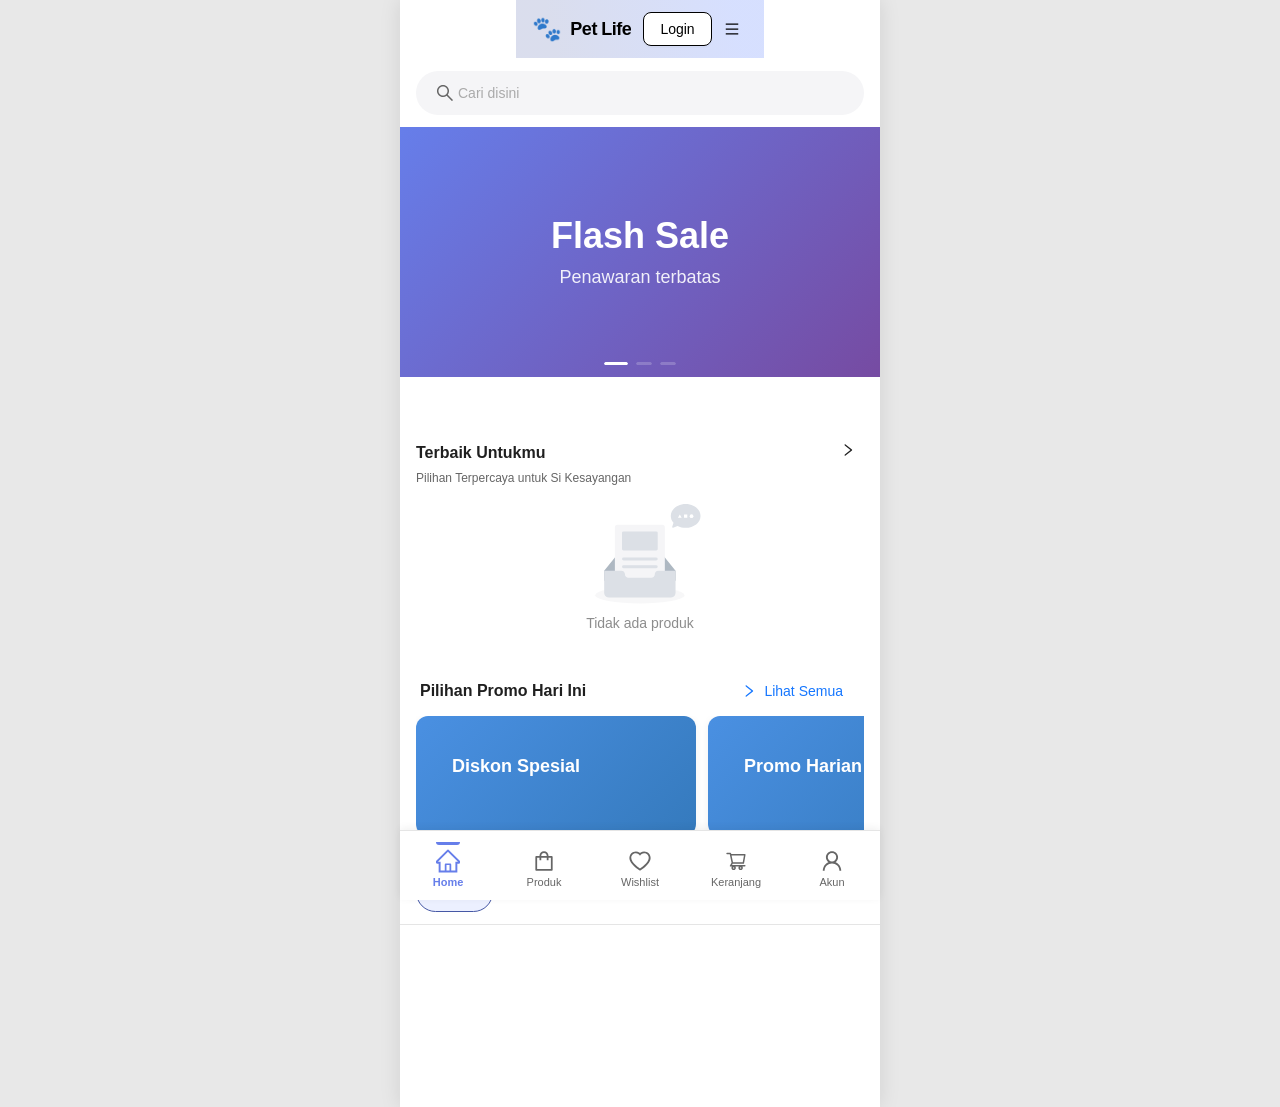
==== commit 3752e6b7: "Updates" ====
--- a/index.html
+++ b/index.html
@@ -6,8 +6,8 @@
     <meta name="viewport" content="width=device-width, initial-scale=1.0, maximum-scale=1.0, user-scalable=no" />
     <meta name="theme-color" content="#5B4CCC" />
     <title>Petshop - Belanja Online Terpercaya</title>
-    <script type="module" crossorigin src="/assets/index-CuhAK7Bk.js"></script>
-    <link rel="stylesheet" crossorigin href="/assets/index-Cbebw912.css">
+    <script type="module" crossorigin src="/assets/index-DkLQKyqe.js"></script>
+    <link rel="stylesheet" crossorigin href="/assets/index-DH-62h2A.css">
   </head>
   <body>
     <div id="root"></div>
--- a/assets/index-DH-62h2A.css
+++ b/assets/index-DH-62h2A.css
@@ -0,0 +1 @@
+.search-bar-wrapper{width:100%;padding:12px 16px;background:var(--white);position:relative;z-index:88}.search-bar-input{border-radius:24px;font-size:14px;background-color:#f5f5f7;border:none;height:44px;padding:0 20px}.header-search-wrapper .search-bar-input{border-radius:20px;height:40px;background-color:#f5f5f7;border:1px solid #E8E8E8}.search-bar-input .ant-input{background-color:transparent}.search-bar-input:hover,.search-bar-input:focus,.search-bar-input.ant-input-affix-wrapper-focused{background-color:#f5f5f7;border:none;box-shadow:none}.search-bar-input .ant-input::placeholder{color:#aaa}.search-icon{color:var(--text-secondary);font-size:18px}.search-clear-icon{color:var(--text-gray);cursor:pointer;font-size:14px;transition:color .3s}.search-clear-icon:hover{color:var(--text-primary)}.search-drawer{z-index:1000!important}.search-drawer .ant-drawer-mask{background-color:#00000073}.search-drawer .ant-drawer-content-wrapper{box-shadow:none}.search-drawer .ant-drawer-content{background:var(--white)}.search-drawer-content{height:100%;display:flex;flex-direction:column}.search-drawer-header{display:flex;align-items:center;gap:12px;padding:12px 16px;background:var(--white);border-bottom:1px solid var(--border-color);position:sticky;top:0;z-index:10}.search-back-btn{flex-shrink:0;padding:4px;width:40px;height:40px;display:flex;align-items:center;justify-content:center}.search-back-btn .anticon{font-size:20px}.search-drawer-input{flex:1;border-radius:8px;font-size:14px;background-color:var(--bg-gray);border:1px solid var(--border-color)}.search-drawer-input .ant-input{background-color:transparent}.search-drawer-input:hover,.search-drawer-input:focus,.search-drawer-input.ant-input-affix-wrapper-focused{background-color:var(--white);border-color:var(--primary-color);box-shadow:0 0 0 2px #5b4ccc1a}.search-drawer-body{flex:1;overflow-y:auto;background:var(--bg-light)}.search-suggestions{background:var(--white);padding:8px 0}.search-suggestion-item{padding:12px 16px;cursor:pointer;display:flex;align-items:center;gap:12px;border-bottom:1px solid var(--border-color);transition:background-color .2s}.search-suggestion-item:hover{background-color:var(--bg-light)}.search-suggestion-item:last-child{border-bottom:none}.suggestion-icon{color:var(--text-secondary);font-size:16px;flex-shrink:0}.search-suggestion-item .ant-typography{flex:1;font-size:14px;color:var(--text-primary)}.search-suggestion-item strong{font-weight:600;color:var(--primary-color)}.suggestion-remove-icon{color:var(--text-gray);font-size:14px;flex-shrink:0;opacity:0;transition:opacity .2s,color .2s}.search-suggestion-item:hover .suggestion-remove-icon{opacity:1}.suggestion-remove-icon:hover{color:var(--text-primary)}.search-history{background:var(--white);padding:16px 0}.search-history-header{display:flex;justify-content:space-between;align-items:center;padding:0 16px 12px}.search-history-title{font-size:13px;font-weight:600;color:var(--text-secondary);text-transform:uppercase;letter-spacing:.5px}.clear-history-btn{font-size:12px;padding:0;height:auto;color:var(--primary-color)}.search-history-item{padding:12px 16px;cursor:pointer;display:flex;align-items:center;gap:12px;border-bottom:1px solid var(--border-color);transition:background-color .2s}.search-history-item:hover{background-color:var(--bg-light)}.search-history-item:last-child{border-bottom:none}.history-icon{color:var(--text-secondary);font-size:16px;flex-shrink:0}.history-text{flex:1;font-size:14px;color:var(--text-primary)}.history-remove-icon{color:var(--text-gray);font-size:14px;flex-shrink:0;opacity:0;transition:opacity .2s,color .2s}.search-history-item:hover .history-remove-icon{opacity:1}.history-remove-icon:hover{color:var(--text-primary)}.search-empty{display:flex;flex-direction:column;align-items:center;justify-content:center;padding:80px 20px;text-align:center}.search-loading{display:flex;flex-direction:column;align-items:center;justify-content:center;padding:40px 20px;gap:16px}@media (min-width: 768px){.search-drawer .ant-drawer-content-wrapper{max-width:var(--max-mobile-width);margin:0 auto}.search-bar-wrapper{max-width:var(--max-mobile-width);margin:0 auto;left:50%;transform:translate(-50%);right:auto;width:100%}}.modern-header{background:linear-gradient(77.96deg,#4658a533 15.71%,#3461fd33 87.86%);padding:0;height:auto;line-height:normal;position:sticky;top:0;z-index:90;box-shadow:none;transition:background .3s ease,box-shadow .3s ease}.modern-header.header-scrolled{background:#4658a5;box-shadow:0 2px 8px #0000001a}.header-container{padding:0;max-width:100%}.header-top{display:flex;align-items:center;justify-content:space-between;padding:12px 16px;gap:12px}.header-left{display:flex;align-items:center;gap:12px;flex:1;min-width:0;overflow:hidden}.header-menu-btn{color:#000;padding:4px;width:36px;height:36px;display:flex;align-items:center;justify-content:center;flex-shrink:0}.header-menu-btn .anticon{font-size:20px}.header-menu-btn:hover{background-color:#485d561a;color:#000}.header-logo{display:flex;align-items:center;gap:8px;cursor:pointer;-webkit-user-select:none;user-select:none}.logo-icon{font-size:24px;line-height:1}.logo-text{color:#000;font-size:18px;font-weight:700;letter-spacing:-.5px}.header-right{display:flex;align-items:center;gap:4px;flex-shrink:0}.header-icon-btn{color:#000;padding:4px;width:36px;height:36px;display:flex;align-items:center;justify-content:center}.header-icon-btn .anticon{font-size:20px}.header-icon-btn:hover{background-color:#485d561a;color:#000}.header-avatar{cursor:pointer;border:2px solid #000000;flex-shrink:0;background-color:var(--white)}.header-login-btn{color:#000;border-color:#000;font-weight:600;height:32px;padding:0 16px;border-radius:16px}.header-login-btn:hover{background-color:#000;color:var(--white);border-color:#000}.address-bar-wrapper{background-color:#e8e6f5;padding:10px 16px;position:relative;z-index:89}.address-bar{display:flex;align-items:center;gap:8px;cursor:pointer;-webkit-user-select:none;user-select:none}.address-pin-icon{color:var(--primary-color);font-size:18px;flex-shrink:0}.address-info{flex:1;min-width:0}.address-label{font-size:13px;color:var(--text-primary);line-height:1.3}.address-location{color:var(--text-primary);font-weight:700}.address-placeholder{font-size:13px;color:var(--text-secondary);flex:1}.address-arrow{font-size:10px;color:var(--text-secondary);flex-shrink:0}.address-bar-header{display:flex;align-items:center;gap:8px;cursor:pointer;-webkit-user-select:none;user-select:none;flex:1;min-width:0;padding:4px 0}.address-pin-icon-header{color:#000;font-size:18px;flex-shrink:0}.address-info-header{flex:1;min-width:0;overflow:hidden}.address-label-header{font-size:13px;color:#000;line-height:1.3;white-space:nowrap;overflow:hidden;text-overflow:ellipsis}.address-location-header{color:#000;font-weight:700}.address-placeholder-header{font-size:13px;color:#000;opacity:.7;flex:1;white-space:nowrap;overflow:hidden;text-overflow:ellipsis}.address-arrow-header{font-size:10px;color:#000;opacity:.7;flex-shrink:0;margin-left:4px}.header-right .ant-badge{display:flex;align-items:center;justify-content:center}.header-right .ant-badge-count{background-color:#ff4757;font-size:11px;min-width:20px;height:20px;line-height:20px;padding:0 6px;border-radius:10px;box-shadow:0 0 0 2px #4658a533;font-weight:600}.header-right .ant-badge .ant-badge-count{top:2px;right:2px}.ant-dropdown-menu{border-radius:12px;box-shadow:var(--shadow-lg);padding:8px;min-width:200px}.ant-dropdown-menu-item{border-radius:8px;padding:10px 12px;font-size:14px;transition:all .2s}.ant-dropdown-menu-item:hover{background-color:var(--bg-light)}.ant-dropdown-menu-item-icon{font-size:16px;margin-right:12px}.ant-dropdown-menu-item-divider{margin:8px 0;background-color:var(--border-color)}.header-with-back{background:var(--white);box-shadow:0 2px 8px #00000014}.header-search-mode{padding:8px 16px;gap:8px}.header-back-btn{color:var(--text-primary);padding:8px;width:40px;height:40px;display:flex;align-items:center;justify-content:center;flex-shrink:0}.header-back-btn .anticon{font-size:20px}.header-back-btn:hover{background-color:var(--bg-light);color:var(--text-primary)}.header-search-wrapper{flex:1;min-width:0}.header-search-wrapper .search-bar-wrapper{padding:0;background:transparent;position:static;z-index:auto}.header-page-title{flex:1;font-size:18px;font-weight:600;color:var(--text-primary);margin:0;text-align:left}@media (min-width: 768px){.modern-header{max-width:var(--max-mobile-width);margin:0 auto}.address-bar-wrapper{max-width:var(--max-mobile-width);margin:0 auto;left:50%;transform:translate(-50%);right:auto;width:100%}}@media (max-width: 360px){.header-top{padding:10px 12px}.logo-text{font-size:16px}.header-icon-btn,.header-menu-btn{width:32px;height:32px}.header-icon-btn .anticon,.header-menu-btn .anticon{font-size:18px}}.app-layout{min-height:100vh;background-color:var(--bg-light)}.app-content{padding:0 0 80px;margin-top:0;min-height:calc(100vh - 134px);background-color:var(--bg-light)}.bottom-nav{position:fixed;bottom:0;left:0;right:0;height:70px;background-color:var(--white);border-top:1px solid var(--border-color);padding:8px 0;display:flex;align-items:center;justify-content:space-around;z-index:85;box-shadow:0 -2px 8px #0000000f}.nav-item{flex:1;display:flex;flex-direction:column;align-items:center;justify-content:center;gap:4px;cursor:pointer;padding:8px 4px;border-radius:12px;transition:all .3s ease;-webkit-user-select:none;user-select:none;position:relative}.nav-item .anticon{font-size:22px;color:var(--text-secondary);transition:all .3s ease}.nav-label{font-size:11px;color:var(--text-secondary);font-weight:500;transition:all .3s ease;line-height:1.2}.nav-item:active{transform:scale(.95)}.nav-item.active .anticon{color:var(--primary-color);transform:scale(1.1)}.nav-item.active .nav-label{color:var(--primary-color);font-weight:600}.nav-item.active:before{content:"";position:absolute;top:0;left:50%;transform:translate(-50%);width:24px;height:3px;background-color:var(--primary-color);border-radius:0 0 3px 3px}.nav-item .ant-badge{position:relative}.nav-item .ant-badge-count{background-color:var(--discount-color);font-size:10px;min-width:16px;height:16px;line-height:16px;padding:0 4px;border-radius:8px;box-shadow:0 0 0 2px var(--white);font-weight:600}.safe-area-bottom{padding-bottom:calc(8px + env(safe-area-inset-bottom))}@media (min-width: 768px){.app-layout{max-width:var(--max-mobile-width);margin:0 auto;position:relative}.bottom-nav{max-width:var(--max-mobile-width);left:50%;transform:translate(-50%)}}@media (max-width: 360px){.nav-item .anticon{font-size:20px}.nav-label{font-size:10px}.bottom-nav{height:65px}}.slider-container{width:100%;margin-bottom:0;border-radius:0;overflow:hidden;transition:all .3s ease;position:relative}.main-slider{width:100%}.slider-item{height:220px;position:relative}.slider-content-wrapper{width:100%;height:100%;cursor:pointer;transition:all .3s ease;display:flex;align-items:center;justify-content:center;padding:20px}.slider-content-wrapper:active{transform:scale(.98)}.slider-content{text-align:center;z-index:1}.slider-title{font-size:32px;font-weight:700;margin-bottom:8px;color:#fff;line-height:1.2}.slider-subtitle{font-size:16px;font-weight:400;color:#ffffffe6;line-height:1.4;margin:0}.main-slider .ant-carousel .slick-dots{bottom:16px;display:flex!important;justify-content:center;align-items:center;gap:8px}.main-slider .ant-carousel .slick-dots li{width:auto;height:auto;margin:0}.main-slider .ant-carousel .slick-dots li button{width:32px;height:4px;border-radius:2px;background:#ffffff80;transition:all .3s;padding:0;margin:0}.main-slider .ant-carousel .slick-dots li.slick-active button{width:48px;background:#fff}@media (min-width: 768px){.slider-item{height:250px}.slider-title{font-size:36px}.slider-subtitle{font-size:18px}}@media (max-width: 360px){.slider-item{height:180px}.slider-title{font-size:28px}.slider-subtitle{font-size:14px}}.share-modal .ant-drawer-content-wrapper{border-radius:24px 24px 0 0;overflow:hidden}.share-modal .ant-drawer-content{background:var(--white);border-radius:24px 24px 0 0}.share-modal-content{padding-bottom:env(safe-area-inset-bottom)}.share-modal-handle{width:40px;height:4px;background-color:#d9d9d9;border-radius:2px;margin:12px auto 16px}.share-modal-header{padding:0 24px 20px;text-align:center}.share-modal-title{margin:0!important;font-size:18px;font-weight:600;color:var(--text-primary)}.share-options-grid{display:grid;grid-template-columns:repeat(4,1fr);gap:16px;padding:0 24px 32px}.share-option{display:flex;flex-direction:column;align-items:center;gap:8px;cursor:pointer;padding:8px;border-radius:12px;transition:all .3s}.share-option:active{transform:scale(.95);background-color:var(--bg-gray)}.share-option-icon{width:56px;height:56px;border-radius:16px;display:flex;align-items:center;justify-content:center;transition:all .3s;box-shadow:0 2px 8px #0000000f}.share-option-emoji{font-size:28px;line-height:1}.share-option-label{font-size:12px;color:var(--text-primary);text-align:center;font-weight:500;line-height:1.2;word-wrap:break-word;max-width:100%}@media (min-width: 768px){.share-modal .ant-drawer-content-wrapper{max-width:var(--max-mobile-width);margin:0 auto}}@media (max-width: 360px){.share-options-grid{grid-template-columns:repeat(3,1fr)}}.home-page-modern{background-color:var(--bg-light);min-height:100vh;padding-bottom:20px}.hero-section{margin-bottom:0;padding:0}.categories-section-modern{padding:20px 16px;background-color:var(--white);margin-bottom:8px}.section-header-categories{margin-bottom:16px}.section-header-categories .section-title-modern{margin:0!important;font-size:16px;font-weight:700;color:var(--text-primary)}.categories-grid{display:grid;grid-template-columns:repeat(6,1fr);gap:8px}.category-item-modern{display:flex;flex-direction:column;align-items:center;cursor:pointer;-webkit-user-select:none;user-select:none;transition:all .2s ease}.category-item-modern:active{transform:scale(.95)}.category-icon-modern{width:52px;height:52px;border-radius:12px;background:#e8eeff;display:flex;align-items:center;justify-content:center;overflow:hidden;flex-shrink:0;transition:all .3s ease;box-shadow:0 2px 8px #5b4ccc14;opacity:1}.category-item-modern:hover .category-icon-modern{background:#dde5ff;box-shadow:0 4px 12px #5b4ccc26;transform:translateY(-2px)}.category-emoji{font-size:28px;line-height:1}.category-name-modern{font-family:Poppins,sans-serif;font-weight:400;font-size:10px;line-height:10.94px;letter-spacing:0px;text-align:center;color:#2e3137;width:52px;max-width:52px;display:-webkit-box;-webkit-line-clamp:2;line-clamp:2;-webkit-box-orient:vertical;overflow:hidden;word-wrap:break-word}.terbaik-untukmu-container{display:flex;gap:12px;background:#fff;border-radius:16px;padding:16px;box-shadow:0 2px 8px #00000014}.flash-sale-banner-terbaik{flex:0 0 140px;background:linear-gradient(197.97deg,#410500 15.51%,#1f1f1f 46.73%,#ad150d 67.4%,#410500 102.54%);border-radius:12px;padding:16px;position:relative;overflow:hidden}.flash-sale-banner-content{display:flex;flex-direction:column;justify-content:space-between;height:100%;position:relative;z-index:1}.flash-sale-banner-text{color:#fff}.flash-sale-timer{margin-top:8px;margin-bottom:16px}.flash-sale-icon-wrapper{display:flex;justify-content:center;align-items:center;margin-top:16px;filter:drop-shadow(0 2px 4px rgba(0,0,0,.2))}.terbaik-untukmu-products{flex:1;min-width:0}.terbaik-untukmu-carousel .ant-carousel .slick-list{margin:0 -8px}.terbaik-untukmu-carousel .ant-carousel .slick-slide>div{padding:0 8px}.terbaik-untukmu-carousel .product-card-modern{margin-bottom:0;margin-right:12px}.terbaik-untukmu-carousel .ant-carousel .slick-slide{padding-right:12px}@media (max-width: 480px){.terbaik-untukmu-container{flex-direction:column}.flash-sale-banner-terbaik{flex:0 0 auto;width:100%;min-height:120px}.flash-sale-banner-content{flex-direction:row;align-items:center}.flash-sale-icon-wrapper{margin-top:0;margin-left:16px}}@media (max-width: 360px){.categories-grid{grid-template-columns:repeat(3,1fr);gap:8px}.category-icon-modern{width:48px;height:48px}.category-emoji{font-size:24px}.category-name-modern{width:48px;max-width:48px}}.section-modern{padding:12px;background-color:var(--white);margin-bottom:8px}.section-header-modern{margin-bottom:16px}.section-title-modern{margin:0!important;font-size:18px;font-weight:700;color:var(--text-primary);line-height:1.3}.section-subtitle-modern{font-size:12px;color:var(--text-secondary);display:block;margin-top:4px}.home-page-modern .product-buy-btn{display:none}.flash-sale-section-modern{padding:16px;background:linear-gradient(135deg,#fff5f5,#fff);margin-bottom:8px}.flash-sale-header{display:flex;align-items:center;justify-content:space-between;margin-bottom:12px}.flash-sale-title-row{display:flex;align-items:center;gap:8px}.flash-sale-icon{width:32px;height:32px;border-radius:50%;background-color:#fff;display:flex;align-items:center;justify-content:center;box-shadow:0 2px 8px #ff475733}.flash-sale-title{margin:0!important;font-size:16px;font-weight:700;color:var(--text-primary)}.flash-sale-tag{font-size:10px;padding:2px 8px;border-radius:4px;font-weight:600}.flash-sale-link{font-size:12px;padding:0;height:auto;color:var(--primary-color);font-weight:600}.flash-sale-grid{display:grid;grid-template-columns:repeat(2,1fr);gap:12px}.flash-sale-card-modern{border-radius:12px;overflow:hidden;border:2px solid var(--discount-color);box-shadow:0 4px 12px #ff475726}.flash-sale-card-modern .ant-card-body{padding:10px!important}.flash-sale-image-wrapper{position:relative;width:100%;padding-top:100%;background-color:var(--bg-gray);overflow:hidden}.flash-sale-image{position:absolute;top:0;left:0;width:100%;height:100%;object-fit:cover}.flash-sale-badge{position:absolute;top:8px;right:8px;background-color:var(--discount-color);color:var(--white);padding:4px 8px;border-radius:4px;font-size:10px;font-weight:700;z-index:2}.flash-sale-info{margin-bottom:10px}.flash-sale-name{font-size:13px;color:var(--text-primary);display:block;margin-bottom:6px;line-height:1.3;display:-webkit-box;-webkit-line-clamp:2;line-clamp:2;-webkit-box-orient:vertical;overflow:hidden;min-height:34px}.flash-sale-price{font-size:16px;font-weight:700;color:var(--text-primary);display:block;margin-bottom:6px}.flash-sale-rating{display:flex;align-items:center;gap:4px}.flash-sale-rating-text{font-size:11px;color:var(--text-secondary)}.flash-sale-btn{border-radius:8px;font-weight:600;height:36px;background:linear-gradient(135deg,var(--primary-color) 0%,var(--secondary-color) 100%);border:none}.promo-section-modern{padding:16px;background-color:var(--white);margin-bottom:8px}.promo-header{display:flex;align-items:center;justify-content:space-between;margin-bottom:12px}.promo-title{margin:0!important;font-size:16px;font-weight:700;color:var(--text-primary)}.promo-link{font-size:12px;padding:0;height:auto;color:var(--primary-color);font-weight:600}.promo-banners{display:flex;gap:12px;overflow-x:auto;-webkit-overflow-scrolling:touch;scrollbar-width:none}.promo-banners::-webkit-scrollbar{display:none}.promo-banner{min-width:280px;height:120px;border-radius:12px;background:linear-gradient(135deg,var(--primary-color) 0%,var(--secondary-color) 100%);overflow:hidden;position:relative;box-shadow:0 4px 12px #5b4ccc33}.promo-banner-content{padding:20px;position:relative;z-index:2}.promo-banner-text{color:var(--white);font-size:18px;font-weight:700}.filters-section{padding:12px 16px;background-color:var(--white);margin-bottom:8px;border-top:1px solid var(--border-color);border-bottom:1px solid var(--border-color)}.filters-tabs{display:flex;gap:8px;overflow-x:auto;-webkit-overflow-scrolling:touch;scrollbar-width:none}.filters-tabs::-webkit-scrollbar{display:none}.filter-tab{padding:8px 16px;border-radius:20px;background-color:var(--bg-gray);color:var(--text-primary);font-size:13px;font-weight:600;white-space:nowrap;cursor:pointer;transition:all .3s;-webkit-user-select:none;user-select:none;border:2px solid transparent}.filter-tab:active{transform:scale(.95)}.filter-tab.active{background:#ecf0ff;color:#4658a5;border:1px solid #4658A5;box-shadow:none}@media (min-width: 768px){.home-page-modern{max-width:var(--max-mobile-width);margin:0 auto}.products-grid-modern{column-count:3;column-gap:12px}.categories-grid{grid-template-columns:repeat(6,1fr);gap:12px}.back-to-top{left:50%;transform:translate(-50%)}}@media (min-width: 1024px){.products-grid-modern{column-count:4;column-gap:16px}.section-modern{padding:16px}}@media (max-width: 360px){.products-grid-modern{column-gap:8px}.section-modern{padding:12px}.product-card-modern{margin-bottom:8px}.product-name-modern{font-size:12px}.product-price-modern{font-size:14px}}.products-page-modern{background-color:var(--bg-light);min-height:100vh;padding-bottom:20px}.products-page-header{display:flex;align-items:center;gap:12px;padding:12px 16px;background:#fff;border-bottom:1px solid var(--border-color);position:sticky;top:0;z-index:100}.products-back-btn{display:flex;align-items:center;justify-content:center;border:none;background:transparent;color:#333;font-size:20px;padding:8px;cursor:pointer;width:40px;height:40px;border-radius:50%;transition:background-color .2s;flex-shrink:0}.products-back-btn:hover{background-color:#f5f5f5}.products-search-wrapper{flex:1;min-width:0}.products-search-wrapper .search-bar-wrapper{padding:0;background:transparent}.products-search-wrapper .search-bar-input{border-radius:20px;height:40px;background-color:#f5f5f7;border:none}.category-header{padding:16px;background-color:var(--white);border-bottom:1px solid var(--border-color)}.category-header-content{display:flex;align-items:center;justify-content:space-between}.category-header-title{font-size:18px;font-weight:700;color:var(--text-primary)}.category-clear-btn{color:var(--primary-color);font-size:13px;font-weight:600;padding:4px 12px;height:auto}.category-clear-btn:hover{color:var(--primary-hover);background-color:#5b4ccc0d}.filters-bar{display:flex;gap:8px;padding:12px 16px;background-color:var(--white);border-bottom:1px solid var(--border-color);overflow-x:auto;-webkit-overflow-scrolling:touch;scrollbar-width:none}.filters-bar::-webkit-scrollbar{display:none}.filter-btn{min-width:fit-content;padding:6px 14px;height:32px;border-radius:36px!important;border:1px solid var(--border-color);background-color:var(--white);color:var(--text-primary);font-size:13px;font-weight:500;white-space:nowrap;transition:all .3s}.filter-btn:hover{border-color:var(--primary-color);color:var(--primary-color)}.filter-btn-active{background:#ecf0ff;color:#4658a5;border:1px solid #4658A5;box-shadow:none}.filter-btn-active:hover{background:#ecf0ff;color:#4658a5;border-color:#4658a5}.address-info-bar{padding:10px 16px;background-color:#f8f8fa;border-bottom:1px solid var(--border-color);display:flex;align-items:center;gap:8px;cursor:pointer;-webkit-user-select:none;user-select:none}.address-pin-icon{color:var(--primary-color);font-size:16px;flex-shrink:0}.address-info-text{font-size:12px;color:var(--text-primary);flex:1}.address-info-text strong{color:var(--text-primary);font-weight:600}.address-option{padding:4px 0}.address-option-name{display:flex;align-items:center;gap:8px;margin-bottom:4px}.address-badge{background-color:var(--primary-light);color:var(--primary-color);padding:2px 8px;border-radius:4px;font-size:10px;font-weight:600}.address-option-text{font-size:12px;display:block;line-height:1.4}.address-selector-footer{border-top:1px solid var(--border-color);padding:8px;background-color:var(--bg-light)}.products-content-modern{padding:12px}.products-grid-modern{column-count:2;column-gap:8px;column-fill:balance}.product-card-modern{background-color:var(--white);border-radius:16px;overflow:hidden;border:none;cursor:pointer;transition:all .3s cubic-bezier(.4,0,.2,1);display:inline-block;vertical-align:top;width:100%;margin-bottom:8px;break-inside:avoid;-webkit-column-break-inside:avoid;page-break-inside:avoid;position:relative;box-shadow:0 2px 8px #00000014}.product-card-modern:before{content:"";position:absolute;top:0;left:0;right:0;bottom:0;background:linear-gradient(135deg,#5b4ccc05,#8a5dff05);opacity:0;transition:opacity .3s ease;pointer-events:none;z-index:1}.product-card-modern:hover{transform:translateY(-4px);box-shadow:0 8px 24px #5b4ccc2e}.product-card-modern:hover:before{opacity:1}.product-card-modern:active{transform:translateY(-2px);box-shadow:0 4px 16px #5b4ccc38}.product-image-container{position:relative;width:100%;height:160.5px;background-color:var(--bg-gray);overflow:hidden;border-radius:16px 16px 0 0;z-index:2;break-inside:avoid;-webkit-column-break-inside:avoid;page-break-inside:avoid}.product-image-modern{position:absolute;top:0;left:0;width:100%;height:100%;display:block;object-fit:cover;object-position:center;transition:transform .3s ease}.product-card-modern:hover .product-image-modern{transform:scale(1.05)}.product-image-placeholder{position:absolute;top:0;left:0;width:100%;height:100%;display:flex;align-items:center;justify-content:center;background:linear-gradient(135deg,#f5f5f5,#e0e0e0)}.product-discount-badge{position:absolute;bottom:0;left:0;background:#fff5f6;color:#f94e62;padding:2px 6px;border-top-right-radius:8px;border-bottom-left-radius:0;border:.57px solid rgba(249,78,98,.1);font-family:Inter,-apple-system,BlinkMacSystemFont,Segoe UI,sans-serif;font-size:9.14px;font-weight:700;font-style:normal;line-height:1;letter-spacing:0px;z-index:4;transition:all .3s ease}.product-card-modern:hover .product-discount-badge{background:#ffe8eb}.product-info-modern{padding:8px 8px 12px;flex:1;display:flex;flex-direction:column;gap:4px;position:relative;z-index:2;break-inside:avoid;-webkit-column-break-inside:avoid;page-break-inside:avoid}.product-name-modern{font-family:Inter,-apple-system,BlinkMacSystemFont,Segoe UI,sans-serif;font-size:14px;font-weight:400;font-style:normal;line-height:1.4;letter-spacing:0%;color:var(--text-primary);transition:color .3s ease;word-wrap:break-word}.product-card-modern:hover .product-name-modern{color:var(--primary-color)}.product-price-row{display:flex;align-items:flex-start;justify-content:space-between;gap:8px}.product-price-info{display:flex;flex-direction:column;gap:2px;flex:1}.product-price-modern{font-size:16px;font-weight:700;color:var(--text-primary);line-height:1.2;transition:color .3s ease}.product-card-modern:hover .product-price-modern{color:var(--primary-color)}.product-original-price{font-size:11px;color:var(--text-gray);line-height:1.2}.product-rating-row{display:flex;align-items:center;gap:4px;transition:transform .3s ease}.product-card-modern:hover .product-rating-row{transform:translate(2px)}.product-rating-text{font-size:11px;color:var(--text-secondary);line-height:1}.products-page-modern .product-buy-btn{display:none}.product-buy-btn{margin:0 10px 10px;border-radius:8px;font-weight:600;font-size:13px;height:36px;background:linear-gradient(135deg,var(--primary-color) 0%,var(--secondary-color) 100%);border:none;box-shadow:0 2px 8px #5b4ccc4d;transition:all .3s ease;position:relative;z-index:2}.product-buy-btn:hover,.product-buy-btn:focus{background:linear-gradient(135deg,var(--primary-hover) 0%,var(--primary-dark) 100%);box-shadow:0 4px 12px #5b4ccc66;transform:translateY(-2px)}.product-card-modern:hover .product-buy-btn{box-shadow:0 4px 16px #5b4ccc80}.product-buy-btn:disabled{background:var(--bg-gray);color:var(--text-gray);box-shadow:none}.filter-drawer .ant-drawer-content-wrapper{border-radius:24px 24px 0 0}.filter-drawer .ant-drawer-header{border-bottom:1px solid #E5E5E5;padding:16px 20px;background-color:var(--white)}.filter-drawer .ant-drawer-body{padding:0;background-color:#f5f7fa;overflow-x:hidden}.filter-drawer-header{display:flex;align-items:center;justify-content:center;width:100%;position:relative}.filter-drawer-title{font-size:18px;font-weight:700;color:var(--text-primary)}.filter-reset-btn{position:absolute;right:0;color:#4658a5;font-size:14px;font-weight:600;padding:0;height:auto}.filter-reset-btn:hover{color:#3547a0}.filter-content{padding:0;background-color:var(--white);overflow-x:hidden;width:100%}.filter-section{padding:20px;background-color:#f5f7fa;margin-bottom:0;overflow-x:hidden}.filter-section:last-of-type{margin-bottom:0;padding-bottom:0}.filter-section-title{display:block;margin-bottom:16px;font-size:16px;font-weight:700;color:#1a1a1a}.filter-pills-container{display:flex;flex-wrap:wrap;gap:10px}.filter-pill{padding:10px 20px;height:auto;border-radius:24px;border:1px solid #E0E0E0;background-color:var(--white);color:#2e3137;font-size:14px;font-weight:400;transition:all .3s;line-height:1.4}.filter-pill:hover{border-color:#4658a5;color:#4658a5;background-color:var(--white)}.filter-pill-active{background:#ecf0ff!important;color:#4658a5!important;border:1px solid #4658A5!important;font-weight:500}.filter-pill-active:hover{background:#ecf0ff!important;color:#4658a5!important;border-color:#4658a5!important}.filter-apply-btn{margin:20px;border-radius:16px;height:52px;font-size:16px;font-weight:600;background:#5046a5;border:none;box-shadow:none;width:calc(100% - 40px)}.filter-apply-btn:hover,.filter-apply-btn:focus{background:#4a3db8;box-shadow:none}.back-to-top{position:fixed;bottom:90px;left:50%;transform:translate(-50%);z-index:90;animation:fadeInUp .3s ease-in-out}@keyframes fadeInUp{0%{opacity:0;transform:translate(-50%) translateY(20px)}to{opacity:1;transform:translate(-50%) translateY(0)}}.back-to-top-btn{width:151px;height:32px;max-height:32px;border-radius:32px!important;background:#ecf0ff!important;border:none!important;box-shadow:0 4px 8px #00000014!important;font-family:Poppins,sans-serif!important;font-weight:600!important;font-size:12px!important;line-height:16px!important;letter-spacing:0%;text-align:center;color:#4658a5!important;display:flex!important;align-items:center!important;justify-content:center!important;gap:8px;padding:8px 16px!important;transition:all .3s ease}.back-to-top-btn:hover,.back-to-top-btn:focus{background:#dde5ff!important;color:#4658a5!important;box-shadow:0 6px 12px #0000001f!important;transform:translateY(-2px)}.back-to-top-btn:active{transform:translateY(0);box-shadow:0 2px 4px #00000014!important}.loading-container{display:flex;justify-content:center;align-items:center;min-height:300px;padding:40px}@media (min-width: 768px){.products-page-modern{max-width:var(--max-mobile-width);margin:0 auto}.products-grid-modern{column-count:3;column-gap:12px}.filter-drawer .ant-drawer-content-wrapper{max-width:var(--max-mobile-width);margin:0 auto}.back-to-top{left:50%;transform:translate(-50%)}}@media (min-width: 1024px){.products-grid-modern{column-count:4;column-gap:16px}.products-content-modern{padding:16px}}@media (max-width: 360px){.products-grid-modern{column-gap:8px}.products-content-modern{padding:12px}.product-card-modern{margin-bottom:8px}.product-name-modern{font-size:12px}.product-price-modern{font-size:14px}}.product-detail-page{min-height:100vh;padding-bottom:80px;background-color:#f1f6fb}.product-detail-loading,.product-detail-error{display:flex;align-items:center;justify-content:center;min-height:100vh;font-size:16px}.product-detail-top-nav{position:sticky;top:0;z-index:100;display:flex;align-items:center;justify-content:space-between;padding:12px 16px;background:#fff;box-shadow:0 1px 4px #00000014}.nav-back-btn{display:flex;align-items:center;justify-content:center;border:none;background:transparent;color:#333;font-size:20px;padding:8px;cursor:pointer;width:40px;height:40px;border-radius:50%;transition:background-color .2s}.nav-back-btn:hover{background-color:#f5f5f5}.nav-icons-group{display:flex;align-items:center;gap:4px}.nav-icon-btn{display:flex;align-items:center;justify-content:center;border:none;background:transparent;color:#333;font-size:20px;padding:8px;cursor:pointer;width:40px;height:40px;border-radius:50%;position:relative;transition:background-color .2s}.nav-icon-btn:hover{background-color:#f5f5f5}.nav-cart-btn{position:relative}.cart-badge{position:absolute;top:4px;right:4px;background:#ff4d4f;color:#fff;border-radius:50%;min-width:18px;height:18px;font-size:10px;display:flex;align-items:center;justify-content:center;font-weight:700;padding:0 4px;line-height:1}.product-image-section{position:relative;width:100%;background:#f5f5f5}.product-image-carousel{width:100%}.product-image-slide{width:100%;aspect-ratio:1;display:flex;align-items:center;justify-content:center;background:#f5f5f5}.product-main-image{width:100%;height:100%;object-fit:contain;background:#fff}.product-image-placeholder{width:100%;aspect-ratio:1;display:flex;align-items:center;justify-content:center;background:#f5f5f5}.product-image-indicator{position:absolute;bottom:12px;left:12px;background:#0009;color:#fff;padding:4px 12px;border-radius:20px;font-size:12px;font-weight:500;display:inline-block}.product-details-section{background:#fff;padding:20px 16px;border-radius:16px;margin:8px 16px}.product-price{font-size:24px;font-weight:700;color:#333;margin-bottom:12px;line-height:1.2}.product-name{font-size:16px;font-weight:500;color:#333;margin-bottom:12px;line-height:1.4;display:-webkit-box;-webkit-line-clamp:2;line-clamp:2;-webkit-box-orient:vertical;overflow:hidden;text-overflow:ellipsis}.product-rating-section{display:flex;align-items:center;gap:6px;margin-bottom:12px;flex-wrap:wrap}.product-rating-section .ant-rate{margin:0;line-height:1}.product-rating-section .ant-rate-star{margin-right:2px}.rating-text{font-size:14px;color:#666}.product-categories{font-size:14px;color:#666;margin-bottom:16px}.product-description-section{margin-top:16px}.product-description-text{font-size:14px;color:#333;line-height:1.6;margin-bottom:8px}.read-more-btn{padding:0;height:auto;font-size:14px;font-weight:600;color:var(--primary-color);background:transparent;border:none;cursor:pointer;display:flex;align-items:center;gap:4px;margin-top:8px;transition:color .3s}.read-more-btn:hover{color:var(--primary-hover)}.product-specifications-table{margin-top:20px;padding-top:20px;border-top:1px solid #e5e5e5}.spec-table{width:100%;border-collapse:collapse;background:transparent}.spec-table tbody tr{border-bottom:1px solid #f0f0f0}.spec-table tbody tr:last-child{border-bottom:none}.spec-label{padding:12px 0;font-size:14px;color:#666;font-weight:400;width:45%;vertical-align:top;text-align:left}.spec-value{padding:12px 0;font-size:14px;color:#1a1a1a;font-weight:400;vertical-align:top;text-align:left}.spec-category{color:var(--primary-color);font-weight:500}.reviews-section{background:#fff;padding:20px 16px;border-radius:16px;margin:8px 16px}.reviews-title{font-size:18px;font-weight:600;margin-bottom:16px;color:#333}.reviews-loading{display:flex;justify-content:center;padding:40px 0}.reviews-summary{display:flex;align-items:center;gap:6px;margin-bottom:20px;flex-wrap:wrap}.reviews-summary .ant-rate{margin:0;line-height:1}.reviews-summary .ant-rate-star{margin-right:2px}.reviews-summary-text{font-size:14px;color:#666}.review-item{margin-bottom:16px}.review-text{font-size:14px;color:#333;line-height:1.6;margin-bottom:8px}.review-more-btn{padding:0;height:auto;font-size:14px;color:#1890ff}.review-images{display:grid;grid-template-columns:repeat(4,1fr);gap:8px;margin-top:16px;width:100%}.review-image-item{aspect-ratio:1;border-radius:8px;overflow:hidden;background:#e0e0e0;display:flex;align-items:center;justify-content:center;width:100%;min-height:0}.review-image-item img{width:100%;height:100%;object-fit:cover}.review-image-more{background:#e0e0e0;color:#666;font-size:12px;font-weight:500;text-align:center;padding:8px;display:flex;align-items:center;justify-content:center}.review-image-placeholder{background:#e0e0e0;border-radius:8px}.related-products-section{padding:20px 16px;background:#fff;border-radius:16px;margin:8px 16px}.related-products-header{display:flex;justify-content:space-between;align-items:center;margin-bottom:16px}.related-products-title{font-size:18px;font-weight:600;margin:0;color:#333}.see-all-btn{padding:0;height:auto;font-size:14px;color:#1890ff}.related-products-list{display:flex;gap:8px;overflow-x:auto;-webkit-overflow-scrolling:touch;scrollbar-width:none;padding-bottom:4px}.related-products-list::-webkit-scrollbar{display:none}.related-product-card{flex:0 0 auto;width:calc((100% - 8px)*.4);min-width:140px;background:#fff;border-radius:8px;overflow:hidden;cursor:pointer;transition:transform .2s}.related-product-card:active{transform:scale(.98)}.related-product-image-wrapper{position:relative;width:100%;aspect-ratio:1;background:#f5f5f5;border-radius:8px;overflow:hidden}.related-product-image{width:100%;height:100%;object-fit:cover}.related-product-placeholder{width:100%;height:100%;display:flex;align-items:center;justify-content:center;color:#ccc;font-size:32px}.related-product-discount{position:absolute;top:8px;left:8px;background:#ff4d4f;color:#fff;padding:4px 8px;border-radius:4px;font-size:11px;font-weight:600}.related-product-info{padding:12px 8px}.related-product-name{font-size:13px;font-weight:500;color:#333;margin-bottom:8px;display:-webkit-box;-webkit-line-clamp:2;line-clamp:2;-webkit-box-orient:vertical;overflow:hidden;line-height:1.4;min-height:36px}.related-product-price{display:flex;align-items:center;gap:8px;margin-bottom:8px;flex-wrap:wrap}.related-product-current-price{font-size:14px;font-weight:600;color:#333}.related-product-original-price{font-size:12px;color:#999;text-decoration:line-through}.related-product-rating{display:flex;align-items:center;gap:4px;font-size:12px;color:#666}.back-to-top-btn{position:fixed;left:50%;transform:translate(-50%);z-index:99;border-radius:40px;box-shadow:0 4px 12px #00000026;background:var(--white);border:1px solid var(--border-color);padding:10px 16px;display:flex;align-items:center;gap:8px;cursor:pointer;font-size:14px;font-weight:600;color:var(--text-primary);transition:all .3s;height:44px}.back-to-top-btn:hover{background:var(--bg-light);border-color:var(--text-secondary);transform:translate(-50%) translateY(-2px);box-shadow:0 6px 16px #0003}.product-detail-bottom-nav{position:fixed;bottom:0;left:0;right:0;display:flex;gap:12px;padding:12px 16px;background:#fff;box-shadow:0 -2px 8px #0000001a;z-index:100}.buy-now-btn{flex:1;height:44px;border:1px solid var(--primary-color);color:var(--primary-color);background:var(--white);border-radius:40px;font-size:14px;font-weight:600;cursor:pointer;transition:all .3s;display:flex;align-items:center;justify-content:center}.buy-now-btn:hover:not(:disabled){border-color:var(--primary-hover);color:var(--primary-hover);background:var(--primary-light)}.buy-now-btn:disabled{opacity:.5;cursor:not-allowed;border-color:var(--border-color);color:var(--text-gray)}.add-to-cart-btn{flex:1;height:44px;background:var(--primary-color);border:none;border-radius:40px;font-size:14px;font-weight:600;display:flex;align-items:center;justify-content:center;gap:8px;color:var(--white);cursor:pointer;transition:all .3s}.add-to-cart-btn:hover:not(:disabled){background:var(--primary-hover)}.add-to-cart-btn:disabled{opacity:.5;cursor:not-allowed;background:var(--border-color)}@media (min-width: 768px){.product-detail-page{max-width:768px;margin:0 auto}.product-details-section,.reviews-section,.related-products-section{padding:24px}.related-products-carousel{margin:0;padding:0}}.product-detail-page .ant-carousel .slick-slide{text-align:center;overflow:hidden}.product-detail-page .ant-carousel .slick-list{margin:0}.product-detail-page .ant-typography{margin-bottom:0}.product-detail-page .ant-rate-star{margin-right:2px}.product-detail-page .ant-empty{margin:20px 0}.categories-page{padding:16px;min-height:calc(100vh - 60px)}.category-card{border-radius:12px;text-align:center}.category-image-wrapper{width:100%;padding-top:100%;position:relative;overflow:hidden;background:var(--bg-gray)}.category-image{position:absolute;top:0;left:0;width:100%;height:100%;object-fit:cover}.category-name{font-weight:600;margin-top:8px}.flash-sales-page{padding:16px;min-height:calc(100vh - 60px)}.flash-sales-section{margin-bottom:32px}.section-header{display:flex;align-items:center;gap:8px;margin-bottom:16px}.section-icon{color:var(--primary-color);font-size:24px}.upcoming-sale-card{border-radius:12px}.upcoming-image{width:100%;border-radius:8px}.upcoming-time{margin:8px 0}.faq-page,.contact-page{padding:16px;min-height:calc(100vh - 60px)}.contact-info{display:flex;flex-direction:column;gap:8px;margin-bottom:24px;padding:16px;background:var(--bg-gray);border-radius:8px}.auth-page{min-height:100vh;display:flex;align-items:center;justify-content:center;padding:20px;background:#fff}.auth-container{width:100%;max-width:400px;display:flex;flex-direction:column}.auth-header{text-align:center;margin-bottom:32px}.auth-logo{display:flex;justify-content:center;margin-bottom:24px}.auth-logo img{width:80px;height:80px;border-radius:12px;object-fit:contain;background:#f0f0f0;padding:12px}.auth-title{color:var(--primary-color, #667eea)!important;font-size:28px!important;font-weight:700!important;margin-bottom:12px!important;text-align:center}.auth-description{color:#666;font-size:14px;line-height:1.5;text-align:center;display:block;margin-bottom:0}.auth-form{width:100%}.auth-input{height:48px;border-radius:8px;background:#f5f5f5;border:none;font-size:16px}.auth-input:focus,.auth-input:hover{background:#f5f5f5;border-color:var(--primary-color, #667eea)}.auth-input::placeholder{color:#999}.auth-forgot-password{text-align:right;margin-bottom:24px;margin-top:-8px}.auth-forgot-password a{color:#666;font-size:14px;text-decoration:none}.auth-forgot-password a:hover{color:var(--primary-color, #667eea)}.auth-checkbox{margin-bottom:24px}.auth-checkbox-text{color:#333;font-size:14px}.auth-checkbox-text a{color:var(--primary-color, #667eea);text-decoration:none;font-weight:500}.auth-checkbox-text a:hover{text-decoration:underline}.auth-button{height:48px!important;font-size:16px!important;font-weight:600!important;border-radius:60px!important;margin-top:8px;color:#fff!important}.auth-button:hover,.auth-button:focus{color:#fff!important}.auth-footer{text-align:center;margin-top:32px}.auth-footer-text{color:#333;font-size:14px}.auth-footer-text a{color:var(--primary-color, #667eea);font-weight:600;text-decoration:none}.auth-footer-text a:hover{text-decoration:underline}.auth-form .ant-form-item{margin-bottom:20px}.auth-form .ant-input-affix-wrapper{background:#f5f5f5;border:none;border-radius:8px;height:48px}.auth-form .ant-input-affix-wrapper:hover,.auth-form .ant-input-affix-wrapper-focused{background:#f5f5f5;border-color:var(--primary-color, #667eea);box-shadow:0 0 0 2px #667eea1a}.auth-form .ant-input{background:transparent;border:none}.auth-form .ant-input-password-icon{color:#999}.auth-form .ant-checkbox-wrapper{align-items:flex-start}.auth-form .ant-checkbox{margin-top:2px}.profile-page{padding:0;min-height:calc(100vh - 60px);background-color:var(--bg-gray)}.profile-settings-header{display:flex;align-items:center;padding:16px;background-color:var(--white);position:sticky;top:0;z-index:100;box-shadow:0 2px 4px #0000000d}.profile-settings-title{font-size:18px;font-weight:600;color:var(--text-primary);margin:0}.profile-page .ant-tabs{background-color:var(--white);margin:16px;border-radius:12px;padding:16px;box-shadow:var(--shadow)}.profile-header{text-align:center;margin-bottom:24px}.profile-account-page{min-height:100vh;background-color:var(--bg-gray);padding-bottom:20px}.profile-account-header{display:flex;align-items:center;padding:12px 16px;background-color:var(--white);position:sticky;top:0;z-index:100;box-shadow:0 1px 2px #0000000d}.back-icon{font-size:20px;color:var(--text-primary);cursor:pointer;margin-right:12px;padding:4px;display:flex;align-items:center}.profile-account-title{font-size:18px;font-weight:600;color:var(--text-primary);margin:0;flex:1}.profile-section{display:flex;flex-direction:column;align-items:center;padding:32px 16px 24px;background-color:var(--white);margin-bottom:12px}.profile-picture-wrapper{position:relative;margin-bottom:20px}.profile-avatar{width:80px!important;height:80px!important;border:none}.camera-icon-wrapper{position:absolute;bottom:0;right:0;background-color:var(--primary-color);border-radius:50%;width:28px;height:28px;display:flex;align-items:center;justify-content:center;cursor:pointer;border:3px solid var(--white);box-shadow:0 2px 4px #00000026}.camera-icon{color:var(--white);font-size:14px}.profile-name{font-size:20px;font-weight:600;color:var(--text-primary);margin:0 0 6px}.profile-email{font-size:14px;color:var(--text-secondary);margin:0}.quick-access-card{display:flex;justify-content:space-around;background-color:var(--white);padding:20px 16px;margin:0 16px 12px;border-radius:12px;box-shadow:0 1px 3px #00000014}.quick-access-button{display:flex;flex-direction:column;align-items:center;cursor:pointer;flex:1;transition:transform .2s}.quick-access-button:active{transform:scale(.95)}.quick-access-icon-wrapper{width:56px;height:56px;border-radius:12px;background-color:var(--primary-light);display:flex;align-items:center;justify-content:center;margin-bottom:10px}.quick-access-icon{font-size:24px;color:var(--primary-color)}.quick-access-label{font-size:13px;color:var(--text-primary);font-weight:500;text-align:center}.settings-section{margin:0 16px 12px}.settings-section-title{font-size:14px;font-weight:600;color:var(--text-primary);margin:0 0 8px;padding:0 4px}.settings-card{background-color:var(--white);border-radius:12px;box-shadow:0 1px 3px #00000014;overflow:hidden}.settings-item{display:flex;align-items:center;justify-content:space-between;padding:16px;cursor:pointer;border-bottom:1px solid var(--border-color);transition:background-color .2s}.settings-item:last-child{border-bottom:none}.settings-item:active{background-color:var(--bg-light)}.settings-item-left{display:flex;align-items:center;gap:12px;flex:1}.settings-item-icon{font-size:20px;color:var(--primary-color);min-width:20px}.settings-item-label{font-size:14px;color:var(--text-primary);font-weight:500}.settings-item-arrow{font-size:14px;color:var(--text-secondary);margin-left:8px}.promo-section{margin:0 16px 16px}.promo-header{display:flex;align-items:center;justify-content:space-between;margin-bottom:8px;padding:0 4px}.promo-title{font-size:14px;font-weight:600;color:var(--text-primary);margin:0}.promo-close{font-size:18px;color:var(--text-secondary);cursor:pointer;padding:4px;display:flex;align-items:center;justify-content:center}.promo-banner{background:linear-gradient(135deg,#4a90e2,#357abd);border-radius:12px;padding:16px;box-shadow:var(--shadow);position:relative;overflow:hidden}.promo-content{position:relative;z-index:1}.promo-text{font-size:14px;color:var(--white);margin:0 0 12px;line-height:1.5}.promo-button{background-color:var(--white);color:var(--primary-color);border:none;border-radius:8px;padding:10px 20px;font-size:14px;font-weight:600;cursor:pointer;transition:transform .2s,box-shadow .2s}.promo-button:hover{transform:translateY(-2px);box-shadow:0 4px 8px #00000026}.promo-button:active{transform:translateY(0)}.profile-data-page{min-height:100vh;background-color:var(--bg-gray);padding-bottom:20px}.profile-data-header{display:flex;align-items:center;padding:16px;background-color:var(--white);position:sticky;top:0;z-index:100;box-shadow:0 2px 4px #0000000d}.profile-data-title{font-size:18px;font-weight:600;color:var(--text-primary);margin:0}.profile-data-card{background-color:var(--white);border-radius:12px;margin:16px;padding:20px;box-shadow:var(--shadow)}.profile-data-field{padding:12px 0}.profile-data-label{display:block;font-size:12px;color:var(--text-secondary);margin-bottom:8px;font-weight:500}.profile-data-value{font-size:16px;font-weight:600;color:var(--text-primary);margin:0}.profile-data-divider{height:1px;background-color:var(--border-color);margin:0}.profile-data-edit-button{width:100%;margin-top:20px}.profile-data-edit-button,.profile-data-edit-button.ant-btn{height:44px;border-radius:40px!important;border:1px solid var(--primary-color);color:var(--primary-color);background-color:var(--white);font-weight:600;font-size:14px}.profile-data-edit-button:hover:not(:disabled){border-color:var(--primary-hover);color:var(--primary-hover);background-color:var(--primary-light)}.profile-data-form{margin-top:8px}.profile-data-form .ant-form-item{margin-bottom:20px}.profile-data-form .ant-form-item-label>label{font-size:12px;color:var(--text-secondary);font-weight:500}.profile-data-form-actions{display:flex;gap:12px;margin-top:24px}.profile-data-cancel-button{flex:1}.profile-data-cancel-button,.profile-data-cancel-button.ant-btn{height:44px;border-radius:40px!important;border:1px solid var(--border-color);color:var(--text-primary);background-color:var(--white);font-weight:600;font-size:14px}.profile-data-cancel-button:hover:not(:disabled){border-color:var(--text-secondary);color:var(--text-primary);background-color:var(--bg-light)}.profile-data-save-button{flex:1}.profile-data-save-button,.profile-data-save-button.ant-btn{height:44px;border-radius:40px!important;font-weight:600;font-size:14px}.addresses-page{min-height:100vh;background-color:var(--bg-gray);padding-bottom:20px}.addresses-header{display:flex;align-items:center;padding:16px;background-color:var(--white);position:sticky;top:0;z-index:100;box-shadow:0 2px 4px #0000000d}.back-icon{font-size:20px;color:var(--text-primary);cursor:pointer;margin-right:16px;padding:4px}.addresses-title{font-size:18px;font-weight:600;color:var(--text-primary);margin:0}.addresses-content{padding:16px}.addresses-section-title{font-size:14px;font-weight:500;color:var(--text-secondary);margin:0 0 12px}.addresses-list{display:flex;flex-direction:column;gap:12px;margin-bottom:16px}.address-card{background-color:var(--white);border:1px solid var(--border-color);border-radius:12px;padding:16px;position:relative}.address-card-primary{background-color:var(--primary-light);border:1px solid var(--primary-color)}.address-primary-badge{position:absolute;top:12px;right:12px;background-color:#ff4757;color:var(--white);font-size:10px;font-weight:600;padding:4px 8px;border-radius:4px}.address-card-name{font-size:16px;font-weight:600;color:var(--text-primary);margin:0 0 8px;padding-right:80px}.address-card-address{font-size:14px;color:var(--text-secondary);margin:0 0 12px;line-height:1.5}.address-card-actions{display:flex;align-items:center;gap:8px}.address-edit-button{border:1px solid var(--primary-color);color:var(--primary-color);background-color:var(--white);border-radius:8px;height:36px;font-size:14px;font-weight:500;padding:0 16px}.address-edit-button:hover{border-color:var(--primary-hover);color:var(--primary-hover);background-color:var(--primary-light)}.address-delete-button{width:36px;height:36px;border-radius:50%;border:1px solid var(--primary-color);color:var(--primary-color);background-color:var(--white);display:flex;align-items:center;justify-content:center;padding:0}.address-delete-button:hover{border-color:var(--primary-hover);color:var(--primary-hover);background-color:var(--primary-light)}.address-set-primary-button{position:absolute;top:12px;right:12px;background-color:var(--bg-gray);color:var(--text-primary);border:none;border-radius:4px;font-size:10px;font-weight:600;padding:4px 8px;height:auto}.address-set-primary-button:hover{background-color:var(--border-color);color:var(--text-primary)}.address-add-button-wrapper{border:2px dashed var(--border-color);border-radius:12px;padding:16px;display:flex;align-items:center;justify-content:center;gap:8px;cursor:pointer;transition:border-color .2s,background-color .2s;background-color:var(--white)}.address-add-button-wrapper:hover{border-color:var(--primary-color);background-color:var(--primary-light)}.address-add-icon{font-size:20px;color:var(--text-secondary)}.address-add-text{font-size:14px;color:var(--text-secondary);font-weight:500}.address-delete-modal-wrap{display:flex;align-items:flex-end}.address-delete-modal .ant-modal{margin:0;max-width:100%;top:auto;padding-bottom:0}.address-delete-modal .ant-modal-content{border-radius:20px 20px 0 0;padding:0;max-height:80vh}.address-delete-modal .ant-modal-body{padding:0}.delete-modal-content{padding:20px 24px 32px}.delete-modal-handle{width:40px;height:4px;background-color:var(--border-color);border-radius:2px;margin:0 auto 20px}.delete-modal-title{font-size:18px;font-weight:600;color:var(--text-primary);margin:0 0 20px;text-align:center}.delete-modal-icon-wrapper{display:flex;justify-content:center;margin-bottom:20px}.delete-modal-icon{font-size:48px;color:var(--primary-color);position:relative}.delete-modal-icon:after{content:"";position:absolute;top:-4px;right:-4px;width:12px;height:12px;background-color:#ff4757;border-radius:50%;border:2px solid var(--white)}.delete-modal-text{font-size:14px;color:var(--text-primary);text-align:center;margin:0 0 24px;line-height:1.5}.delete-modal-text strong{font-weight:600}.delete-modal-actions{display:flex;gap:12px}.delete-modal-cancel{flex:1;height:44px;border-radius:8px;border:1px solid var(--primary-color);color:var(--primary-color);background-color:var(--white);font-weight:600}.delete-modal-cancel:hover{border-color:var(--primary-hover);color:var(--primary-hover);background-color:var(--primary-light)}.delete-modal-confirm{flex:1;height:44px;border-radius:8px;font-weight:600}.cart-page{padding:16px;min-height:calc(100vh - 60px)}.cart-card{border-radius:16px}.cart-header{display:flex;justify-content:space-between;align-items:center;margin-bottom:16px}.cart-item{padding:16px 0;border-bottom:1px solid var(--border-color)}.cart-item:last-child{border-bottom:none}.cart-item-content{display:flex;gap:16px;width:100%}.cart-item-image{width:80px;height:80px;object-fit:cover;border-radius:8px}.cart-item-info{flex:1;display:flex;flex-direction:column;gap:8px}.cart-item-price{color:var(--primary-color);font-weight:600;font-size:16px}.cart-item-actions{display:flex;align-items:center;gap:12px;margin-top:8px}.quantity-controls{display:flex;align-items:center;gap:4px;border:1px solid #d9d9d9;border-radius:6px;padding:2px;background:#fff}.quantity-btn{width:28px;height:28px;padding:0;display:flex;align-items:center;justify-content:center;border:none;background:transparent;color:var(--primary-color);transition:all .2s}.quantity-btn:hover:not(:disabled){background:#f0f0f0;color:var(--primary-hover)}.quantity-btn:disabled{opacity:.3;cursor:not-allowed}.quantity-input-readonly{width:50px;border:none;box-shadow:none;text-align:center;padding:0}.quantity-input-readonly .ant-input-number-input{text-align:center;padding:0;border:none;background:transparent}.quantity-input-readonly:hover{border:none}.quantity-input-readonly:focus,.quantity-input-readonly:focus-within{border:none;box-shadow:none}.cart-summary{margin:24px 0}.summary-row{display:flex;justify-content:space-between;margin-bottom:12px}.summary-row.total{margin-top:16px}.total-price{margin:0!important;color:var(--primary-color)}.checkout-button{height:48px;font-size:16px;font-weight:600;margin-top:16px}.invoice-container{padding:16px;max-width:800px;margin:0 auto;background:#fff}.invoice-actions{margin-bottom:24px;display:flex;gap:12px;justify-content:flex-end}.invoice-content{background:#fff;padding:32px;box-shadow:0 2px 8px #0000001a}.invoice-header{display:flex;justify-content:space-between;align-items:flex-start;border-bottom:2px solid #000;padding-bottom:16px;margin-bottom:32px}.invoice-header h1{margin:0;font-size:32px;font-weight:700}.invoice-number{font-size:14px;margin:8px 0 4px;color:#666}.invoice-date{font-size:14px;margin:0;color:#666}.invoice-logo h2{margin:0;font-size:24px;text-align:right}.invoice-body{margin-top:32px}.invoice-section{margin-bottom:32px}.invoice-section h3{font-size:18px;margin-bottom:12px;border-bottom:1px solid #eee;padding-bottom:8px}.invoice-info p{margin:4px 0;line-height:1.6}.invoice-table{width:100%;border-collapse:collapse;margin-top:16px}.invoice-table thead{background-color:#f5f5f5}.invoice-table th,.invoice-table td{padding:12px;text-align:left;border:1px solid #ddd}.invoice-table th{font-weight:700;text-align:center}.invoice-table td:first-child,.invoice-table th:first-child{text-align:center;width:50px}.invoice-table td:nth-child(3),.invoice-table th:nth-child(3){text-align:center;width:80px}.invoice-table td:nth-child(4),.invoice-table td:nth-child(5),.invoice-table th:nth-child(4),.invoice-table th:nth-child(5){text-align:right}.invoice-summary{margin-top:24px;padding:16px;background-color:#f9f9f9;border-radius:4px}.summary-row{display:flex;justify-content:space-between;padding:8px 0;border-bottom:1px solid #eee}.summary-row:last-child{border-bottom:none}.summary-row.total{margin-top:8px;padding-top:16px;border-top:2px solid #000;font-size:18px}.summary-row .discount{color:#52c41a}.invoice-footer{margin-top:48px;padding-top:24px;border-top:1px solid #eee;text-align:center}.invoice-footer p{margin:8px 0}.footer-note{font-size:12px;color:#666;font-style:italic}@media print{.no-print{display:none!important}.invoice-container{padding:0;max-width:100%}.invoice-content{box-shadow:none;padding:0}.invoice-section,.invoice-table{page-break-inside:avoid}@page{margin:1cm}}.chat-page{display:flex;height:calc(100vh - 64px);padding:0;gap:0;background:#f5f5f5}.chat-sidebar{width:100%;height:100%;background:#fff;border-right:1px solid #e0e0e0;display:flex;flex-direction:column}.chat-main{display:none;flex:1;flex-direction:column;background:#fff;height:100%}.chat-main.active{display:flex}.chat-header{padding:12px 16px;border-bottom:1px solid #e0e0e0;background:#fff;display:flex;justify-content:space-between;align-items:center;position:sticky;top:0;z-index:10}.chat-messages{flex:1;overflow-y:auto;padding:16px;background:#f5f5f5;-webkit-overflow-scrolling:touch}.chat-input-area{padding:12px 16px;border-top:1px solid #e0e0e0;background:#fff;position:sticky;bottom:0;z-index:10}.message-bubble{display:flex;margin-bottom:12px;animation:fadeIn .3s ease-in}.message-bubble.user{justify-content:flex-end}.message-bubble.admin{justify-content:flex-start}.message-content{max-width:75%;padding:10px 14px;border-radius:18px;word-wrap:break-word;box-shadow:0 1px 2px #0000001a}.message-bubble.user .message-content{background:var(--primary-color);color:#fff;border-bottom-right-radius:4px}.message-bubble.admin .message-content{background:#fff;color:#000;border-bottom-left-radius:4px}.message-time{font-size:11px;margin-top:4px;opacity:.7}.conversation-item{padding:12px 16px;border-bottom:1px solid #f0f0f0;cursor:pointer;transition:background .2s;position:relative}.conversation-item:hover{background:#f5f5f5}.conversation-item.active{background:#e6f7ff;border-left:3px solid var(--primary-color)}.conversation-item.unread{background:#f0f7ff}.conversation-subject{font-weight:600;font-size:14px;margin-bottom:4px;color:#212121}.conversation-preview{font-size:12px;color:#757575;overflow:hidden;text-overflow:ellipsis;white-space:nowrap;margin-bottom:4px}.conversation-meta{display:flex;justify-content:space-between;align-items:center;font-size:11px;color:#999}.back-button{display:flex;align-items:center;gap:8px;padding:8px;margin-right:8px;border:none;background:transparent;cursor:pointer;color:var(--primary-color)}@keyframes fadeIn{0%{opacity:0;transform:translateY(10px)}to{opacity:1;transform:translateY(0)}}@media (max-width: 767px){.chat-page{flex-direction:column;height:calc(100vh - 64px);position:relative}.chat-sidebar{width:100%;height:100%;position:absolute;top:0;left:0;z-index:100;transition:transform .3s ease}.chat-sidebar.hidden{transform:translate(-100%)}.chat-main{width:100%;height:100%;position:absolute;top:0;left:0}.chat-main.active{display:flex}.chat-input-area{position:fixed;bottom:60px;left:0;right:0;z-index:999;box-shadow:0 -2px 8px #0000001a;border-top:1px solid #e0e0e0;border-bottom:none}.chat-messages{padding-bottom:80px}.message-content{max-width:85%}.conversation-item{padding:14px 16px}}@media (min-width: 768px){.chat-page{padding:16px;gap:16px}.chat-sidebar{width:320px;flex-shrink:0;border-radius:8px;box-shadow:0 2px 8px #0000001a}.chat-main{display:flex;border-radius:8px;box-shadow:0 2px 8px #0000001a}.chat-input-area{position:sticky;bottom:0}.chat-messages{padding-bottom:16px}.message-content{max-width:70%}}@media (min-width: 992px){.chat-sidebar{width:360px}.message-content{max-width:65%}}.chat-messages::-webkit-scrollbar{width:4px}.chat-messages::-webkit-scrollbar-track{background:transparent}.chat-messages::-webkit-scrollbar-thumb{background:#ccc;border-radius:2px}.chat-messages::-webkit-scrollbar-thumb:hover{background:#999}.message-preview{margin-top:8px;padding:12px;background:#f5f5f5;border-radius:8px;border:1px solid #e0e0e0;display:flex;gap:12px;align-items:center;max-width:100%}.message-preview-product{cursor:pointer;transition:background .2s}.message-preview-product:hover{background:#eee}.message-preview-order{cursor:pointer;transition:background .2s}.message-preview-order:hover{background:#eee}.message-preview-content{flex:1;min-width:0}.message-bubble.user .message-preview{background:#fff3;border-color:#ffffff4d}.message-bubble.user .message-preview:hover{background:#ffffff40}*{margin:0;padding:0;box-sizing:border-box}:root{--primary-color: #5B4CCC;--primary-hover: #4A3DB8;--primary-light: #EBE9F8;--primary-dark: #3D32A0;--secondary-color: #7C6FD9;--accent-color: #FF6B9D;--text-primary: #1A1A1A;--text-secondary: #666666;--text-gray: #999999;--border-color: #E5E5E5;--bg-gray: #F5F5F7;--bg-light: #ffffff;--white: #ffffff;--discount-color: #FF4757;--success-color: #2ECC71;--warning-color: #FFA502;--shadow: 0 2px 8px rgba(0, 0, 0, .06);--shadow-hover: 0 4px 16px rgba(0, 0, 0, .1);--shadow-lg: 0 8px 32px rgba(0, 0, 0, .12);--max-mobile-width: 480px}body{font-family:-apple-system,BlinkMacSystemFont,Segoe UI,Roboto,Helvetica Neue,Arial,sans-serif;-webkit-font-smoothing:antialiased;-moz-osx-font-smoothing:grayscale;color:var(--text-primary);background-color:var(--bg-light);overflow-x:hidden;line-height:1.6;scroll-behavior:smooth}#root{min-height:100vh}@media (min-width: 768px){body{background-color:#e8e8e8}#root{max-width:var(--max-mobile-width);margin:0 auto;background-color:var(--bg-light);box-shadow:0 0 20px #0000001a}.app-layout{max-width:var(--max-mobile-width);margin:0 auto}}.container{width:100%;padding:0 12px;margin:0 auto}::-webkit-scrollbar{width:8px;height:8px}::-webkit-scrollbar-track{background:#f1f1f1;border-radius:4px}::-webkit-scrollbar-thumb{background:var(--primary-color);border-radius:4px;transition:background .3s ease}::-webkit-scrollbar-thumb:hover{background:var(--primary-hover)}.ant-btn{height:auto;padding:8px 16px;font-size:14px;border-radius:8px;font-weight:500;transition:all .3s ease}.standard-button,.standard-button.ant-btn{height:44px;border-radius:40px!important;border:1px solid var(--primary-color)!important;color:var(--primary-color)!important;background-color:var(--white)!important;font-weight:600;font-size:14px;transition:all .3s ease}.standard-button:hover:not(:disabled),.standard-button.ant-btn:hover:not(:disabled){border-color:var(--primary-hover)!important;color:var(--primary-hover)!important;background-color:var(--primary-light)!important}.standard-button:disabled,.standard-button.ant-btn:disabled{opacity:.5;cursor:not-allowed}.standard-button-primary,.standard-button-primary.ant-btn{height:44px!important;border-radius:40px!important;border:none!important;color:var(--white)!important;background-color:var(--primary-color)!important;font-weight:600;font-size:14px;transition:all .3s ease}.standard-button-primary:hover:not(:disabled),.standard-button-primary.ant-btn:hover:not(:disabled){background-color:var(--primary-hover)!important;border-color:var(--primary-hover)!important}.standard-button-primary:disabled,.standard-button-primary.ant-btn:disabled{opacity:.5;cursor:not-allowed;background-color:var(--primary-color)!important}.standard-button-secondary,.standard-button-secondary.ant-btn{height:44px;border-radius:40px!important;border:1px solid var(--border-color)!important;color:var(--text-primary)!important;background-color:var(--white)!important;font-weight:600;font-size:14px;transition:all .3s ease}.standard-button-secondary:hover:not(:disabled),.standard-button-secondary.ant-btn:hover:not(:disabled){border-color:var(--text-secondary)!important;color:var(--text-primary)!important;background-color:var(--bg-light)!important}.standard-button-secondary:disabled,.standard-button-secondary.ant-btn:disabled{opacity:.5;cursor:not-allowed}.ant-btn-primary{background:linear-gradient(135deg,var(--primary-color) 0%,var(--primary-hover) 100%);border:none;box-shadow:0 2px 8px #667eea4d}.ant-btn-primary:hover{background:linear-gradient(135deg,var(--primary-hover) 0%,var(--primary-dark) 100%);transform:translateY(-2px);box-shadow:0 4px 12px #667eea66}.ant-input{border-radius:8px;border:1px solid var(--border-color);transition:all .3s ease}.ant-input:focus,.ant-input-focused{border-color:var(--primary-color);box-shadow:0 0 0 2px #667eea1a}.ant-card{border-radius:16px;box-shadow:var(--shadow);border:1px solid #f0f0f0;transition:all .3s ease}.ant-card:hover{box-shadow:var(--shadow-hover)}.ant-card-body{padding:8px!important}.ant-card-cover{overflow:hidden}.ant-card-cover img{transition:transform .3s ease}.ant-card:hover .ant-card-cover img{transform:scale(1.05)}.loading-container{display:flex;justify-content:center;align-items:center;min-height:200px;padding:40px}.ant-spin{color:var(--primary-color)}.empty-state{text-align:center;padding:60px 20px;color:var(--text-secondary)}.empty-state-icon{font-size:64px;color:var(--border-color);margin-bottom:16px}.safe-area-top{padding-top:env(safe-area-inset-top)}.safe-area-bottom{padding-bottom:env(safe-area-inset-bottom)}@keyframes fadeIn{0%{opacity:0;transform:translateY(20px)}to{opacity:1;transform:translateY(0)}}.fade-in{animation:fadeIn .5s ease-out}@media (min-width: 768px){.container{max-width:750px;padding:0 20px}}@media (min-width: 992px){.container{max-width:970px}}@media (min-width: 1200px){.container{max-width:1170px}}h1,h2,h3,h4,h5,h6{font-weight:700;line-height:1.2;color:var(--text-primary)}h1{font-size:28px}h2{font-size:24px}h3{font-size:20px}h4{font-size:18px}h5{font-size:16px}h6{font-size:14px}@media (min-width: 768px){h1{font-size:36px}h2{font-size:30px}h3{font-size:24px}h4{font-size:20px}h5{font-size:18px}h6{font-size:16px}}@media (min-width: 992px){h1{font-size:42px}h2{font-size:36px}h3{font-size:28px}h4{font-size:22px}h5{font-size:20px}h6{font-size:18px}}body{font-size:14px}@media (min-width: 768px){body{font-size:15px}}@media (min-width: 992px){body{font-size:16px}}a{color:var(--primary-color);text-decoration:none;transition:color .3s ease}a:hover{color:var(--primary-hover)}.ant-tag{border-radius:6px;font-weight:500;padding:2px 8px}.ant-badge{font-size:12px}.ant-rate{color:#ffc107}.ant-rate-star{margin-right:4px}.ant-form-item-label>label{font-weight:600;color:var(--text-primary)}.ant-modal{border-radius:16px;overflow:hidden}.ant-modal-header{border-bottom:1px solid var(--border-color);padding:20px 24px}.ant-modal-body{padding:24px}.ant-drawer-content{border-radius:16px 0 0 16px}.ant-message{top:80px}.ant-message-notice-content{border-radius:8px;box-shadow:var(--shadow-lg)}.ant-skeleton{border-radius:8px}.ant-divider{border-color:var(--border-color)}.ant-tabs-tab{font-weight:600}.ant-tabs-tab-active .ant-tabs-tab-btn{color:var(--primary-color)}.ant-tabs-ink-bar{background:var(--primary-color)}.ant-select{border-radius:8px}.ant-select-selector{border-radius:8px!important;border:1px solid var(--border-color)!important}.ant-select-focused .ant-select-selector{border-color:var(--primary-color)!important;box-shadow:0 0 0 2px #667eea1a!important}.ant-input-number{border-radius:8px;width:100%}.ant-input-number-input{border-radius:8px}.ant-image{border-radius:8px;overflow:hidden}.ant-list-item{padding:16px 0;border-bottom:1px solid var(--border-color)}.ant-collapse{border-radius:8px;border:1px solid var(--border-color)}.ant-collapse-item{border-bottom:1px solid var(--border-color)}.ant-collapse-header{border-radius:8px;font-weight:600}.ant-radio-wrapper{font-weight:500}.ant-radio-checked .ant-radio-inner{border-color:var(--primary-color);background-color:var(--primary-color)}.ant-checkbox-checked .ant-checkbox-inner{background-color:var(--primary-color);border-color:var(--primary-color)}
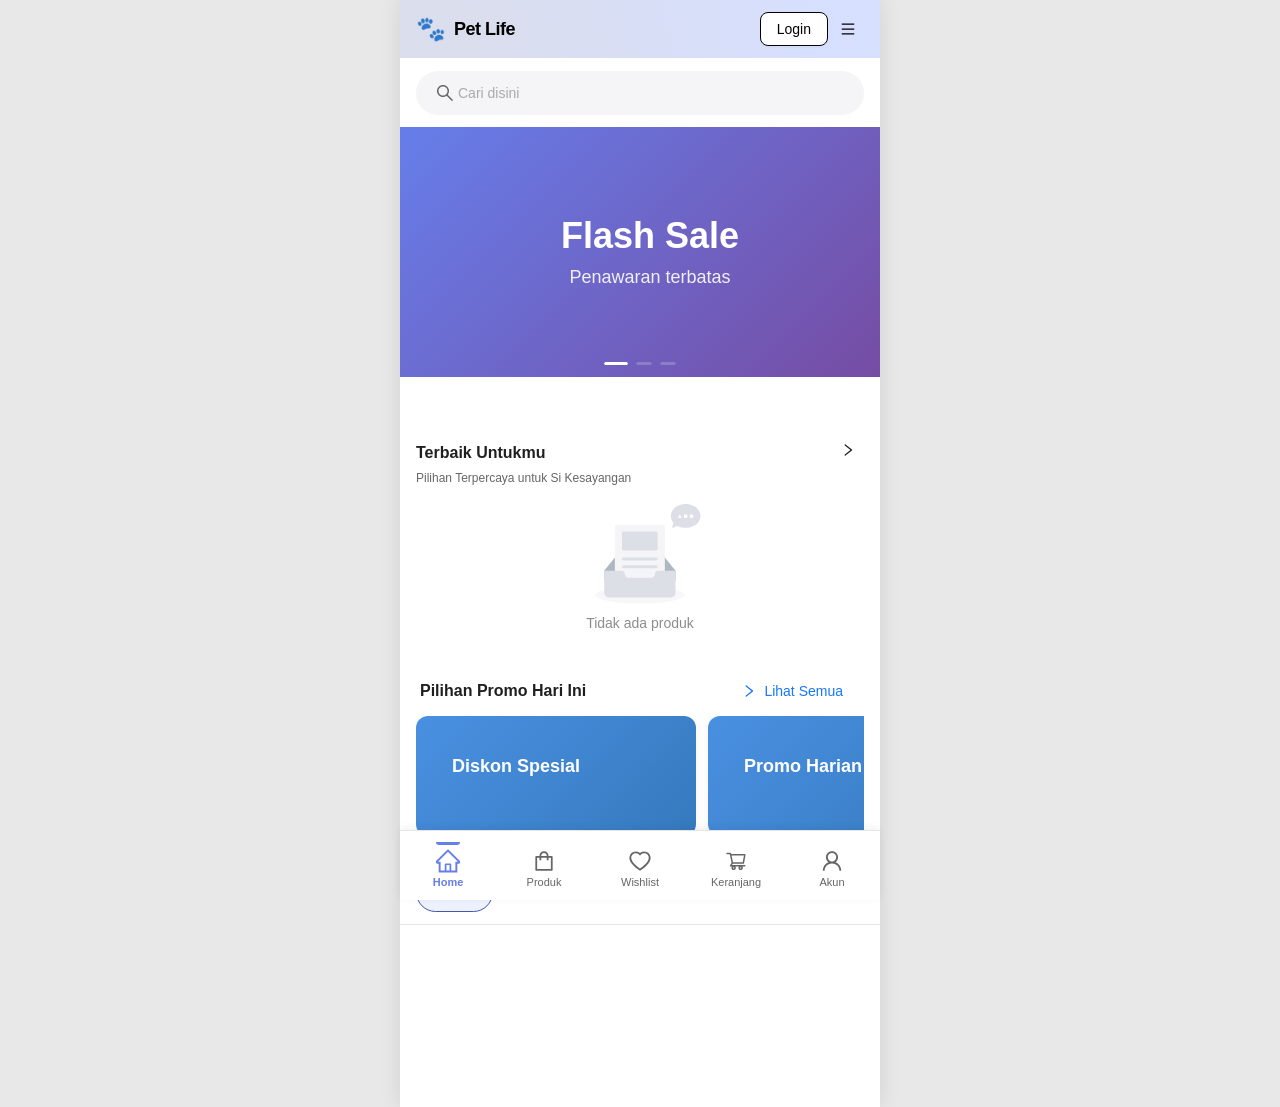
==== commit c1e19635: "Updates" ====
--- a/index.html
+++ b/index.html
@@ -6,8 +6,8 @@
     <meta name="viewport" content="width=device-width, initial-scale=1.0, maximum-scale=1.0, user-scalable=no" />
     <meta name="theme-color" content="#5B4CCC" />
     <title>Petshop - Belanja Online Terpercaya</title>
-    <script type="module" crossorigin src="/assets/index-DkLQKyqe.js"></script>
-    <link rel="stylesheet" crossorigin href="/assets/index-DH-62h2A.css">
+    <script type="module" crossorigin src="/assets/index-BKRosAzK.js"></script>
+    <link rel="stylesheet" crossorigin href="/assets/index-DHC7Kg2v.css">
   </head>
   <body>
     <div id="root"></div>
--- a/assets/index-DHC7Kg2v.css
+++ b/assets/index-DHC7Kg2v.css
@@ -0,0 +1 @@
+.search-bar-wrapper{width:100%;padding:12px 16px;background:var(--white);position:relative;z-index:88}.search-bar-input{border-radius:24px;font-size:14px;background-color:#f5f5f7;border:none;height:44px;padding:0 20px}.header-search-wrapper .search-bar-input{border-radius:20px;height:40px;background-color:#f5f5f7;border:1px solid #E8E8E8}.search-bar-input .ant-input{background-color:transparent}.search-bar-input:hover,.search-bar-input:focus,.search-bar-input.ant-input-affix-wrapper-focused{background-color:#f5f5f7;border:none;box-shadow:none}.search-bar-input .ant-input::placeholder{color:#aaa}.search-icon{color:var(--text-secondary);font-size:18px}.search-clear-icon{color:var(--text-gray);cursor:pointer;font-size:14px;transition:color .3s}.search-clear-icon:hover{color:var(--text-primary)}.search-drawer{z-index:1000!important}.search-drawer .ant-drawer-mask{background-color:#00000073}.search-drawer .ant-drawer-content-wrapper{box-shadow:none}.search-drawer .ant-drawer-content{background:var(--white)}.search-drawer-content{height:100%;display:flex;flex-direction:column}.search-drawer-header{display:flex;align-items:center;gap:12px;padding:12px 16px;background:var(--white);border-bottom:1px solid var(--border-color);position:sticky;top:0;z-index:10}.search-back-btn{flex-shrink:0;padding:4px;width:40px;height:40px;display:flex;align-items:center;justify-content:center}.search-back-btn .anticon{font-size:20px}.search-drawer-input{flex:1;border-radius:8px;font-size:14px;background-color:var(--bg-gray);border:1px solid var(--border-color)}.search-drawer-input .ant-input{background-color:transparent}.search-drawer-input:hover,.search-drawer-input:focus,.search-drawer-input.ant-input-affix-wrapper-focused{background-color:var(--white);border-color:var(--primary-color);box-shadow:0 0 0 2px #5b4ccc1a}.search-drawer-body{flex:1;overflow-y:auto;background:var(--bg-light)}.search-suggestions{background:var(--white);padding:8px 0}.search-suggestion-item{padding:12px 16px;cursor:pointer;display:flex;align-items:center;gap:12px;border-bottom:1px solid var(--border-color);transition:background-color .2s}.search-suggestion-item:hover{background-color:var(--bg-light)}.search-suggestion-item:last-child{border-bottom:none}.suggestion-icon{color:var(--text-secondary);font-size:16px;flex-shrink:0}.search-suggestion-item .ant-typography{flex:1;font-size:14px;color:var(--text-primary)}.search-suggestion-item strong{font-weight:600;color:var(--primary-color)}.suggestion-remove-icon{color:var(--text-gray);font-size:14px;flex-shrink:0;opacity:0;transition:opacity .2s,color .2s}.search-suggestion-item:hover .suggestion-remove-icon{opacity:1}.suggestion-remove-icon:hover{color:var(--text-primary)}.search-history{background:var(--white);padding:16px 0}.search-history-header{display:flex;justify-content:space-between;align-items:center;padding:0 16px 12px}.search-history-title{font-size:13px;font-weight:600;color:var(--text-secondary);text-transform:uppercase;letter-spacing:.5px}.clear-history-btn{font-size:12px;padding:0;height:auto;color:var(--primary-color)}.search-history-item{padding:12px 16px;cursor:pointer;display:flex;align-items:center;gap:12px;border-bottom:1px solid var(--border-color);transition:background-color .2s}.search-history-item:hover{background-color:var(--bg-light)}.search-history-item:last-child{border-bottom:none}.history-icon{color:var(--text-secondary);font-size:16px;flex-shrink:0}.history-text{flex:1;font-size:14px;color:var(--text-primary)}.history-remove-icon{color:var(--text-gray);font-size:14px;flex-shrink:0;opacity:0;transition:opacity .2s,color .2s}.search-history-item:hover .history-remove-icon{opacity:1}.history-remove-icon:hover{color:var(--text-primary)}.search-empty{display:flex;flex-direction:column;align-items:center;justify-content:center;padding:80px 20px;text-align:center}.search-loading{display:flex;flex-direction:column;align-items:center;justify-content:center;padding:40px 20px;gap:16px}@media (min-width: 768px){.search-drawer .ant-drawer-content-wrapper{max-width:var(--max-mobile-width);margin:0 auto}.search-bar-wrapper{max-width:var(--max-mobile-width);margin:0 auto;left:50%;transform:translate(-50%);right:auto;width:100%}}.modern-header{background:linear-gradient(77.96deg,#4658a533 15.71%,#3461fd33 87.86%);padding:0;height:auto;line-height:normal;width:100%;position:sticky;top:0;z-index:90;box-shadow:none;transition:background .3s ease,box-shadow .3s ease}.modern-header.header-scrolled{background:#4658a5;box-shadow:0 2px 8px #0000001a}.header-container{padding:0;max-width:100%}.header-top{display:flex;align-items:center;justify-content:space-between;padding:12px 16px;gap:12px}.header-left{display:flex;align-items:center;gap:12px;flex:1;min-width:0;overflow:hidden}.header-menu-btn{color:#000;padding:4px;width:36px;height:36px;display:flex;align-items:center;justify-content:center;flex-shrink:0}.header-menu-btn .anticon{font-size:20px}.header-menu-btn:hover{background-color:#485d561a;color:#000}.header-logo{display:flex;align-items:center;gap:8px;cursor:pointer;-webkit-user-select:none;user-select:none}.logo-icon{font-size:24px;line-height:1}.logo-text{color:#000;font-size:18px;font-weight:700;letter-spacing:-.5px}.header-right{display:flex;align-items:center;gap:4px;flex-shrink:0}.header-icon-btn{color:#000;padding:4px;width:36px;height:36px;display:flex;align-items:center;justify-content:center}.header-icon-btn .anticon{font-size:20px}.header-icon-btn:hover{background-color:#485d561a;color:#000}.header-avatar{cursor:pointer;border:2px solid #000000;flex-shrink:0;background-color:var(--white)}.header-login-btn{color:#000;border-color:#000;font-weight:600;height:32px;padding:0 16px;border-radius:16px}.header-login-btn:hover{background-color:#000;color:var(--white);border-color:#000}.address-bar-wrapper{background-color:#e8e6f5;padding:10px 16px;position:relative;z-index:89}.address-bar{display:flex;align-items:center;gap:8px;cursor:pointer;-webkit-user-select:none;user-select:none}.address-pin-icon{color:var(--primary-color);font-size:18px;flex-shrink:0}.address-info{flex:1;min-width:0}.address-label{font-size:13px;color:var(--text-primary);line-height:1.3}.address-location{color:var(--text-primary);font-weight:700}.address-placeholder{font-size:13px;color:var(--text-secondary);flex:1}.address-arrow{font-size:10px;color:var(--text-secondary);flex-shrink:0}.address-bar-header{display:flex;align-items:center;gap:8px;cursor:pointer;-webkit-user-select:none;user-select:none;flex:1;min-width:0;padding:4px 0}.address-pin-icon-header{color:#000;font-size:18px;flex-shrink:0}.address-info-header{flex:1;min-width:0;overflow:hidden}.address-label-header{font-size:13px;color:#000;line-height:1.3;white-space:nowrap;overflow:hidden;text-overflow:ellipsis}.address-location-header{color:#000;font-weight:700}.address-placeholder-header{font-size:13px;color:#000;opacity:.7;flex:1;white-space:nowrap;overflow:hidden;text-overflow:ellipsis}.address-arrow-header{font-size:10px;color:#000;opacity:.7;flex-shrink:0;margin-left:4px}.header-right .ant-badge{display:flex;align-items:center;justify-content:center}.header-right .ant-badge-count{background-color:#ff4757;font-size:11px;min-width:20px;height:20px;line-height:20px;padding:0 6px;border-radius:10px;box-shadow:0 0 0 2px #4658a533;font-weight:600}.header-right .ant-badge .ant-badge-count{top:2px;right:2px}.ant-dropdown-menu{border-radius:12px;box-shadow:var(--shadow-lg);padding:8px;min-width:200px}.ant-dropdown-menu-item{border-radius:8px;padding:10px 12px;font-size:14px;transition:all .2s}.ant-dropdown-menu-item:hover{background-color:var(--bg-light)}.ant-dropdown-menu-item-icon{font-size:16px;margin-right:12px}.ant-dropdown-menu-item-divider{margin:8px 0;background-color:var(--border-color)}.header-with-back{background:var(--white);box-shadow:0 2px 8px #00000014}.header-search-mode{padding:8px 16px;gap:8px}.header-back-btn{color:var(--text-primary);padding:8px;width:40px;height:40px;display:flex;align-items:center;justify-content:center;flex-shrink:0}.header-back-btn .anticon{font-size:20px}.header-back-btn:hover{background-color:var(--bg-light);color:var(--text-primary)}.header-search-wrapper{flex:1;min-width:0}.header-search-wrapper .search-bar-wrapper{padding:0;background:transparent;position:static;z-index:auto}.header-page-title{flex:1;font-size:18px;font-weight:600;color:var(--text-primary);margin:0;text-align:left}@media (min-width: 768px){.modern-header{max-width:var(--max-mobile-width);margin:0 auto}.address-bar-wrapper{max-width:var(--max-mobile-width);margin:0 auto;left:50%;transform:translate(-50%);right:auto;width:100%}}@media (max-width: 360px){.header-top{padding:10px 12px}.logo-text{font-size:16px}.header-icon-btn,.header-menu-btn{width:32px;height:32px}.header-icon-btn .anticon,.header-menu-btn .anticon{font-size:18px}}.app-layout{min-height:100vh;background-color:var(--bg-light)}.app-content{padding:0 0 80px;margin-top:0;min-height:calc(100vh - 134px);background-color:var(--bg-light)}.bottom-nav{position:fixed;bottom:0;left:0;right:0;height:70px;background-color:var(--white);border-top:1px solid var(--border-color);padding:8px 0;display:flex;align-items:center;justify-content:space-around;z-index:85;box-shadow:0 -2px 8px #0000000f}.nav-item{flex:1;display:flex;flex-direction:column;align-items:center;justify-content:center;gap:4px;cursor:pointer;padding:8px 4px;border-radius:12px;transition:all .3s ease;-webkit-user-select:none;user-select:none;position:relative}.nav-item .anticon{font-size:22px;color:var(--text-secondary);transition:all .3s ease}.nav-label{font-size:11px;color:var(--text-secondary);font-weight:500;transition:all .3s ease;line-height:1.2}.nav-item:active{transform:scale(.95)}.nav-item.active .anticon{color:var(--primary-color);transform:scale(1.1)}.nav-item.active .nav-label{color:var(--primary-color);font-weight:600}.nav-item.active:before{content:"";position:absolute;top:0;left:50%;transform:translate(-50%);width:24px;height:3px;background-color:var(--primary-color);border-radius:0 0 3px 3px}.nav-item .ant-badge{position:relative}.nav-item .ant-badge-count{background-color:var(--discount-color);font-size:10px;min-width:16px;height:16px;line-height:16px;padding:0 4px;border-radius:8px;box-shadow:0 0 0 2px var(--white);font-weight:600}.safe-area-bottom{padding-bottom:calc(8px + env(safe-area-inset-bottom))}@media (min-width: 768px){.app-layout{max-width:var(--max-mobile-width);margin:0 auto;position:relative}.bottom-nav{max-width:var(--max-mobile-width);left:50%;transform:translate(-50%)}}@media (max-width: 360px){.nav-item .anticon{font-size:20px}.nav-label{font-size:10px}.bottom-nav{height:65px}}.slider-container{width:100%;margin-bottom:0;border-radius:0;overflow:hidden;transition:all .3s ease;position:relative}.main-slider{width:100%}.slider-item{height:220px;position:relative}.slider-content-wrapper{width:100%;height:100%;cursor:pointer;transition:all .3s ease;display:flex;align-items:center;justify-content:center;padding:20px}.slider-content-wrapper:active{transform:scale(.98)}.slider-content{text-align:center;z-index:1}.slider-title{font-size:32px;font-weight:700;margin-bottom:8px;color:#fff;line-height:1.2}.slider-subtitle{font-size:16px;font-weight:400;color:#ffffffe6;line-height:1.4;margin:0}.main-slider .ant-carousel .slick-dots{bottom:16px;display:flex!important;justify-content:center;align-items:center;gap:8px}.main-slider .ant-carousel .slick-dots li{width:auto;height:auto;margin:0}.main-slider .ant-carousel .slick-dots li button{width:32px;height:4px;border-radius:2px;background:#ffffff80;transition:all .3s;padding:0;margin:0}.main-slider .ant-carousel .slick-dots li.slick-active button{width:48px;background:#fff}.main-slider .slider-item{margin:0 10px}.main-slider .slick-list{margin:0 -10px}@media (min-width: 768px){.slider-item{height:250px}.slider-title{font-size:36px}.slider-subtitle{font-size:18px}}@media (max-width: 360px){.slider-item{height:180px}.slider-title{font-size:28px}.slider-subtitle{font-size:14px}}.share-modal .ant-drawer-content-wrapper{border-radius:24px 24px 0 0;overflow:hidden}.share-modal .ant-drawer-content{background:var(--white);border-radius:24px 24px 0 0}.share-modal-content{padding-bottom:env(safe-area-inset-bottom)}.share-modal-handle{width:40px;height:4px;background-color:#d9d9d9;border-radius:2px;margin:12px auto 16px}.share-modal-header{padding:0 24px 20px;text-align:center}.share-modal-title{margin:0!important;font-size:18px;font-weight:600;color:var(--text-primary)}.share-options-grid{display:grid;grid-template-columns:repeat(4,1fr);gap:16px;padding:0 24px 32px}.share-option{display:flex;flex-direction:column;align-items:center;gap:8px;cursor:pointer;padding:8px;border-radius:12px;transition:all .3s}.share-option:active{transform:scale(.95);background-color:var(--bg-gray)}.share-option-icon{width:56px;height:56px;border-radius:16px;display:flex;align-items:center;justify-content:center;transition:all .3s;box-shadow:0 2px 8px #0000000f}.share-option-emoji{font-size:28px;line-height:1}.share-option-label{font-size:12px;color:var(--text-primary);text-align:center;font-weight:500;line-height:1.2;word-wrap:break-word;max-width:100%}@media (min-width: 768px){.share-modal .ant-drawer-content-wrapper{max-width:var(--max-mobile-width);margin:0 auto}}@media (max-width: 360px){.share-options-grid{grid-template-columns:repeat(3,1fr)}}.home-page-modern{background-color:var(--bg-light);min-height:100vh;padding-bottom:20px}.hero-section{margin-bottom:0;padding:0}.categories-section-modern{padding:20px 16px;background-color:var(--white);margin-bottom:8px}.section-header-categories{margin-bottom:16px}.section-header-categories .section-title-modern{margin:0!important;font-size:16px;font-weight:700;color:var(--text-primary)}.categories-grid{display:grid;grid-template-columns:repeat(6,1fr);gap:8px}.category-item-modern{display:flex;flex-direction:column;align-items:center;cursor:pointer;-webkit-user-select:none;user-select:none;transition:all .2s ease}.category-item-modern:active{transform:scale(.95)}.category-icon-modern{width:52px;height:52px;border-radius:12px;background:#e8eeff;display:flex;align-items:center;justify-content:center;overflow:hidden;flex-shrink:0;transition:all .3s ease;box-shadow:0 2px 8px #5b4ccc14;opacity:1}.category-item-modern:hover .category-icon-modern{background:#dde5ff;box-shadow:0 4px 12px #5b4ccc26;transform:translateY(-2px)}.category-emoji{font-size:28px;line-height:1}.category-name-modern{font-family:Poppins,sans-serif;font-weight:400;font-size:10px;line-height:10.94px;letter-spacing:0px;text-align:center;color:#2e3137;width:52px;max-width:52px;display:-webkit-box;-webkit-line-clamp:2;line-clamp:2;-webkit-box-orient:vertical;overflow:hidden;word-wrap:break-word}.terbaik-untukmu-carousel .slick-slide{padding:0 8px}.terbaik-untukmu-carousel .slick-list{margin:0 -8px}.terbaik-untukmu-container{display:flex;gap:12px;background:#fff;border-radius:16px;padding:16px;box-shadow:0 2px 8px #00000014}@media (min-width: 992px){.terbaik-untukmu-carousel .slick-slide{padding:0 12px}.terbaik-untukmu-carousel .slick-list{margin:0 -12px}}@media (max-width: 991px){.terbaik-untukmu-carousel .slick-slide{padding:0 6px}.terbaik-untukmu-carousel .slick-list{margin:0 -6px}}.flash-sale-banner-terbaik{flex:0 0 140px;background:linear-gradient(197.97deg,#410500 15.51%,#1f1f1f 46.73%,#ad150d 67.4%,#410500 102.54%);border-radius:12px;padding:16px;position:relative;overflow:hidden}.flash-sale-banner-content{display:flex;flex-direction:column;justify-content:space-between;height:100%;position:relative;z-index:1}.flash-sale-banner-text{color:#fff}.flash-sale-timer{margin-top:8px;margin-bottom:16px}.flash-sale-icon-wrapper{display:flex;justify-content:center;align-items:center;margin-top:16px;filter:drop-shadow(0 2px 4px rgba(0,0,0,.2))}.terbaik-untukmu-products{flex:1;min-width:0}.terbaik-untukmu-carousel .ant-carousel .slick-list{margin:0 -8px}.terbaik-untukmu-carousel .ant-carousel .slick-slide>div{padding:0 8px}.terbaik-untukmu-carousel .product-card-modern{margin-bottom:0;margin-right:12px}.terbaik-untukmu-carousel .ant-carousel .slick-slide{padding-right:12px}@media (max-width: 480px){.terbaik-untukmu-container{flex-direction:column}.flash-sale-banner-terbaik{flex:0 0 auto;width:100%;min-height:120px}.flash-sale-banner-content{flex-direction:row;align-items:center}.flash-sale-icon-wrapper{margin-top:0;margin-left:16px}}@media (max-width: 360px){.categories-grid{grid-template-columns:repeat(3,1fr);gap:8px}.category-icon-modern{width:48px;height:48px}.category-emoji{font-size:24px}.category-name-modern{width:48px;max-width:48px}}.section-modern{padding:12px;background-color:var(--white);margin-bottom:8px}.section-header-modern{margin-bottom:16px}.section-title-modern{margin:0!important;font-size:18px;font-weight:700;color:var(--text-primary);line-height:1.3}.section-subtitle-modern{font-size:12px;color:var(--text-secondary);display:block;margin-top:4px}.home-page-modern .product-buy-btn{display:none}.flash-sale-section-modern{padding:16px;background:linear-gradient(135deg,#fff5f5,#fff);margin-bottom:8px}.flash-sale-header{display:flex;align-items:center;justify-content:space-between;margin-bottom:12px}.flash-sale-title-row{display:flex;align-items:center;gap:8px}.flash-sale-icon{width:32px;height:32px;border-radius:50%;background-color:#fff;display:flex;align-items:center;justify-content:center;box-shadow:0 2px 8px #ff475733}.flash-sale-title{margin:0!important;font-size:16px;font-weight:700;color:var(--text-primary)}.flash-sale-tag{font-size:10px;padding:2px 8px;border-radius:4px;font-weight:600}.flash-sale-link{font-size:12px;padding:0;height:auto;color:var(--primary-color);font-weight:600}.flash-sale-grid{display:grid;grid-template-columns:repeat(2,1fr);gap:12px}.flash-sale-card-modern{border-radius:12px;overflow:hidden;border:2px solid var(--discount-color);box-shadow:0 4px 12px #ff475726}.flash-sale-card-modern .ant-card-body{padding:10px!important}.flash-sale-image-wrapper{position:relative;width:100%;padding-top:100%;background-color:var(--bg-gray);overflow:hidden}.flash-sale-image{position:absolute;top:0;left:0;width:100%;height:100%;object-fit:cover}.flash-sale-badge{position:absolute;top:8px;right:8px;background-color:var(--discount-color);color:var(--white);padding:4px 8px;border-radius:4px;font-size:10px;font-weight:700;z-index:2}.flash-sale-info{margin-bottom:10px}.flash-sale-name{font-size:13px;color:var(--text-primary);display:block;margin-bottom:6px;line-height:1.3;display:-webkit-box;-webkit-line-clamp:2;line-clamp:2;-webkit-box-orient:vertical;overflow:hidden;min-height:34px}.flash-sale-price{font-size:16px;font-weight:700;color:var(--text-primary);display:block;margin-bottom:6px}.flash-sale-rating{display:flex;align-items:center;gap:4px}.flash-sale-rating-text{font-size:11px;color:var(--text-secondary)}.flash-sale-btn{border-radius:8px;font-weight:600;height:36px;background:linear-gradient(135deg,var(--primary-color) 0%,var(--secondary-color) 100%);border:none}.promo-section-modern{padding:16px;background-color:var(--white);margin-bottom:8px}.promo-header{display:flex;align-items:center;justify-content:space-between;margin-bottom:12px}.promo-title{margin:0!important;font-size:16px;font-weight:700;color:var(--text-primary)}.promo-link{font-size:12px;padding:0;height:auto;color:var(--primary-color);font-weight:600}.promo-banners{display:flex;gap:12px;overflow-x:auto;-webkit-overflow-scrolling:touch;scrollbar-width:none}.promo-banners::-webkit-scrollbar{display:none}.promo-banner{min-width:280px;height:120px;border-radius:12px;background:linear-gradient(135deg,var(--primary-color) 0%,var(--secondary-color) 100%);overflow:hidden;position:relative;box-shadow:0 4px 12px #5b4ccc33}.promo-banner-content{padding:20px;position:relative;z-index:2}.promo-banner-text{color:var(--white);font-size:18px;font-weight:700}.filters-section{padding:12px 16px;background-color:var(--white);margin-bottom:8px;border-top:1px solid var(--border-color);border-bottom:1px solid var(--border-color)}.filters-tabs{display:flex;gap:8px;overflow-x:auto;-webkit-overflow-scrolling:touch;scrollbar-width:none}.filters-tabs::-webkit-scrollbar{display:none}.filter-tab{padding:8px 16px;border-radius:20px;background-color:var(--bg-gray);color:var(--text-primary);font-size:13px;font-weight:600;white-space:nowrap;cursor:pointer;transition:all .3s;-webkit-user-select:none;user-select:none;border:2px solid transparent}.filter-tab:active{transform:scale(.95)}.filter-tab.active{background:#ecf0ff;color:#4658a5;border:1px solid #4658A5;box-shadow:none}@media (min-width: 768px){.home-page-modern{max-width:var(--max-mobile-width);margin:0 auto}.products-grid-modern{column-count:2;column-gap:8px}.categories-grid{grid-template-columns:repeat(6,1fr);gap:12px}.back-to-top{left:50%;transform:translate(-50%)}}@media (min-width: 1024px){.products-grid-modern{column-count:2;column-gap:8px}.section-modern{padding:16px}}@media (max-width: 360px){.products-grid-modern{column-gap:8px}.section-modern{padding:12px}.product-card-modern{margin-bottom:8px}.product-name-modern{font-size:12px}.product-price-modern{font-size:14px}}.products-page-modern{background-color:var(--bg-light);min-height:100vh;padding-bottom:20px}.products-page-header{display:flex;align-items:center;gap:12px;padding:12px 16px;background:#fff;border-bottom:1px solid var(--border-color);position:sticky;top:0;z-index:100}.products-back-btn{display:flex;align-items:center;justify-content:center;border:none;background:transparent;color:#333;font-size:20px;padding:8px;cursor:pointer;width:40px;height:40px;border-radius:50%;transition:background-color .2s;flex-shrink:0}.products-back-btn:hover{background-color:#f5f5f5}.products-search-wrapper{flex:1;min-width:0}.products-search-wrapper .search-bar-wrapper{padding:0;background:transparent}.products-search-wrapper .search-bar-input{border-radius:20px;height:40px;background-color:#f5f5f7;border:none}.category-header{padding:16px;background-color:var(--white);border-bottom:1px solid var(--border-color)}.category-header-content{display:flex;align-items:center;justify-content:space-between}.category-header-title{font-size:18px;font-weight:700;color:var(--text-primary)}.category-clear-btn{color:var(--primary-color);font-size:13px;font-weight:600;padding:4px 12px;height:auto}.category-clear-btn:hover{color:var(--primary-hover);background-color:#5b4ccc0d}.filters-bar{display:flex;gap:8px;padding:12px 16px;background-color:var(--white);border-bottom:1px solid var(--border-color);overflow-x:auto;-webkit-overflow-scrolling:touch;scrollbar-width:none}.filters-bar::-webkit-scrollbar{display:none}.filter-btn{min-width:fit-content;padding:6px 14px;height:32px;border-radius:36px!important;border:1px solid var(--border-color);background-color:var(--white);color:var(--text-primary);font-size:13px;font-weight:500;white-space:nowrap;transition:all .3s}.filter-btn:hover{border-color:var(--primary-color);color:var(--primary-color)}.filter-btn-active{background:#ecf0ff;color:#4658a5;border:1px solid #4658A5;box-shadow:none}.filter-btn-active:hover{background:#ecf0ff;color:#4658a5;border-color:#4658a5}.address-info-bar{padding:10px 16px;background-color:#f8f8fa;border-bottom:1px solid var(--border-color);display:flex;align-items:center;gap:8px;cursor:pointer;-webkit-user-select:none;user-select:none}.address-pin-icon{color:var(--primary-color);font-size:16px;flex-shrink:0}.address-info-text{font-size:12px;color:var(--text-primary);flex:1}.address-info-text strong{color:var(--text-primary);font-weight:600}.address-option{padding:4px 0}.address-option-name{display:flex;align-items:center;gap:8px;margin-bottom:4px}.address-badge{background-color:var(--primary-light);color:var(--primary-color);padding:2px 8px;border-radius:4px;font-size:10px;font-weight:600}.address-option-text{font-size:12px;display:block;line-height:1.4}.address-selector-footer{border-top:1px solid var(--border-color);padding:8px;background-color:var(--bg-light)}.products-content-modern{padding:12px}.products-grid-modern{column-count:2;column-gap:8px;column-fill:balance}.product-card-modern{background-color:var(--white);border-radius:16px;overflow:hidden;border:none;cursor:pointer;transition:all .3s cubic-bezier(.4,0,.2,1);display:inline-block;vertical-align:top;width:100%;margin-bottom:8px;break-inside:avoid;-webkit-column-break-inside:avoid;page-break-inside:avoid;position:relative;box-shadow:0 2px 8px #00000014}.product-card-modern:before{content:"";position:absolute;top:0;left:0;right:0;bottom:0;background:linear-gradient(135deg,#5b4ccc05,#8a5dff05);opacity:0;transition:opacity .3s ease;pointer-events:none;z-index:1}.product-card-modern:hover{transform:translateY(-4px);box-shadow:0 8px 24px #5b4ccc2e}.product-card-modern:hover:before{opacity:1}.product-card-modern:active{transform:translateY(-2px);box-shadow:0 4px 16px #5b4ccc38}.product-image-container{position:relative;width:100%;height:160.5px;background-color:var(--bg-gray);overflow:hidden;border-radius:16px 16px 0 0;z-index:2;break-inside:avoid;-webkit-column-break-inside:avoid;page-break-inside:avoid}.product-image-modern{position:absolute;top:0;left:0;width:100%;height:100%;display:block;object-fit:cover;object-position:center;transition:transform .3s ease}.product-card-modern:hover .product-image-modern{transform:scale(1.05)}.product-image-placeholder{position:absolute;top:0;left:0;width:100%;height:100%;display:flex;align-items:center;justify-content:center;background:linear-gradient(135deg,#f5f5f5,#e0e0e0)}.product-discount-badge{position:absolute;bottom:0;left:0;background:#fff5f6;color:#f94e62;padding:2px 6px;border-top-right-radius:8px;border-bottom-left-radius:0;border:.57px solid rgba(249,78,98,.1);font-family:Inter,-apple-system,BlinkMacSystemFont,Segoe UI,sans-serif;font-size:9.14px;font-weight:700;font-style:normal;line-height:1;letter-spacing:0px;z-index:4;transition:all .3s ease}.product-card-modern:hover .product-discount-badge{background:#ffe8eb}.product-info-modern{padding:8px 8px 12px;flex:1;display:flex;flex-direction:column;gap:4px;position:relative;z-index:2;break-inside:avoid;-webkit-column-break-inside:avoid;page-break-inside:avoid}.product-name-modern{font-family:Inter,-apple-system,BlinkMacSystemFont,Segoe UI,sans-serif;font-size:14px;font-weight:400;font-style:normal;line-height:1.4;letter-spacing:0%;color:var(--text-primary);transition:color .3s ease;word-wrap:break-word}.product-card-modern:hover .product-name-modern{color:var(--primary-color)}.product-price-row{display:flex;align-items:flex-start;justify-content:space-between;gap:8px}.product-price-info{display:flex;flex-direction:column;gap:2px;flex:1}.product-price-modern{font-size:16px;font-weight:700;color:var(--text-primary);line-height:1.2;transition:color .3s ease}.product-card-modern:hover .product-price-modern{color:var(--primary-color)}.product-original-price{font-size:11px;color:var(--text-gray);line-height:1.2}.product-rating-row{display:flex;align-items:center;gap:4px;transition:transform .3s ease}.product-card-modern:hover .product-rating-row{transform:translate(2px)}.product-rating-text{font-size:11px;color:var(--text-secondary);line-height:1}.products-page-modern .product-buy-btn{display:none}.product-buy-btn{margin:0 10px 10px;border-radius:8px;font-weight:600;font-size:13px;height:36px;background:linear-gradient(135deg,var(--primary-color) 0%,var(--secondary-color) 100%);border:none;box-shadow:0 2px 8px #5b4ccc4d;transition:all .3s ease;position:relative;z-index:2}.product-buy-btn:hover,.product-buy-btn:focus{background:linear-gradient(135deg,var(--primary-hover) 0%,var(--primary-dark) 100%);box-shadow:0 4px 12px #5b4ccc66;transform:translateY(-2px)}.product-card-modern:hover .product-buy-btn{box-shadow:0 4px 16px #5b4ccc80}.product-buy-btn:disabled{background:var(--bg-gray);color:var(--text-gray);box-shadow:none}.filter-drawer .ant-drawer-content-wrapper{border-radius:24px 24px 0 0}.filter-drawer .ant-drawer-header{border-bottom:1px solid #E5E5E5;padding:16px 20px;background-color:var(--white)}.filter-drawer .ant-drawer-body{padding:0;background-color:#f5f7fa;overflow-x:hidden}.filter-drawer-header{display:flex;align-items:center;justify-content:center;width:100%;position:relative}.filter-drawer-title{font-size:18px;font-weight:700;color:var(--text-primary)}.filter-reset-btn{position:absolute;right:0;color:#4658a5;font-size:14px;font-weight:600;padding:0;height:auto}.filter-reset-btn:hover{color:#3547a0}.filter-content{padding:0;background-color:var(--white);overflow-x:hidden;width:100%}.filter-section{padding:20px;background-color:#f5f7fa;margin-bottom:0;overflow-x:hidden}.filter-section:last-of-type{margin-bottom:0;padding-bottom:0}.filter-section-title{display:block;margin-bottom:16px;font-size:16px;font-weight:700;color:#1a1a1a}.filter-pills-container{display:flex;flex-wrap:wrap;gap:10px}.filter-pill{padding:10px 20px;height:auto;border-radius:24px;border:1px solid #E0E0E0;background-color:var(--white);color:#2e3137;font-size:14px;font-weight:400;transition:all .3s;line-height:1.4}.filter-pill:hover{border-color:#4658a5;color:#4658a5;background-color:var(--white)}.filter-pill-active{background:#ecf0ff!important;color:#4658a5!important;border:1px solid #4658A5!important;font-weight:500}.filter-pill-active:hover{background:#ecf0ff!important;color:#4658a5!important;border-color:#4658a5!important}.filter-apply-btn{margin:20px;border-radius:40px!important;height:48px!important;font-size:16px!important;font-weight:600!important;background:#4658a5!important;border:none!important;box-shadow:none!important;width:calc(100% - 40px)!important}.filter-apply-btn:hover,.filter-apply-btn:focus{background:#4658a5;box-shadow:none}.back-to-top{position:fixed;bottom:90px;left:50%;transform:translate(-50%);z-index:90;animation:fadeInUp .3s ease-in-out}@keyframes fadeInUp{0%{opacity:0;transform:translate(-50%) translateY(20px)}to{opacity:1;transform:translate(-50%) translateY(0)}}.back-to-top-btn{width:151px;height:32px;max-height:32px;border-radius:32px!important;background:#ecf0ff!important;border:none!important;box-shadow:0 4px 8px #00000014!important;font-family:Poppins,sans-serif!important;font-weight:600!important;font-size:12px!important;line-height:16px!important;letter-spacing:0%;text-align:center;color:#4658a5!important;display:flex!important;align-items:center!important;justify-content:center!important;gap:8px;padding:8px 16px!important;transition:all .3s ease}.back-to-top-btn:hover,.back-to-top-btn:focus{background:#dde5ff!important;color:#4658a5!important;box-shadow:0 6px 12px #0000001f!important;transform:translateY(-2px)}.back-to-top-btn:active{transform:translateY(0);box-shadow:0 2px 4px #00000014!important}.loading-container{display:flex;justify-content:center;align-items:center;min-height:300px;padding:40px}@media (min-width: 768px){.products-page-modern{max-width:var(--max-mobile-width);margin:0 auto}.products-grid-modern{column-count:2;column-gap:8px}.filter-drawer .ant-drawer-content-wrapper{max-width:var(--max-mobile-width);margin:0 auto}.back-to-top{left:50%;transform:translate(-50%)}}@media (min-width: 1024px){.products-grid-modern{column-count:2;column-gap:8px}.products-content-modern{padding:16px}}@media (max-width: 360px){.products-grid-modern{column-gap:8px}.products-content-modern{padding:12px}.product-card-modern{margin-bottom:8px}.product-name-modern{font-size:12px}.product-price-modern{font-size:14px}}.product-detail-page{min-height:100vh;padding-bottom:80px;background-color:#f1f6fb}.product-detail-loading,.product-detail-error{display:flex;align-items:center;justify-content:center;min-height:100vh;font-size:16px}.product-detail-top-nav{position:sticky;top:0;z-index:100;display:flex;align-items:center;justify-content:space-between;padding:12px 16px;background:#fff;box-shadow:0 1px 4px #00000014}.nav-back-btn{display:flex;align-items:center;justify-content:center;border:none;background:transparent;color:#333;font-size:20px;padding:8px;cursor:pointer;width:40px;height:40px;border-radius:50%;transition:background-color .2s}.nav-back-btn:hover{background-color:#f5f5f5}.nav-icons-group{display:flex;align-items:center;gap:4px}.nav-icon-btn{display:flex;align-items:center;justify-content:center;border:none;background:transparent;color:#333;font-size:20px;padding:8px;cursor:pointer;width:40px;height:40px;border-radius:50%;position:relative;transition:background-color .2s}.nav-icon-btn:hover{background-color:#f5f5f5}.nav-cart-btn{position:relative}.cart-badge{position:absolute;top:4px;right:4px;background:#ff4d4f;color:#fff;border-radius:50%;min-width:18px;height:18px;font-size:10px;display:flex;align-items:center;justify-content:center;font-weight:700;padding:0 4px;line-height:1}.product-image-section{position:relative;width:100%;background:#f5f5f5}.product-image-carousel{width:100%}.product-image-slide{width:100%;aspect-ratio:1;display:flex;align-items:center;justify-content:center;background:#f5f5f5}.product-main-image{width:100%;height:100%;object-fit:contain;background:#fff}.product-image-placeholder{width:100%;aspect-ratio:1;display:flex;align-items:center;justify-content:center;background:#f5f5f5}.product-image-indicator{position:absolute;bottom:12px;left:12px;background:#0009;color:#fff;padding:4px 12px;border-radius:20px;font-size:12px;font-weight:500;display:inline-block}.product-details-section{background:#fff;padding:20px 16px;border-radius:16px;margin:8px 16px}.product-price{font-size:24px;font-weight:700;color:#333;margin-bottom:12px;line-height:1.2}.product-name{font-size:16px;font-weight:500;color:#333;margin-bottom:12px;line-height:1.4;display:-webkit-box;-webkit-line-clamp:2;line-clamp:2;-webkit-box-orient:vertical;overflow:hidden;text-overflow:ellipsis}.product-rating-section{display:flex;align-items:center;gap:6px;margin-bottom:12px;flex-wrap:wrap}.product-rating-section .ant-rate{margin:0;line-height:1}.product-rating-section .ant-rate-star{margin-right:2px}.rating-text{font-size:14px;color:#666}.product-categories{font-size:14px;color:#666;margin-bottom:16px}.product-description-section{margin-top:16px}.product-description-text{font-size:14px;color:#333;line-height:1.6;margin-bottom:8px}.read-more-btn{padding:0;height:auto;font-size:14px;font-weight:600;color:var(--primary-color);background:transparent;border:none;cursor:pointer;display:flex;align-items:center;gap:4px;margin-top:8px;transition:color .3s}.read-more-btn:hover{color:var(--primary-hover)}.product-specifications-table{margin-top:20px;padding-top:20px;border-top:1px solid #e5e5e5}.spec-table{width:100%;border-collapse:collapse;background:transparent}.spec-table tbody tr{border-bottom:1px solid #f0f0f0}.spec-table tbody tr:last-child{border-bottom:none}.spec-label{padding:12px 0;font-size:14px;color:#666;font-weight:400;width:45%;vertical-align:top;text-align:left}.spec-value{padding:12px 0;font-size:14px;color:#1a1a1a;font-weight:400;vertical-align:top;text-align:left}.spec-category{color:var(--primary-color);font-weight:500}.reviews-section{background:#fff;padding:20px 16px;border-radius:16px;margin:8px 16px}.reviews-title{font-size:18px;font-weight:600;margin-bottom:16px;color:#333}.reviews-loading{display:flex;justify-content:center;padding:40px 0}.reviews-summary{display:flex;align-items:center;gap:6px;margin-bottom:20px;flex-wrap:wrap}.reviews-summary .ant-rate{margin:0;line-height:1}.reviews-summary .ant-rate-star{margin-right:2px}.reviews-summary-text{font-size:14px;color:#666}.review-item{margin-bottom:16px}.review-text{font-size:14px;color:#333;line-height:1.6;margin-bottom:8px}.review-more-btn{padding:0;height:auto;font-size:14px;color:#1890ff}.review-images{display:grid;grid-template-columns:repeat(4,1fr);gap:8px;margin-top:16px;width:100%}.review-image-item{aspect-ratio:1;border-radius:8px;overflow:hidden;background:#e0e0e0;display:flex;align-items:center;justify-content:center;width:100%;min-height:0}.review-image-item img{width:100%;height:100%;object-fit:cover}.review-image-more{background:#e0e0e0;color:#666;font-size:12px;font-weight:500;text-align:center;padding:8px;display:flex;align-items:center;justify-content:center}.review-image-placeholder{background:#e0e0e0;border-radius:8px}.related-products-section{padding:20px 16px;background:#fff;border-radius:16px;margin:8px 16px}.related-products-header{display:flex;justify-content:space-between;align-items:center;margin-bottom:16px}.related-products-title{font-size:18px;font-weight:600;margin:0;color:#333}.see-all-btn{padding:0;height:auto;font-size:14px;color:#1890ff}.related-products-list{display:flex;gap:8px;overflow-x:auto;-webkit-overflow-scrolling:touch;scrollbar-width:none;padding-bottom:4px}.related-products-list::-webkit-scrollbar{display:none}.related-product-card{flex:0 0 auto;width:calc((100% - 8px)*.4);min-width:140px;background:#fff;border-radius:8px;overflow:hidden;cursor:pointer;transition:transform .2s}.related-product-card:active{transform:scale(.98)}.related-product-image-wrapper{position:relative;width:100%;aspect-ratio:1;background:#f5f5f5;border-radius:8px;overflow:hidden}.related-product-image{width:100%;height:100%;object-fit:cover}.related-product-placeholder{width:100%;height:100%;display:flex;align-items:center;justify-content:center;color:#ccc;font-size:32px}.related-product-discount{position:absolute;top:8px;left:8px;background:#ff4d4f;color:#fff;padding:4px 8px;border-radius:4px;font-size:11px;font-weight:600}.related-product-info{padding:12px 8px}.related-product-name{font-size:13px;font-weight:500;color:#333;margin-bottom:8px;display:-webkit-box;-webkit-line-clamp:2;line-clamp:2;-webkit-box-orient:vertical;overflow:hidden;line-height:1.4;min-height:36px}.related-product-price{display:flex;align-items:center;gap:8px;margin-bottom:8px;flex-wrap:wrap}.related-product-current-price{font-size:14px;font-weight:600;color:#333}.related-product-original-price{font-size:12px;color:#999;text-decoration:line-through}.related-product-rating{display:flex;align-items:center;gap:4px;font-size:12px;color:#666}.back-to-top-btn{position:fixed;left:50%;transform:translate(-50%);z-index:99;border-radius:40px;box-shadow:0 4px 12px #00000026;background:var(--white);border:1px solid var(--border-color);padding:10px 16px;display:flex;align-items:center;gap:8px;cursor:pointer;font-size:14px;font-weight:600;color:var(--text-primary);transition:all .3s;height:44px}.back-to-top-btn:hover{background:var(--bg-light);border-color:var(--text-secondary);transform:translate(-50%) translateY(-2px);box-shadow:0 6px 16px #0003}.product-detail-bottom-nav{position:fixed;bottom:0;left:0;right:0;display:flex;gap:12px;padding:12px 16px;background:#fff;box-shadow:0 -2px 8px #0000001a;z-index:100}.buy-now-btn{flex:1;height:44px;border:1px solid var(--primary-color);color:var(--primary-color);background:var(--white);border-radius:40px;font-size:14px;font-weight:600;cursor:pointer;transition:all .3s;display:flex;align-items:center;justify-content:center}.buy-now-btn:hover:not(:disabled){border-color:var(--primary-hover);color:var(--primary-hover);background:var(--primary-light)}.buy-now-btn:disabled{opacity:.5;cursor:not-allowed;border-color:var(--border-color);color:var(--text-gray)}.add-to-cart-btn{flex:1;height:44px;background:var(--primary-color);border:none;border-radius:40px;font-size:14px;font-weight:600;display:flex;align-items:center;justify-content:center;gap:8px;color:var(--white);cursor:pointer;transition:all .3s}.add-to-cart-btn:hover:not(:disabled){background:var(--primary-hover)}.add-to-cart-btn:disabled{opacity:.5;cursor:not-allowed;background:var(--border-color)}@media (min-width: 768px){.product-detail-page{max-width:768px;margin:0 auto}.product-details-section,.reviews-section,.related-products-section{padding:24px}.related-products-carousel{margin:0;padding:0}}.product-detail-page .ant-carousel .slick-slide{text-align:center;overflow:hidden}.product-detail-page .ant-carousel .slick-list{margin:0}.product-detail-page .ant-typography{margin-bottom:0}.product-detail-page .ant-rate-star{margin-right:2px}.product-detail-page .ant-empty{margin:20px 0}.categories-page{padding:16px;min-height:calc(100vh - 60px)}.category-card{border-radius:12px;text-align:center}.category-image-wrapper{width:100%;padding-top:100%;position:relative;overflow:hidden;background:var(--bg-gray)}.category-image{position:absolute;top:0;left:0;width:100%;height:100%;object-fit:cover}.category-name{font-weight:600;margin-top:8px}.flash-sales-page{padding:16px;min-height:calc(100vh - 60px)}.flash-sales-section{margin-bottom:32px}.section-header{display:flex;align-items:center;gap:8px;margin-bottom:16px}.section-icon{color:var(--primary-color);font-size:24px}.upcoming-sale-card{border-radius:12px}.upcoming-image{width:100%;border-radius:8px}.upcoming-time{margin:8px 0}.faq-page,.contact-page{padding:16px;min-height:calc(100vh - 60px)}.contact-info{display:flex;flex-direction:column;gap:8px;margin-bottom:24px;padding:16px;background:var(--bg-gray);border-radius:8px}.auth-page{min-height:100vh;display:flex;align-items:center;justify-content:center;padding:20px;background:#fff}.auth-container{width:100%;max-width:400px;display:flex;flex-direction:column}.auth-header{text-align:center;margin-bottom:32px}.auth-logo{display:flex;justify-content:center;margin-bottom:24px}.auth-logo img{width:80px;height:80px;border-radius:12px;object-fit:contain;background:#f0f0f0;padding:12px}.auth-title{color:var(--primary-color, #667eea)!important;font-size:28px!important;font-weight:700!important;margin-bottom:12px!important;text-align:center}.auth-description{color:#666;font-size:14px;line-height:1.5;text-align:center;display:block;margin-bottom:0}.auth-form{width:100%}.auth-input{height:48px;border-radius:8px;background:#f5f5f5;border:none;font-size:16px}.auth-input:focus,.auth-input:hover{background:#f5f5f5;border-color:var(--primary-color, #667eea)}.auth-input::placeholder{color:#999}.auth-forgot-password{text-align:right;margin-bottom:24px;margin-top:-8px}.auth-forgot-password a{color:#666;font-size:14px;text-decoration:none}.auth-forgot-password a:hover{color:var(--primary-color, #667eea)}.auth-checkbox{margin-bottom:24px}.auth-checkbox-text{color:#333;font-size:14px}.auth-checkbox-text a{color:var(--primary-color, #667eea);text-decoration:none;font-weight:500}.auth-checkbox-text a:hover{text-decoration:underline}.auth-button{height:48px!important;font-size:16px!important;font-weight:600!important;border-radius:60px!important;margin-top:8px;color:#fff!important}.auth-button:hover,.auth-button:focus{color:#fff!important}.auth-footer{text-align:center;margin-top:32px}.auth-footer-text{color:#333;font-size:14px}.auth-footer-text a{color:var(--primary-color, #667eea);font-weight:600;text-decoration:none}.auth-footer-text a:hover{text-decoration:underline}.auth-form .ant-form-item{margin-bottom:20px}.auth-form .ant-input-affix-wrapper{background:#f5f5f5;border:none;border-radius:8px;height:48px}.auth-form .ant-input-affix-wrapper:hover,.auth-form .ant-input-affix-wrapper-focused{background:#f5f5f5;border-color:var(--primary-color, #667eea);box-shadow:0 0 0 2px #667eea1a}.auth-form .ant-input{background:transparent;border:none}.auth-form .ant-input-password-icon{color:#999}.auth-form .ant-checkbox-wrapper{align-items:flex-start}.auth-form .ant-checkbox{margin-top:2px}.profile-page{padding:0;min-height:calc(100vh - 60px);background-color:var(--bg-gray)}.profile-settings-header{display:flex;align-items:center;padding:16px;background-color:var(--white);position:sticky;top:0;z-index:100;box-shadow:0 2px 4px #0000000d}.profile-settings-title{font-size:18px;font-weight:600;color:var(--text-primary);margin:0}.profile-page .ant-tabs{background-color:var(--white);margin:16px;border-radius:12px;padding:16px;box-shadow:var(--shadow)}.profile-header{text-align:center;margin-bottom:24px}.profile-account-page{min-height:100vh;background-color:var(--bg-gray);padding-bottom:20px}.profile-account-header{display:flex;align-items:center;padding:12px 16px;background-color:var(--white);position:sticky;top:0;z-index:100;box-shadow:0 1px 2px #0000000d}.back-icon{font-size:20px;color:var(--text-primary);cursor:pointer;margin-right:12px;padding:4px;display:flex;align-items:center}.profile-account-title{font-size:18px;font-weight:600;color:var(--text-primary);margin:0;flex:1}.profile-section{display:flex;flex-direction:column;align-items:center;padding:32px 16px 24px;background-color:var(--white);margin-bottom:12px}.profile-picture-wrapper{position:relative;margin-bottom:20px}.profile-avatar{width:80px!important;height:80px!important;border:none}.camera-icon-wrapper{position:absolute;bottom:0;right:0;background-color:var(--primary-color);border-radius:50%;width:28px;height:28px;display:flex;align-items:center;justify-content:center;cursor:pointer;border:3px solid var(--white);box-shadow:0 2px 4px #00000026}.camera-icon{color:var(--white);font-size:14px}.profile-name{font-size:20px;font-weight:600;color:var(--text-primary);margin:0 0 6px}.profile-email{font-size:14px;color:var(--text-secondary);margin:0}.quick-access-card{display:flex;justify-content:space-around;background-color:var(--white);padding:20px 16px;margin:0 16px 12px;border-radius:12px;box-shadow:0 1px 3px #00000014}.quick-access-button{display:flex;flex-direction:column;align-items:center;cursor:pointer;flex:1;transition:transform .2s}.quick-access-button:active{transform:scale(.95)}.quick-access-icon-wrapper{width:56px;height:56px;border-radius:12px;background-color:var(--primary-light);display:flex;align-items:center;justify-content:center;margin-bottom:10px}.quick-access-icon{font-size:24px;color:var(--primary-color)}.quick-access-label{font-size:13px;color:var(--text-primary);font-weight:500;text-align:center}.settings-section{margin:0 16px 12px}.settings-section-title{font-size:14px;font-weight:600;color:var(--text-primary);margin:0 0 8px;padding:0 4px}.settings-card{background-color:var(--white);border-radius:12px;box-shadow:0 1px 3px #00000014;overflow:hidden}.settings-item{display:flex;align-items:center;justify-content:space-between;padding:16px;cursor:pointer;border-bottom:1px solid var(--border-color);transition:background-color .2s}.settings-item:last-child{border-bottom:none}.settings-item:active{background-color:var(--bg-light)}.settings-item-left{display:flex;align-items:center;gap:12px;flex:1}.settings-item-icon{font-size:20px;color:var(--primary-color);min-width:20px}.settings-item-label{font-size:14px;color:var(--text-primary);font-weight:500}.settings-item-arrow{font-size:14px;color:var(--text-secondary);margin-left:8px}.promo-section{margin:0 16px 16px}.promo-header{display:flex;align-items:center;justify-content:space-between;margin-bottom:8px;padding:0 4px}.promo-title{font-size:14px;font-weight:600;color:var(--text-primary);margin:0}.promo-close{font-size:18px;color:var(--text-secondary);cursor:pointer;padding:4px;display:flex;align-items:center;justify-content:center}.promo-banner{background:linear-gradient(135deg,#4a90e2,#357abd);border-radius:12px;padding:16px;box-shadow:var(--shadow);position:relative;overflow:hidden}.promo-content{position:relative;z-index:1}.promo-text{font-size:14px;color:var(--white);margin:0 0 12px;line-height:1.5}.promo-button{background-color:var(--white);color:var(--primary-color);border:none;border-radius:8px;padding:10px 20px;font-size:14px;font-weight:600;cursor:pointer;transition:transform .2s,box-shadow .2s}.promo-button:hover{transform:translateY(-2px);box-shadow:0 4px 8px #00000026}.promo-button:active{transform:translateY(0)}.profile-data-page{min-height:100vh;background-color:var(--bg-gray);padding-bottom:20px}.profile-data-header{display:flex;align-items:center;padding:16px;background-color:var(--white);position:sticky;top:0;z-index:100;box-shadow:0 2px 4px #0000000d}.profile-data-title{font-size:18px;font-weight:600;color:var(--text-primary);margin:0}.profile-data-card{background-color:var(--white);border-radius:12px;margin:16px;padding:20px;box-shadow:var(--shadow)}.profile-data-field{padding:12px 0}.profile-data-label{display:block;font-size:12px;color:var(--text-secondary);margin-bottom:8px;font-weight:500}.profile-data-value{font-size:16px;font-weight:600;color:var(--text-primary);margin:0}.profile-data-divider{height:1px;background-color:var(--border-color);margin:0}.profile-data-edit-button{width:100%;margin-top:20px}.profile-data-edit-button,.profile-data-edit-button.ant-btn{height:44px;border-radius:40px!important;border:1px solid var(--primary-color);color:var(--primary-color);background-color:var(--white);font-weight:600;font-size:14px}.profile-data-edit-button:hover:not(:disabled){border-color:var(--primary-hover);color:var(--primary-hover);background-color:var(--primary-light)}.profile-data-form{margin-top:8px}.profile-data-form .ant-form-item{margin-bottom:20px}.profile-data-form .ant-form-item-label>label{font-size:12px;color:var(--text-secondary);font-weight:500}.profile-data-form-actions{display:flex;gap:12px;margin-top:24px}.profile-data-cancel-button{flex:1}.profile-data-cancel-button,.profile-data-cancel-button.ant-btn{height:44px;border-radius:40px!important;border:1px solid var(--border-color);color:var(--text-primary);background-color:var(--white);font-weight:600;font-size:14px}.profile-data-cancel-button:hover:not(:disabled){border-color:var(--text-secondary);color:var(--text-primary);background-color:var(--bg-light)}.profile-data-save-button{flex:1}.profile-data-save-button,.profile-data-save-button.ant-btn{height:44px;border-radius:40px!important;font-weight:600;font-size:14px}.addresses-page{min-height:100vh;background-color:var(--bg-gray);padding-bottom:20px}.addresses-header{display:flex;align-items:center;padding:16px;background-color:var(--white);position:sticky;top:0;z-index:100;box-shadow:0 2px 4px #0000000d}.back-icon{font-size:20px;color:var(--text-primary);cursor:pointer;margin-right:16px;padding:4px}.addresses-title{font-size:18px;font-weight:600;color:var(--text-primary);margin:0}.addresses-content{padding:16px}.addresses-section-title{font-size:14px;font-weight:500;color:var(--text-secondary);margin:0 0 12px}.addresses-list{display:flex;flex-direction:column;gap:12px;margin-bottom:16px}.address-card{background-color:var(--white);border:1px solid var(--border-color);border-radius:12px;padding:16px;position:relative}.address-card-primary{background-color:var(--primary-light);border:1px solid var(--primary-color)}.address-primary-badge{position:absolute;top:12px;right:12px;background-color:#ff4757;color:var(--white);font-size:10px;font-weight:600;padding:4px 8px;border-radius:4px}.address-card-name{font-size:16px;font-weight:600;color:var(--text-primary);margin:0 0 8px;padding-right:80px}.address-card-address{font-size:14px;color:var(--text-secondary);margin:0 0 12px;line-height:1.5}.address-card-actions{display:flex;align-items:center;gap:8px}.address-edit-button{border:1px solid var(--primary-color);color:var(--primary-color);background-color:var(--white);border-radius:8px;height:36px;font-size:14px;font-weight:500;padding:0 16px}.address-edit-button:hover{border-color:var(--primary-hover);color:var(--primary-hover);background-color:var(--primary-light)}.address-delete-button{width:36px;height:36px;border-radius:50%;border:1px solid var(--primary-color);color:var(--primary-color);background-color:var(--white);display:flex;align-items:center;justify-content:center;padding:0}.address-delete-button:hover{border-color:var(--primary-hover);color:var(--primary-hover);background-color:var(--primary-light)}.address-set-primary-button{position:absolute;top:12px;right:12px;background-color:var(--bg-gray);color:var(--text-primary);border:none;border-radius:4px;font-size:10px;font-weight:600;padding:4px 8px;height:auto}.address-set-primary-button:hover{background-color:var(--border-color);color:var(--text-primary)}.address-add-button-wrapper{border:2px dashed var(--border-color);border-radius:12px;padding:16px;display:flex;align-items:center;justify-content:center;gap:8px;cursor:pointer;transition:border-color .2s,background-color .2s;background-color:var(--white)}.address-add-button-wrapper:hover{border-color:var(--primary-color);background-color:var(--primary-light)}.address-add-icon{font-size:20px;color:var(--text-secondary)}.address-add-text{font-size:14px;color:var(--text-secondary);font-weight:500}.address-delete-modal-wrap{display:flex;align-items:flex-end}.address-delete-modal .ant-modal{margin:0;max-width:100%;top:auto;padding-bottom:0}.address-delete-modal .ant-modal-content{border-radius:20px 20px 0 0;padding:0;max-height:80vh}.address-delete-modal .ant-modal-body{padding:0}.delete-modal-content{padding:20px 24px 32px}.delete-modal-handle{width:40px;height:4px;background-color:var(--border-color);border-radius:2px;margin:0 auto 20px}.delete-modal-title{font-size:18px;font-weight:600;color:var(--text-primary);margin:0 0 20px;text-align:center}.delete-modal-icon-wrapper{display:flex;justify-content:center;margin-bottom:20px}.delete-modal-icon{font-size:48px;color:var(--primary-color);position:relative}.delete-modal-icon:after{content:"";position:absolute;top:-4px;right:-4px;width:12px;height:12px;background-color:#ff4757;border-radius:50%;border:2px solid var(--white)}.delete-modal-text{font-size:14px;color:var(--text-primary);text-align:center;margin:0 0 24px;line-height:1.5}.delete-modal-text strong{font-weight:600}.delete-modal-actions{display:flex;gap:12px}.delete-modal-cancel{flex:1;height:44px;border-radius:8px;border:1px solid var(--primary-color);color:var(--primary-color);background-color:var(--white);font-weight:600}.delete-modal-cancel:hover{border-color:var(--primary-hover);color:var(--primary-hover);background-color:var(--primary-light)}.delete-modal-confirm{flex:1;height:44px;border-radius:8px;font-weight:600}.cart-page{padding:16px;min-height:calc(100vh - 60px)}.cart-card{border-radius:16px}.cart-header{display:flex;justify-content:space-between;align-items:center;margin-bottom:16px}.cart-item{padding:16px 0;border-bottom:1px solid var(--border-color)}.cart-item:last-child{border-bottom:none}.cart-item-content{display:flex;gap:16px;width:100%}.cart-item-image{width:80px;height:80px;object-fit:cover;border-radius:8px}.cart-item-info{flex:1;display:flex;flex-direction:column;gap:8px}.cart-item-price{color:var(--primary-color);font-weight:600;font-size:16px}.cart-item-actions{display:flex;align-items:center;gap:12px;margin-top:8px}.quantity-controls{display:flex;align-items:center;gap:4px;border:1px solid #d9d9d9;border-radius:6px;padding:2px;background:#fff}.quantity-btn{width:28px;height:28px;padding:0;display:flex;align-items:center;justify-content:center;border:none;background:transparent;color:var(--primary-color);transition:all .2s}.quantity-btn:hover:not(:disabled){background:#f0f0f0;color:var(--primary-hover)}.quantity-btn:disabled{opacity:.3;cursor:not-allowed}.quantity-input-readonly{width:50px;border:none;box-shadow:none;text-align:center;padding:0}.quantity-input-readonly .ant-input-number-input{text-align:center;padding:0;border:none;background:transparent}.quantity-input-readonly:hover{border:none}.quantity-input-readonly:focus,.quantity-input-readonly:focus-within{border:none;box-shadow:none}.cart-summary{margin:24px 0}.summary-row{display:flex;justify-content:space-between;margin-bottom:12px}.summary-row.total{margin-top:16px}.total-price{margin:0!important;color:var(--primary-color)}.checkout-button{height:48px!important;font-size:16px!important;font-weight:600!important;margin-top:16px!important;border-radius:40px!important;background:#4658a5!important;border:none!important;box-shadow:none!important;color:#fff!important}.checkout-button.white-border{background:#fff!important;color:#4658a5!important;border:1px solid #4658A5!important}.checkout-button.red-border{background:#fff!important;color:#ff4757!important;border:1px solid #FF4757!important}.invoice-container{padding:16px;max-width:800px;margin:0 auto;background:#fff}.invoice-actions{margin-bottom:24px;display:flex;gap:12px;justify-content:flex-end}.invoice-content{background:#fff;padding:32px;box-shadow:0 2px 8px #0000001a}.invoice-header{display:flex;justify-content:space-between;align-items:flex-start;border-bottom:2px solid #000;padding-bottom:16px;margin-bottom:32px}.invoice-header h1{margin:0;font-size:32px;font-weight:700}.invoice-number{font-size:14px;margin:8px 0 4px;color:#666}.invoice-date{font-size:14px;margin:0;color:#666}.invoice-logo h2{margin:0;font-size:24px;text-align:right}.invoice-body{margin-top:32px}.invoice-section{margin-bottom:32px}.invoice-section h3{font-size:18px;margin-bottom:12px;border-bottom:1px solid #eee;padding-bottom:8px}.invoice-info p{margin:4px 0;line-height:1.6}.invoice-table{width:100%;border-collapse:collapse;margin-top:16px}.invoice-table thead{background-color:#f5f5f5}.invoice-table th,.invoice-table td{padding:12px;text-align:left;border:1px solid #ddd}.invoice-table th{font-weight:700;text-align:center}.invoice-table td:first-child,.invoice-table th:first-child{text-align:center;width:50px}.invoice-table td:nth-child(3),.invoice-table th:nth-child(3){text-align:center;width:80px}.invoice-table td:nth-child(4),.invoice-table td:nth-child(5),.invoice-table th:nth-child(4),.invoice-table th:nth-child(5){text-align:right}.invoice-summary{margin-top:24px;padding:16px;background-color:#f9f9f9;border-radius:4px}.summary-row{display:flex;justify-content:space-between;padding:8px 0;border-bottom:1px solid #eee}.summary-row:last-child{border-bottom:none}.summary-row.total{margin-top:8px;padding-top:16px;border-top:2px solid #000;font-size:18px}.summary-row .discount{color:#52c41a}.invoice-footer{margin-top:48px;padding-top:24px;border-top:1px solid #eee;text-align:center}.invoice-footer p{margin:8px 0}.footer-note{font-size:12px;color:#666;font-style:italic}@media print{.no-print{display:none!important}.invoice-container{padding:0;max-width:100%}.invoice-content{box-shadow:none;padding:0}.invoice-section,.invoice-table{page-break-inside:avoid}@page{margin:1cm}}.chat-page{display:flex;height:calc(100vh - 64px);padding:0;gap:0;background:#f5f5f5}.chat-sidebar{width:100%;height:100%;background:#fff;border-right:1px solid #e0e0e0;display:flex;flex-direction:column}.chat-main{display:none;flex:1;flex-direction:column;background:#fff;height:100%}.chat-main.active{display:flex}.chat-header{padding:12px 16px;border-bottom:1px solid #e0e0e0;background:#fff;display:flex;justify-content:space-between;align-items:center;position:sticky;top:0;z-index:10}.chat-messages{flex:1;overflow-y:auto;padding:16px;background:#f5f5f5;-webkit-overflow-scrolling:touch}.chat-input-area{padding:12px 16px;border-top:1px solid #e0e0e0;background:#fff;position:sticky;bottom:0;z-index:10}.message-bubble{display:flex;margin-bottom:12px;animation:fadeIn .3s ease-in}.message-bubble.user{justify-content:flex-end}.message-bubble.admin{justify-content:flex-start}.message-content{max-width:75%;padding:10px 14px;border-radius:18px;word-wrap:break-word;box-shadow:0 1px 2px #0000001a}.message-bubble.user .message-content{background:var(--primary-color);color:#fff;border-bottom-right-radius:4px}.message-bubble.admin .message-content{background:#fff;color:#000;border-bottom-left-radius:4px}.message-time{font-size:11px;margin-top:4px;opacity:.7}.conversation-item{padding:12px 16px;border-bottom:1px solid #f0f0f0;cursor:pointer;transition:background .2s;position:relative}.conversation-item:hover{background:#f5f5f5}.conversation-item.active{background:#e6f7ff;border-left:3px solid var(--primary-color)}.conversation-item.unread{background:#f0f7ff}.conversation-subject{font-weight:600;font-size:14px;margin-bottom:4px;color:#212121}.conversation-preview{font-size:12px;color:#757575;overflow:hidden;text-overflow:ellipsis;white-space:nowrap;margin-bottom:4px}.conversation-meta{display:flex;justify-content:space-between;align-items:center;font-size:11px;color:#999}.back-button{display:flex;align-items:center;gap:8px;padding:8px;margin-right:8px;border:none;background:transparent;cursor:pointer;color:var(--primary-color)}@keyframes fadeIn{0%{opacity:0;transform:translateY(10px)}to{opacity:1;transform:translateY(0)}}@media (max-width: 767px){.chat-page{flex-direction:column;height:calc(100vh - 64px);position:relative}.chat-sidebar{width:100%;height:100%;position:absolute;top:0;left:0;z-index:100;transition:transform .3s ease}.chat-sidebar.hidden{transform:translate(-100%)}.chat-main{width:100%;height:100%;position:absolute;top:0;left:0}.chat-main.active{display:flex}.chat-input-area{position:fixed;bottom:60px;left:0;right:0;z-index:999;box-shadow:0 -2px 8px #0000001a;border-top:1px solid #e0e0e0;border-bottom:none}.chat-messages{padding-bottom:80px}.message-content{max-width:85%}.conversation-item{padding:14px 16px}}@media (min-width: 768px){.chat-page{padding:16px;gap:16px}.chat-sidebar{width:320px;flex-shrink:0;border-radius:8px;box-shadow:0 2px 8px #0000001a}.chat-main{display:flex;border-radius:8px;box-shadow:0 2px 8px #0000001a}.chat-input-area{position:sticky;bottom:0}.chat-messages{padding-bottom:16px}.message-content{max-width:70%}}@media (min-width: 992px){.chat-sidebar{width:360px}.message-content{max-width:65%}}.chat-messages::-webkit-scrollbar{width:4px}.chat-messages::-webkit-scrollbar-track{background:transparent}.chat-messages::-webkit-scrollbar-thumb{background:#ccc;border-radius:2px}.chat-messages::-webkit-scrollbar-thumb:hover{background:#999}.message-preview{margin-top:8px;padding:12px;background:#f5f5f5;border-radius:8px;border:1px solid #e0e0e0;display:flex;gap:12px;align-items:center;max-width:100%}.message-preview-product{cursor:pointer;transition:background .2s}.message-preview-product:hover{background:#eee}.message-preview-order{cursor:pointer;transition:background .2s}.message-preview-order:hover{background:#eee}.message-preview-content{flex:1;min-width:0}.message-bubble.user .message-preview{background:#fff3;border-color:#ffffff4d}.message-bubble.user .message-preview:hover{background:#ffffff40}*{margin:0;padding:0;box-sizing:border-box}:root{--primary-color: #5B4CCC;--primary-hover: #4A3DB8;--primary-light: #EBE9F8;--primary-dark: #3D32A0;--secondary-color: #7C6FD9;--accent-color: #FF6B9D;--text-primary: #1A1A1A;--text-secondary: #666666;--text-gray: #999999;--border-color: #E5E5E5;--bg-gray: #F5F5F7;--bg-light: #ffffff;--white: #ffffff;--discount-color: #FF4757;--success-color: #2ECC71;--warning-color: #FFA502;--shadow: 0 2px 8px rgba(0, 0, 0, .06);--shadow-hover: 0 4px 16px rgba(0, 0, 0, .1);--shadow-lg: 0 8px 32px rgba(0, 0, 0, .12);--max-mobile-width: 480px}body{font-family:-apple-system,BlinkMacSystemFont,Segoe UI,Roboto,Helvetica Neue,Arial,sans-serif;-webkit-font-smoothing:antialiased;-moz-osx-font-smoothing:grayscale;color:var(--text-primary);background-color:var(--bg-light);overflow-x:hidden;line-height:1.6;scroll-behavior:smooth}#root{min-height:100vh}@media (min-width: 768px){body{background-color:#e8e8e8}#root{max-width:var(--max-mobile-width);margin:0 auto;background-color:var(--bg-light);box-shadow:0 0 20px #0000001a}.app-layout{max-width:var(--max-mobile-width);margin:0 auto}}.container{width:100%;padding:0 12px;margin:0 auto}::-webkit-scrollbar{width:8px;height:8px}::-webkit-scrollbar-track{background:#f1f1f1;border-radius:4px}::-webkit-scrollbar-thumb{background:var(--primary-color);border-radius:4px;transition:background .3s ease}::-webkit-scrollbar-thumb:hover{background:var(--primary-hover)}.ant-btn{height:auto;padding:8px 16px;font-size:14px;border-radius:8px;font-weight:500;transition:all .3s ease}.standard-button,.standard-button.ant-btn{height:44px;border-radius:40px!important;border:1px solid var(--primary-color)!important;color:var(--primary-color)!important;background-color:var(--white)!important;font-weight:600;font-size:14px;transition:all .3s ease}.standard-button:hover:not(:disabled),.standard-button.ant-btn:hover:not(:disabled){border-color:var(--primary-hover)!important;color:var(--primary-hover)!important;background-color:var(--primary-light)!important}.standard-button:disabled,.standard-button.ant-btn:disabled{opacity:.5;cursor:not-allowed}.standard-button-primary,.standard-button-primary.ant-btn{height:44px!important;border-radius:40px!important;border:none!important;color:var(--white)!important;background-color:var(--primary-color)!important;font-weight:600;font-size:14px;transition:all .3s ease}.standard-button-primary:hover:not(:disabled),.standard-button-primary.ant-btn:hover:not(:disabled){background-color:var(--primary-hover)!important;border-color:var(--primary-hover)!important}.standard-button-primary:disabled,.standard-button-primary.ant-btn:disabled{opacity:.5;cursor:not-allowed;background-color:var(--primary-color)!important}.standard-button-secondary,.standard-button-secondary.ant-btn{height:44px;border-radius:40px!important;border:1px solid var(--border-color)!important;color:var(--text-primary)!important;background-color:var(--white)!important;font-weight:600;font-size:14px;transition:all .3s ease}.standard-button-secondary:hover:not(:disabled),.standard-button-secondary.ant-btn:hover:not(:disabled){border-color:var(--text-secondary)!important;color:var(--text-primary)!important;background-color:var(--bg-light)!important}.standard-button-secondary:disabled,.standard-button-secondary.ant-btn:disabled{opacity:.5;cursor:not-allowed}.ant-btn-primary{background:linear-gradient(135deg,var(--primary-color) 0%,var(--primary-hover) 100%);border:none;box-shadow:0 2px 8px #667eea4d}.ant-btn-primary:hover{background:linear-gradient(135deg,var(--primary-hover) 0%,var(--primary-dark) 100%);transform:translateY(-2px);box-shadow:0 4px 12px #667eea66}.ant-input{border-radius:8px;border:1px solid var(--border-color);transition:all .3s ease}.ant-input:focus,.ant-input-focused{border-color:var(--primary-color);box-shadow:0 0 0 2px #667eea1a}.ant-card{border-radius:16px;box-shadow:var(--shadow);border:1px solid #f0f0f0;transition:all .3s ease}.ant-card:hover{box-shadow:var(--shadow-hover)}.ant-card-body{padding:8px!important}.ant-card-cover{overflow:hidden}.ant-card-cover img{transition:transform .3s ease}.ant-card:hover .ant-card-cover img{transform:scale(1.05)}.loading-container{display:flex;justify-content:center;align-items:center;min-height:200px;padding:40px}.ant-spin{color:var(--primary-color)}.empty-state{text-align:center;padding:60px 20px;color:var(--text-secondary)}.empty-state-icon{font-size:64px;color:var(--border-color);margin-bottom:16px}.safe-area-top{padding-top:env(safe-area-inset-top)}.safe-area-bottom{padding-bottom:env(safe-area-inset-bottom)}@keyframes fadeIn{0%{opacity:0;transform:translateY(20px)}to{opacity:1;transform:translateY(0)}}.fade-in{animation:fadeIn .5s ease-out}@media (min-width: 768px){.container{max-width:750px;padding:0 20px}}@media (min-width: 992px){.container{max-width:970px}}@media (min-width: 1200px){.container{max-width:1170px}}h1,h2,h3,h4,h5,h6{font-weight:700;line-height:1.2;color:var(--text-primary)}h1{font-size:28px}h2{font-size:24px}h3{font-size:20px}h4{font-size:18px}h5{font-size:16px}h6{font-size:14px}@media (min-width: 768px){h1{font-size:36px}h2{font-size:30px}h3{font-size:24px}h4{font-size:20px}h5{font-size:18px}h6{font-size:16px}}@media (min-width: 992px){h1{font-size:42px}h2{font-size:36px}h3{font-size:28px}h4{font-size:22px}h5{font-size:20px}h6{font-size:18px}}body{font-size:14px}@media (min-width: 768px){body{font-size:15px}}@media (min-width: 992px){body{font-size:16px}}a{color:var(--primary-color);text-decoration:none;transition:color .3s ease}a:hover{color:var(--primary-hover)}.ant-tag{border-radius:6px;font-weight:500;padding:2px 8px}.ant-badge{font-size:12px}.ant-rate{color:#ffc107}.ant-rate-star{margin-right:4px}.ant-form-item-label>label{font-weight:600;color:var(--text-primary)}.ant-modal{border-radius:16px;overflow:hidden}.ant-modal-header{border-bottom:1px solid var(--border-color);padding:20px 24px}.ant-modal-body{padding:24px}.ant-drawer-content{border-radius:16px 16px 0 0}.ant-message{top:80px}.ant-message-notice-content{border-radius:8px;box-shadow:var(--shadow-lg)}.ant-skeleton{border-radius:8px}.ant-divider{border-color:var(--border-color)}.ant-tabs-tab{font-weight:600}.ant-tabs-tab-active .ant-tabs-tab-btn{color:var(--primary-color)}.ant-tabs-ink-bar{background:var(--primary-color)}.ant-select{border-radius:8px}.ant-select-selector{border-radius:8px!important;border:1px solid var(--border-color)!important}.ant-select-focused .ant-select-selector{border-color:var(--primary-color)!important;box-shadow:0 0 0 2px #667eea1a!important}.ant-input-number{border-radius:8px;width:100%}.ant-input-number-input{border-radius:8px}.ant-image{border-radius:8px;overflow:hidden}.ant-list-item{padding:16px 0;border-bottom:1px solid var(--border-color)}.ant-collapse{border-radius:8px;border:1px solid var(--border-color)}.ant-collapse-item{border-bottom:1px solid var(--border-color)}.ant-collapse-header{border-radius:8px;font-weight:600}.ant-radio-wrapper{font-weight:500}.ant-radio-checked .ant-radio-inner{border-color:var(--primary-color);background-color:var(--primary-color)}.ant-checkbox-checked .ant-checkbox-inner{background-color:var(--primary-color);border-color:var(--primary-color)}
